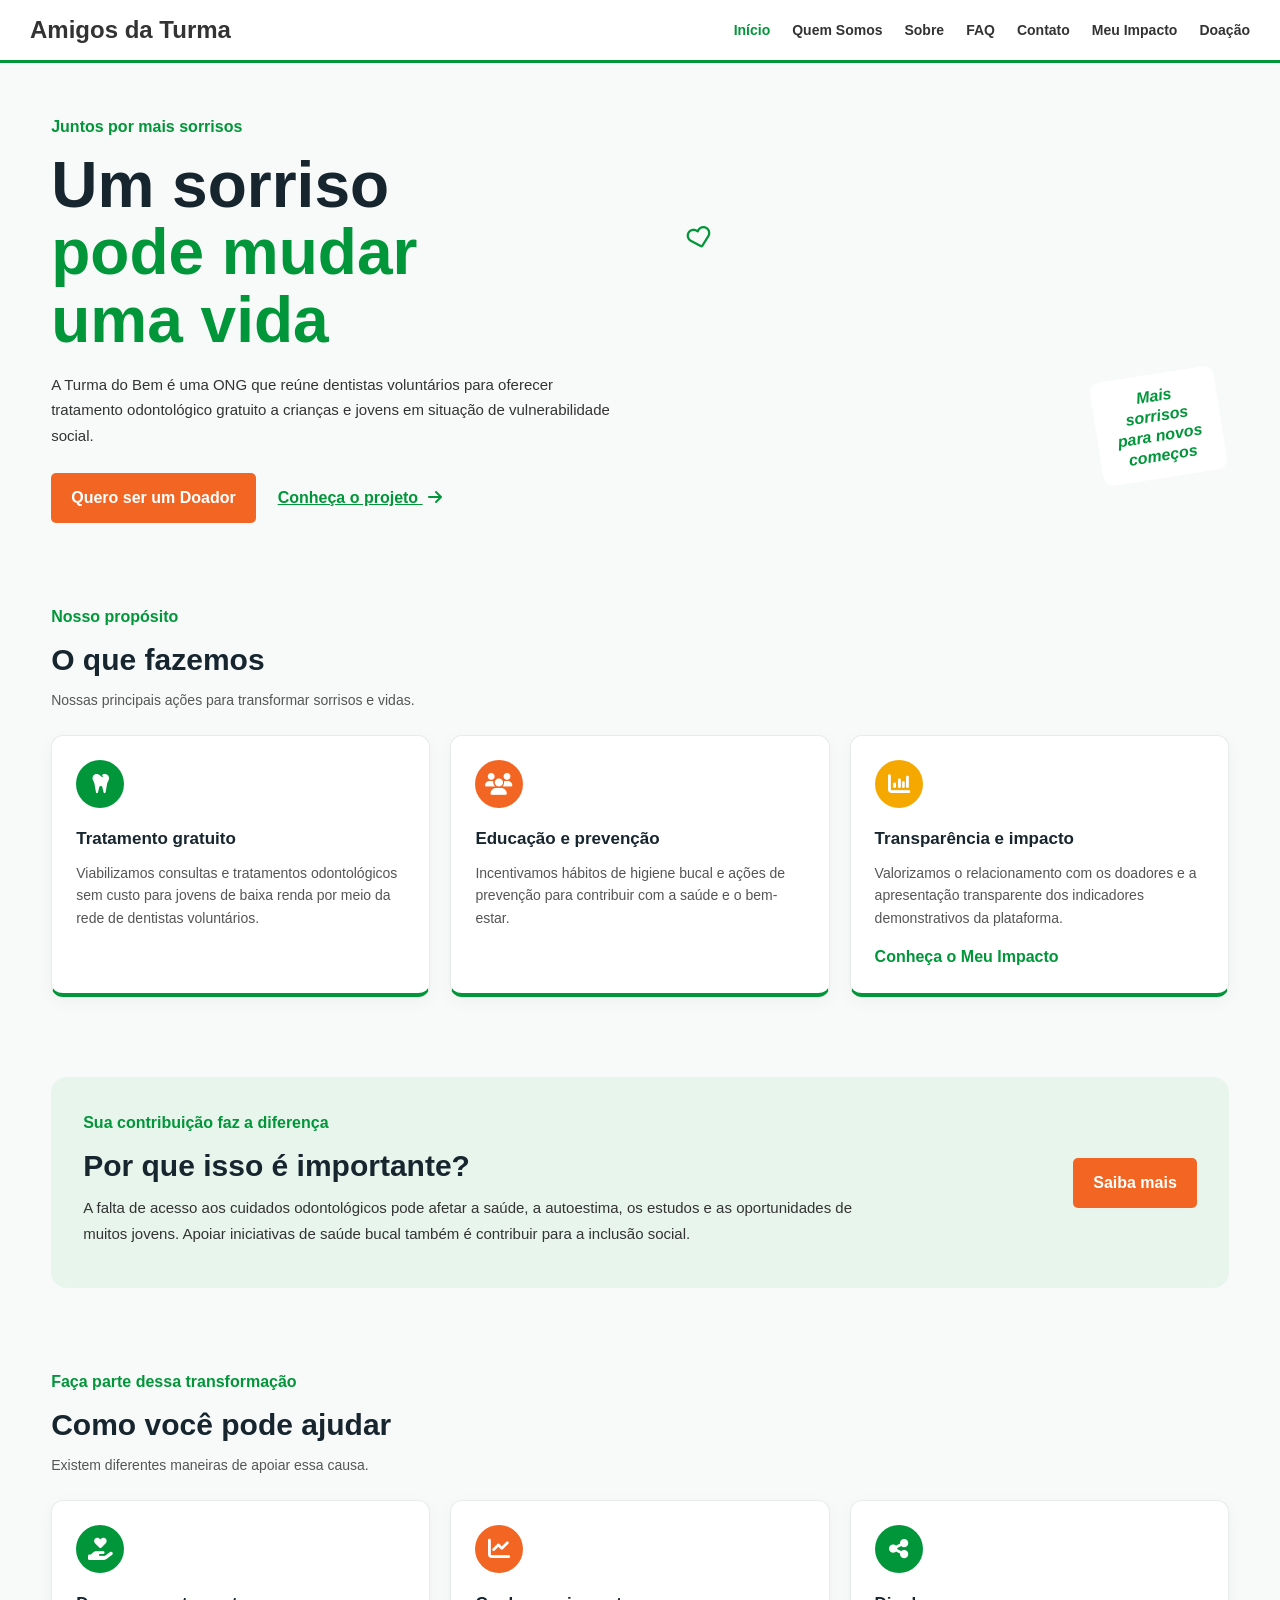
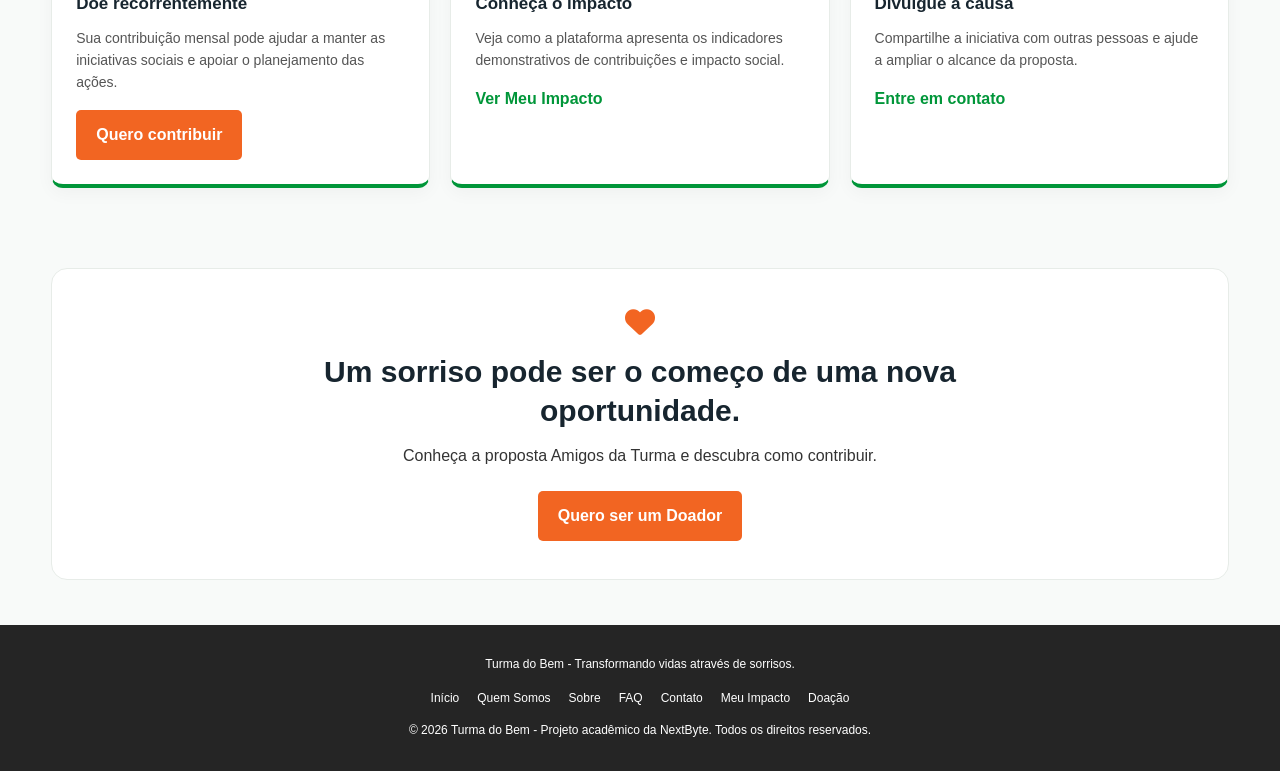
==== index.html @ bc48d269 "Ajusta caminhos relativos, semântica HTML e responsividade das páginas" ====
<!doctype html>
<html lang="pt-BR">
  <head>
    <meta charset="UTF-8" />
    <meta name="viewport" content="width=device-width, initial-scale=1.0" />
    <meta
      name="description"
      content="Amigos da Turma - Plataforma de captação e relacionamento para a Turma do Bem."
    />

    <link
      rel="stylesheet"
      href="https://cdnjs.cloudflare.com/ajax/libs/font-awesome/6.7.2/css/all.min.css"
    />
    <link rel="stylesheet" href="css/style.css" />

    <title>Turma do Bem | Amigos da Turma</title>
  </head>

  <body>
    <header>
      <a class="logo" href="./index.html">
        <span>Amigos da Turma</span>
      </a>

      <nav class="navbar">
        <ul class="nav-menu">
          <li><a class="nav-link active" href="./index.html">Início</a></li>
          <li>
            <a class="nav-link" href="./pages/integrantes.html">Quem Somos</a>
          </li>
          <li><a class="nav-link" href="./pages/sobre.html">Sobre</a></li>
          <li><a class="nav-link" href="./pages/faq.html">FAQ</a></li>
          <li><a class="nav-link" href="./pages/contato.html">Contato</a></li>
          <li>
            <a class="nav-link" href="./pages/meu-impacto.html">Meu Impacto</a>
          </li>
          <li><a class="nav-link" href="./pages/doacao.html">Doação</a></li>
        </ul>
      </nav>
    </header>

    <main class="pagina-inicial">
      <section class="banner-inicial">
        <div class="banner-texto">
          <p class="texto-destaque">Juntos por mais sorrisos</p>

          <h1>
            Um sorriso
            <span class="titulo-verde">pode mudar</span>
            <span class="titulo-verde">uma vida</span>
          </h1>

          <p>
            A Turma do Bem é uma ONG que reúne dentistas voluntários para
            oferecer tratamento odontológico gratuito a crianças e jovens em
            situação de vulnerabilidade social.
          </p>

          <div class="banner-botoes">
            <a class="btn-destaque" href="pages/doacao.html">
              Quero ser um Doador
            </a>

            <a class="link-secundario" href="pages/sobre.html">
              Conheça o projeto
              <i class="fa-solid fa-arrow-right"></i>
            </a>
          </div>
        </div>

        <div class="banner-imagem">
          <img src="imagens/banner.jpg" alt="Criança sorrindo" />

          <p class="frase-imagem">
            <span>Mais sorrisos</span>
            <span>para novos</span>
            <span>começos</span>
          </p>

          <i class="fa-regular fa-heart coracao-banner"></i>
          <i class="fa-solid fa-sparkles brilho-banner"></i>
        </div>
      </section>

      <section class="secao-acoes">
        <div class="titulo-secao">
          <p class="texto-destaque">Nosso propósito</p>
          <h2>O que fazemos</h2>
          <p>Nossas principais ações para transformar sorrisos e vidas.</p>
        </div>

        <div class="cards cards-acoes">
          <article class="card card-acao">
            <div class="icone-card icone-verde">
              <i class="fa-solid fa-tooth"></i>
            </div>
            <h3>Tratamento gratuito</h3>
            <p>
              Viabilizamos consultas e tratamentos odontológicos sem custo para
              jovens de baixa renda por meio da rede de dentistas voluntários.
            </p>
          </article>

          <article class="card card-acao">
            <div class="icone-card icone-laranja">
              <i class="fa-solid fa-users"></i>
            </div>
            <h3>Educação e prevenção</h3>
            <p>
              Incentivamos hábitos de higiene bucal e ações de prevenção para
              contribuir com a saúde e o bem-estar.
            </p>
          </article>

          <article class="card card-acao">
            <div class="icone-card icone-amarelo">
              <i class="fa-solid fa-chart-column"></i>
            </div>
            <h3>Transparência e impacto</h3>
            <p>
              Valorizamos o relacionamento com os doadores e a apresentação
              transparente dos indicadores demonstrativos da plataforma.
            </p>
            <a href="pages/meu-impacto.html">Conheça o Meu Impacto</a>
          </article>
        </div>
      </section>

      <section class="banner-impacto">
        <div class="banner-impacto-texto">
          <p class="texto-destaque">Sua contribuição faz a diferença</p>
          <h2>Por que isso é importante?</h2>
          <p>
            A falta de acesso aos cuidados odontológicos pode afetar a saúde, a
            autoestima, os estudos e as oportunidades de muitos jovens. Apoiar
            iniciativas de saúde bucal também é contribuir para a inclusão
            social.
          </p>
        </div>

        <div class="impacto-botao">
          <a class="btn-destaque" href="pages/sobre.html">Saiba mais</a>
        </div>
      </section>

      <section class="secao-ajuda">
        <div class="titulo-secao">
          <p class="texto-destaque">Faça parte dessa transformação</p>
          <h2>Como você pode ajudar</h2>
          <p>Existem diferentes maneiras de apoiar essa causa.</p>
        </div>

        <div class="cards cards-ajuda">
          <article class="card card-ajuda">
            <div class="icone-card icone-verde">
              <i class="fa-solid fa-hand-holding-heart"></i>
            </div>
            <h3>Doe recorrentemente</h3>
            <p>
              Sua contribuição mensal pode ajudar a manter as iniciativas
              sociais e apoiar o planejamento das ações.
            </p>
            <a class="btn-destaque" href="pages/doacao.html">
              Quero contribuir
            </a>
          </article>

          <article class="card card-ajuda">
            <div class="icone-card icone-laranja">
              <i class="fa-solid fa-chart-line"></i>
            </div>
            <h3>Conheça o impacto</h3>
            <p>
              Veja como a plataforma apresenta os indicadores demonstrativos de
              contribuições e impacto social.
            </p>
            <a class="link-secundario" href="pages/meu-impacto.html">
              Ver Meu Impacto
            </a>
          </article>

          <article class="card card-ajuda">
            <div class="icone-card icone-verde">
              <i class="fa-solid fa-share-nodes"></i>
            </div>
            <h3>Divulgue a causa</h3>
            <p>
              Compartilhe a iniciativa com outras pessoas e ajude a ampliar o
              alcance da proposta.
            </p>
            <a class="link-secundario" href="pages/contato.html">
              Entre em contato
            </a>
          </article>
        </div>
      </section>

      <section class="chamada-final">
        <i class="fa-solid fa-heart chamada-icone"></i>
        <h2>Um sorriso pode ser o começo de uma nova oportunidade.</h2>
        <p>Conheça a proposta Amigos da Turma e descubra como contribuir.</p>
        <a class="btn-destaque" href="pages/doacao.html">
          Quero ser um Doador
        </a>
      </section>
    </main>

    <footer>
      <p>Turma do Bem - Transformando vidas através de sorrisos.</p>

      <nav class="footer-nav">
        <ul>
          <li><a href="./index.html">Início</a></li>
          <li><a href="./pages/integrantes.html">Quem Somos</a></li>
          <li><a href="./pages/sobre.html">Sobre</a></li>
          <li><a href="./pages/faq.html">FAQ</a></li>
          <li><a href="./pages/contato.html">Contato</a></li>
          <li><a href="./pages/meu-impacto.html">Meu Impacto</a></li>
          <li><a href="./pages/doacao.html">Doação</a></li>
        </ul>
      </nav>

      <p>
        &copy; 2026 Turma do Bem - Projeto acadêmico da NextByte. Todos os
        direitos reservados.
      </p>
    </footer>
  </body>
</html>
---- css/style.css ----
* {
    margin: 0;
    padding: 0;
    box-sizing: border-box;
}

body {
    background-color: #F8F9FA;
    font-family: Poppins, Arial, sans-serif;
    color: #333;
    font-size: 16px;
    line-height: 1.5;
}

header {
    background-color: #fff;
    display: flex;
    width: 100%;
    justify-content: space-between;
    align-items: center;
    padding: 12px 30px;
    border-bottom: 3px solid #009639;
    gap: 25px;
}

header .logo, header > a {
    display: inline-block;
    font-size: 24px;
    font-weight: bold;
    color: #333;
    text-decoration: none;
    white-space: nowrap;
}

header .logo span, header > a span {
    font-size: 24px;
    font-weight: bold;
}

header nav {
    display: flex;
    align-items: center;
}

header ul {
    display: flex;
    align-items: center;
    list-style: none;
    gap: 22px;
    margin: 0;
    padding: 0;
}

header nav a {
    color: #333;
    text-decoration: none;
    font-weight: bold;
    font-size: 14px;
    white-space: nowrap;
}

header nav a:hover, header nav a.active, header nav a[aria-current="page"] {
    color: #009639;
}

main {
    width: 100%;
    padding: 35px;
    min-height: 70vh;
}

h1 {
    font-size: 32px;
    line-height: 1.25;
    margin-bottom: 12px;
    color: #333;
}

h2 {
    font-size: 23px;
    line-height: 1.3;
    margin-top: 22px;
    margin-bottom: 10px;
}

h3 {
    font-size: 18px;
    margin-top: 12px;
    margin-bottom: 4px;
}

p {
    margin-bottom: 10px;
}

main ul, main ol {
    display: block;
    padding-left: 25px;
    margin: 10px 0;
}

main li {
    margin-bottom: 8px;
}

img {
    max-width: 100%;
}

a {
    color: #5B239A;
}

a:hover {
    color: #009639;
}

.btn-destaque, button {
    display: inline-block;
    background-color: #F26522;
    color: #fff;
    border: none;
    border-radius: 5px;
    padding: 12px 24px;
    text-decoration: none;
    font-size: 16px;
    cursor: pointer;
}

.btn-destaque:hover, button:hover {
    color: #fff;
    background-color: #D95113;
}

button {
    font-weight: bold;
}

footer {
    width: 100%;
    text-align: center;
    padding: 24px 20px;
    background-color: #333;
    color: #fff;
}

footer h2 {
    margin-top: 0;
    color: #fff;
}

footer p {
    margin: 8px 0;
}

footer nav {
    margin: 12px 0;
}

footer nav ul {
    display: flex;
    justify-content: center;
    align-items: center;
    flex-wrap: wrap;
    gap: 15px;
    list-style: none;
    margin: 0;
    padding: 0;
}

footer nav a {
    color: #fff;
    text-decoration: none;
    font-size: 14px;
    font-weight: normal;
}

footer nav a:hover {
    color: #F26522;
}

form {
    background-color: #fff;
    padding: 25px;
    border-radius: 8px;
    width: 100%;
    max-width: 600px;
    margin: 20px 0;
    border-top: 4px solid #009639;
}

label {
    display: block;
    font-weight: bold;
    color: #009639;
    margin-top: 15px;
    margin-bottom: 5px;
}

input:not([type="radio"]):not([type="checkbox"]), select {
    display: block;
    width: 100%;
    max-width: 100%;
    padding: 10px;
    border: 1px solid #ccc;
    border-radius: 4px;
    font-family: inherit;
    font-size: 14px;
}

input[type="radio"], input[type="checkbox"] {
    width: auto;
}

form button {
    width: 100%;
    margin-top: 20px;
}

.grid-equipe, .grid-integrantes {
    display: flex;
    flex-wrap: wrap;
    justify-content: flex-start;
    gap: 24px;
    margin-top: 30px;
}

.card-membro, .card-integrante {
    background-color: #fff;
    padding: 20px;
    border-radius: 8px;
    text-align: center;
    width: 220px;
    border-bottom: 3px solid #F26522;
}

.card-membro img, .card-integrante img {
    width: 150px;
    height: 150px;
    object-fit: cover;
    border-radius: 8px;
}

.aviso-demo {
    background-color: #fff;
    padding: 12px;
    border-left: 4px solid #F26522;
    margin: 15px 0;
}

.doacao-colunas {
    display: flex;
    align-items: flex-start;
    gap: 35px;
    width: 100%;
}

.doacao-imagem {
    flex: 1;
    min-width: 0;
}

.doacao-imagem img {
    display: block;
    width: 100%;
    height: auto;
    border-radius: 8px;
}

.doacao-imagem p {
    margin-top: 15px;
    font-size: 20px;
    color: #009639;
}

.doacao-formulario {
    flex: 1;
    min-width: 0;
}

.doacao-formulario h1 {
    color: #009639;
}

.doacao-formulario h2 {
    color: #009639;
    font-size: 18px;
    margin-top: 20px;
    margin-bottom: 12px;
}

.doacao-formulario > p {
    margin-bottom: 12px;
}

.doacao-formulario form {
    width: 100%;
    max-width: 600px;
    margin: 20px auto;
}

.doacao-formulario form > div {
    margin-top: 15px;
}

.opcoes {
    display: flex;
    align-items: stretch;
    gap: 10px;
    flex-wrap: wrap;
}

.opcoes .opcao {
    display: flex;
    align-items: center;
    justify-content: center;
    flex: 1;
    min-width: 100px;
    gap: 6px;
    padding: 12px 8px;
    margin: 0;
    border: 1px solid #ccc;
    border-radius: 8px;
    color: #333;
    text-align: center;
    cursor: pointer;
    font-size: 14px;
}

.opcoes .opcao input[type="radio"] {
    margin: 0;
    flex-shrink: 0;
}

.opcoes .opcao:focus-within {
    outline: 2px solid #F26522;
}

.consentimento {
    display: flex;
    align-items: flex-start;
    gap: 10px;
}

.consentimento label {
    display: flex;
    align-items: flex-start;
    gap: 8px;
    color: #333;
    font-weight: normal;
    margin-top: 10px;
}

.consentimento input[type="checkbox"] {
    margin-top: 5px;
    flex-shrink: 0;
}

.pagina-contato {
    background-color: #F8F9FA;
    padding: 45px 5%;
    min-height: auto;
}

.secao-contato {
    display: grid;
    grid-template-columns: 1fr 1fr;
    align-items: center;
    gap: 45px;
    max-width: 1100px;
    margin: 0 auto;
}

.introducao-contato {
    position: relative;
    min-width: 0;
    padding: 10px 0;
}

.etiqueta-contato {
    color: #009639;
    font-size: 13px;
    font-weight: bold;
    letter-spacing: 2px;
    margin-bottom: 14px;
}

.introducao-contato h1 {
    color: #245B37;
    font-size: 38px;
    margin-bottom: 16px;
}

.introducao-contato > p:last-of-type {
    color: #62717E;
    font-size: 16px;
    line-height: 1.8;
    max-width: 430px;
}

.ilustracao-contato {
    position: relative;
    height: 220px;
    margin-top: 25px;
    overflow: hidden;
}

.forma-laranja {
    position: absolute;
    left: -55px;
    top: 30px;
    width: 105px;
    height: 105px;
    background-color: #FFE0A3;
    border-radius: 50%;
}

.forma-verde {
    position: absolute;
    left: -25px;
    bottom: -95px;
    width: 270px;
    height: 170px;
    background-color: #D5E9DE;
    border-radius: 50%;
}

.coracao-contato {
    position: absolute;
    left: 45px;
    top: 110px;
    color: #009639;
    font-size: 20px;
    transform: rotate(-15deg);
}

.icone-envelope {
    position: absolute;
    left: 105px;
    top: 35px;
    color: #009639;
    font-size: 48px;
    transform: rotate(-12deg);
}

.icone-mensagem {
    position: absolute;
    left: 165px;
    top: 95px;
    width: 58px;
    height: 42px;
    border: 2px solid #009639;
    border-radius: 12px;
    color: #009639;
    text-align: center;
    font-size: 20px;
    line-height: 28px;
    transform: rotate(8deg);
}

.icone-mensagem::after {
    content: "";
    position: absolute;
    bottom: -8px;
    left: 10px;
    width: 13px;
    height: 13px;
    background-color: #F8F9FA;
    border-left: 2px solid #009639;
    transform: skew(-25deg);
}

.formulario-contato {
    min-width: 0;
    padding: 30px;
    background-color: #FFFFFF;
    border: 1px solid #E5EDE7;
    border-radius: 16px;
    box-shadow: 0 5px 20px rgba(23, 59, 82, 0.07);
}

.formulario-contato .aviso-demo {
    padding: 13px 15px;
    margin: 0 0 18px;
    background-color: #E8F5EC;
    border-left: 4px solid #F26522;
    border-radius: 6px;
    color: #365A45;
    font-size: 13px;
    line-height: 1.7;
}

.formulario-contato form {
    width: 100%;
    max-width: none;
    margin: 0;
    padding: 20px 0 0;
    background-color: #FFFFFF;
    border-top: 3px solid #009639;
    border-radius: 0;
}

.campo-contato {
    margin-bottom: 14px;
}

.campo-contato label {
    display: block;
    color: #245B37;
    font-size: 13px;
    font-weight: bold;
    margin: 0 0 5px;
}

.campo-contato input, .campo-contato textarea {
    display: block;
    width: 100%;
    max-width: none;
    box-sizing: border-box;
    padding: 10px;
    border: 1px solid #D6E0D9;
    border-radius: 5px;
    background-color: #FFFFFF;
    color: #333333;
    font-family: inherit;
    font-size: 13px;
}

.campo-contato textarea {
    resize: vertical;
}

.formulario-contato .btn-destaque {
    display: block;
    width: 100%;
    margin-top: 18px;
    padding: 12px;
    background-color: #F26522;
    color: #FFFFFF;
    border: none;
    border-radius: 5px;
    font-size: 14px;
    font-weight: bold;
    cursor: pointer;
}

.formulario-contato .btn-destaque:hover {
    background-color: #D95113;
}

.pagina-contato + footer {
    margin-top: 0;
}

@media (max-width: 900px) {
    header {
        flex-wrap: wrap;
        padding: 15px 20px;
    }

    header nav {
        width: 100%;
    }

    header ul {
        flex-wrap: wrap;
        gap: 12px 18px;
    }

    main {
        padding: 25px 20px;
    }

    .doacao-colunas {
        flex-direction: column;
    }

    .doacao-imagem, .doacao-formulario {
        width: 100%;
        flex: none;
    }

    .doacao-formulario form {
        max-width: 600px;
        margin: 20px 0;
    }

    .secao-contato {
        grid-template-columns: 1fr;
        row-gap: 15px;
    }

    .secao-contato h1, .secao-contato > p:first-of-type, .secao-contato .aviso-demo, .secao-contato form {
        grid-column: 1;
        grid-row: auto;
    }

    .secao-contato form {
        max-width: 600px;
        margin: 0;
    }

}

@media (max-width: 600px) {
    header {
        align-items: flex-start;
    }

    header .logo, header > a {
        font-size: 22px;
    }

    header ul {
        gap: 10px 14px;
    }

    header nav a {
        font-size: 13px;
    }

    main {
        padding: 22px 16px;
    }

    h1 {
        font-size: 27px;
    }

    h2 {
        font-size: 21px;
    }

    .opcoes {
        gap: 8px;
    }

    .opcoes .opcao {
        min-width: 90px;
    }

    form {
        padding: 20px;
    }

    .grid-equipe, .grid-integrantes, .cards {
        justify-content: center;
    }

    .card-membro, .card-integrante {
        width: 100%;
        max-width: 320px;
    }

    footer {
        padding: 22px 15px;
    }

    footer nav ul {
        gap: 10px 14px;
    }

}

.pagina-inicial {
    padding: 35px;
}

.pagina-inicial h1 {
    font-size: 46px;
    line-height: 1.15;
    margin-bottom: 20px;
}

.pagina-inicial h2 {
    font-size: 30px;
    margin-top: 0;
    margin-bottom: 12px;
}

.pagina-inicial h3 {
    font-size: 20px;
    margin: 0 0 12px;
}

.pagina-inicial p {
    line-height: 1.7;
}

.texto-destaque {
    color: #009639;
    font-weight: bold;
    margin-bottom: 10px;
}

.banner-inicial {
    display: flex;
    align-items: center;
    justify-content: space-between;
    gap: 45px;
    padding: 25px 0 55px;
}

.banner-texto {
    flex: 1;
    min-width: 0;
}

.banner-texto h1 {
    color: #333333;
    font-size: 86px;
    line-height: 1.05;
    margin-bottom: 20px;
}

.banner-texto .titulo-verde {
    display: block;
    color: #009639;
}

.banner-texto > p:not(.texto-destaque) {
    max-width: 480px;
    margin-bottom: 25px;
    line-height: 1.6;
}

.banner-botoes {
    display: flex;
    align-items: center;
    flex-wrap: wrap;
    gap: 18px;
    margin-top: 25px;
}

.banner-imagem {
    position: relative;
    flex: 1;
    min-width: 0;
}

.banner-imagem img {
    display: block;
    width: 100%;
    height: 390px;
    object-fit: cover;
    object-position: center;
    border-radius: 45% 12px 45% 12px;
}

.banner-imagem .frase-imagem {
    position: absolute;
    right: 8px;
    bottom: 10px;
    width: 125px;
    margin: 0;
    color: #009639;
    font-size: 16px;
    font-weight: bold;
    font-style: italic;
    line-height: 1.25;
    text-align: center;
    transform: rotate(-9deg);
}

.banner-imagem .frase-imagem span {
    display: block;
}

.banner-imagem .coracao-banner {
    position: absolute;
    left: 10%;
    bottom: 12px;
    color: #009639;
    font-size: 24px;
    transform: rotate(-15deg);
}

.banner-imagem .brilho-banner {
    position: absolute;
    top: 15px;
    right: 8px;
    color: #F26522;
    font-size: 22px;
    transform: rotate(15deg);
}

.banner-botoes .btn-destaque, .impacto-botao .btn-destaque, .card-ajuda .btn-destaque, .chamada-final .btn-destaque {
    text-decoration: none;
}

.link-secundario {
    color: #009639;
    font-weight: bold;
    text-decoration: none;
}

.link-secundario:hover {
    color: #F26522;
}

.banner-imagem {
    flex: 1;
    min-width: 0;
}

.banner-imagem img {
    display: block;
    width: 100%;
    height: 390px;
    object-fit: cover;
    object-position: center;
    border-radius: 18px;
}

.banner-imagem p {
    color: #009639;
    font-size: 17px;
    font-weight: bold;
    text-align: right;
    margin-top: 12px;
}

.secao-acoes, .secao-ajuda {
    padding: 45px 0;
}

.titulo-secao {
    margin-bottom: 25px;
}

.titulo-secao > p:last-child {
    margin-bottom: 0;
}

.cards-acoes, .cards-ajuda {
    display: flex;
    align-items: stretch;
    gap: 22px;
}

.card-acao, .card-ajuda {
    flex: 1;
    min-width: 0;
    padding: 28px;
    background-color: #fff;
    border: 1px solid #E7ECE8;
    border-radius: 14px;
    box-shadow: 0 5px 18px rgba(0, 0, 0, 0.04);
}

.card-acao {
    border-bottom: 4px solid #009639;
}

.card-ajuda {
    border-bottom: 4px solid #F26522;
}

.icone-card {
    display: flex;
    align-items: center;
    justify-content: center;
    width: 48px;
    height: 48px;
    margin-bottom: 20px;
    border-radius: 12px;
    background-color: #E8F5EC;
    color: #009639;
    font-size: 18px;
    font-weight: bold;
}

.card-acao p, .card-ajuda p {
    font-size: 15px;
    margin-bottom: 18px;
}

.card-acao a {
    color: #009639;
    font-weight: bold;
    text-decoration: none;
}

.banner-impacto {
    display: flex;
    align-items: center;
    justify-content: space-between;
    gap: 30px;
    padding: 35px;
    margin: 25px 0;
    background-color: #EAF5ED;
    border-radius: 16px;
}

.banner-impacto > div:first-child {
    max-width: 800px;
}

.banner-impacto h2 {
    color: #245B37;
}

.impacto-botao {
    flex-shrink: 0;
}

.chamada-final {
    padding: 45px 25px;
    margin-top: 30px;
    margin-bottom: 15px;
    text-align: center;
    background-color: #fff;
    border-radius: 16px;
    border: 1px solid #E7ECE8;
}

.chamada-final h2 {
    max-width: 750px;
    margin: 0 auto 15px;
}

.chamada-final p {
    margin-bottom: 22px;
}

@media (max-width: 900px) {
    .pagina-inicial {
        padding: 25px 20px;
    }

    .banner-inicial {
        gap: 25px;
    }

    .pagina-inicial h1 {
        font-size: 36px;
    }

    .banner-imagem img {
        height: 320px;
    }

    .cards-acoes, .cards-ajuda {
        flex-wrap: wrap;
    }

    .card-acao, .card-ajuda {
        flex: 1 1 260px;
    }

}

@media (max-width: 650px) {
    .pagina-inicial {
        padding: 20px 16px;
    }

    .banner-inicial {
        flex-direction: column;
        align-items: stretch;
        padding-top: 10px;
        padding-bottom: 30px;
    }

    .pagina-inicial h1 {
        font-size: 34px;
    }

    .banner-imagem img {
        height: 280px;
    }

    .banner-botoes {
        align-items: flex-start;
        flex-direction: column;
    }

    .secao-acoes, .secao-ajuda {
        padding: 30px 0;
    }

    .cards-acoes, .cards-ajuda {
        flex-direction: column;
    }

    .card-acao, .card-ajuda {
        width: 100%;
    }

    .banner-impacto {
        flex-direction: column;
        align-items: flex-start;
        padding: 25px;
    }

    .chamada-final {
        padding: 30px 20px;
    }

}

.pagina-integrantes {
    background-color: #f7f9fc;
    padding: 50px 6%;
}

.secao-integrantes {
    max-width: 1100px;
    margin: 0 auto;
}

.integrantes-introducao {
    max-width: 760px;
    margin: 0 auto 40px;
    text-align: center;
}

.integrantes-etiqueta {
    color: #168b86;
    font-size: 13px;
    font-weight: bold;
    letter-spacing: 2px;
    margin-bottom: 12px;
}

.integrantes-introducao h1 {
    color: #173b52;
    font-size: 38px;
    margin-bottom: 16px;
}

.integrantes-introducao > p:last-child {
    color: #62717e;
    font-size: 16px;
    line-height: 1.7;
}

.pagina-integrantes {
    padding: 45px 5%;
}

.secao-integrantes {
    max-width: 1150px;
    margin: 0 auto;
}

.grid-integrantes {
    display: grid;
    grid-template-columns: repeat(2, 1fr);
    gap: 22px;
}

.card-integrante {
    display: flex;
    align-items: center;
    gap: 20px;
    width: 100%;
    box-sizing: border-box;
    padding: 20px;
    background-color: #ffffff;
    border: 1px solid #e5edf1;
    border-radius: 16px;
    box-shadow: 0 5px 18px rgba(23, 59, 82, 0.08);
}

.card-integrante img {
    width: 135px;
    height: 140px;
    flex-shrink: 0;
    border-radius: 12px;
    object-fit: cover;
}

.integrante-informacoes {
    flex: 1;
    min-width: 0;
    text-align: left;
}

.integrante-informacoes h2 {
    color: #173b52;
    font-size: 17px;
    line-height: 1.4;
    margin-bottom: 8px;
}

.integrante-rm {
    color: #71808c;
    font-size: 13px;
    margin-bottom: 14px;
}

.integrante-links {
    display: flex;
    gap: 8px;
    flex-wrap: wrap;
}

.pagina-sobre {
    background-color: #f7f9fc;
    color: #173b52;
}

.banner-sobre {
    padding: 65px 12%;
    text-align: center;
    background-color: #eaf6f5;
}

.etiqueta-sobre {
    color: #168b86;
    font-size: 13px;
    font-weight: bold;
    letter-spacing: 2px;
    margin-bottom: 14px;
}

.banner-sobre h1 {
    font-size: 42px;
    margin-bottom: 20px;
}

.banner-sobre > p:not(.etiqueta-sobre) {
    max-width: 850px;
    margin: 0 auto 25px;
    color: #62717e;
    font-size: 17px;
    line-height: 1.8;
}

.botoes-sobre {
    display: flex;
    justify-content: center;
    align-items: center;
    gap: 12px;
    margin-top: 24px;
}

.btn-sobre-secundario {
    display: inline-block;
    padding: 12px 20px;
    color: #168b86;
    border: 1px solid #168b86;
    border-radius: 8px;
    text-decoration: none;
    font-weight: bold;
}

.btn-sobre-secundario:hover {
    background-color: #168b86;
    color: #ffffff;
}

.secao-sobre {
    padding: 55px 8%;
}

.titulo-sobre {
    max-width: 760px;
    margin: 0 auto 32px;
    text-align: center;
}

.titulo-sobre h2, .texto-contexto h2, .secao-funcionamento h2, .chamada-sobre h2 {
    font-size: 30px;
    margin-bottom: 16px;
}

.titulo-sobre > p:not(.etiqueta-sobre), .texto-contexto p, .secao-funcionamento > p:not(.etiqueta-sobre), .chamada-sobre > p:not(.etiqueta-sobre) {
    color: #62717e;
    line-height: 1.8;
}

.cards-sobre {
    display: grid;
    grid-template-columns: repeat(3, 1fr);
    gap: 22px;
}

.card-sobre {
    padding: 26px;
    background-color: #ffffff;
    border: 1px solid #e5edf1;
    border-radius: 14px;
    box-shadow: 0 5px 18px rgba(23, 59, 82, 0.06);
}

.card-sobre h3 {
    color: #173b52;
    font-size: 19px;
    margin-bottom: 12px;
}

.card-sobre p {
    color: #62717e;
    font-size: 15px;
    line-height: 1.7;
}

.numero-sobre {
    color: #168b86;
    font-size: 26px;
    font-weight: bold;
    margin-bottom: 18px;
}

.secao-contexto {
    display: grid;
    grid-template-columns: 1.3fr 1fr;
    gap: 40px;
    align-items: center;
    background-color: #ffffff;
}

.texto-contexto h2 {
    color: #173b52;
}

.destaque-contexto {
    padding: 32px;
    background-color: #eaf6f5;
    border-radius: 14px;
    border-left: 5px solid #168b86;
}

.destaque-contexto h3 {
    font-size: 23px;
    line-height: 1.5;
    margin-bottom: 12px;
}

.destaque-contexto p {
    color: #62717e;
    line-height: 1.7;
}

.secao-ciclo {
    padding: 55px 10%;
}

.secao-ciclo .titulo-sobre {
    max-width: 850px;
}

.lista-ciclo {
    max-width: 850px;
    margin: 0 auto;
}

.item-ciclo {
    display: flex;
    align-items: center;
    gap: 18px;
    padding: 18px 22px;
    margin-bottom: 12px;
    background-color: #ffffff;
    border: 1px solid #e5edf1;
    border-radius: 12px;
}

.item-ciclo span {
    display: flex;
    align-items: center;
    justify-content: center;
    flex-shrink: 0;
    width: 42px;
    height: 42px;
    background-color: #eaf6f5;
    color: #168b86;
    border-radius: 50%;
    font-weight: bold;
}

.item-ciclo p {
    color: #62717e;
    line-height: 1.6;
}

.card-programa {
    border-top: 4px solid #168b86;
}

.secao-funcionamento {
    padding: 55px 10%;
    background-color: #173b52;
    color: #ffffff;
}

.secao-funcionamento h2 {
    color: #ffffff;
}

.secao-funcionamento > p:not(.etiqueta-sobre) {
    max-width: 800px;
    color: #dce8ee;
    line-height: 1.8;
}

.lista-etapas {
    max-width: 850px;
    padding-left: 25px;
    margin-top: 25px;
}

.lista-etapas li {
    padding: 10px 0 10px 8px;
    color: #ffffff;
    line-height: 1.7;
}

.secao-presenca {
    background-color: #ffffff;
}

.chamada-sobre {
    padding: 60px 12%;
    text-align: center;
    background-color: #eaf6f5;
}

.chamada-sobre h2 {
    color: #173b52;
}

.chamada-sobre > p:not(.etiqueta-sobre) {
    max-width: 800px;
    margin: 0 auto;
}

.pagina-faq {
    background-color: #f7f9fc;
    color: #173b52;
    padding-bottom: 50px;
}

.banner-faq {
    padding: 55px 12%;
    text-align: center;
    background-color: #eaf6f5;
}

.etiqueta-faq {
    color: #168b86;
    font-size: 13px;
    font-weight: bold;
    letter-spacing: 2px;
    margin-bottom: 14px;
}

.banner-faq h1 {
    color: #173b52;
    font-size: 40px;
    margin-bottom: 18px;
}

.banner-faq > p:last-child {
    max-width: 750px;
    margin: 0 auto;
    color: #62717e;
    font-size: 16px;
    line-height: 1.8;
}

.faq-lista {
    max-width: 900px;
    margin: 40px auto;
    padding: 0 25px;
}

.faq-lista h2 {
    color: #173b52;
    font-size: 25px;
    margin-bottom: 20px;
}

.faq-item {
    background-color: #ffffff;
    padding: 23px 26px;
    margin-bottom: 15px;
    border: 1px solid #e5edf1;
    border-left: 4px solid #168b86;
    border-radius: 10px;
    box-shadow: 0 4px 14px rgba(23, 59, 82, 0.05);
}

.faq-item h3 {
    color: #173b52;
    font-size: 17px;
    margin-bottom: 12px;
}

.faq-item p {
    color: #62717e;
    font-size: 15px;
    line-height: 1.8;
}

.faq-item a {
    display: inline-block;
    margin-top: 15px;
    color: #168b86;
    font-weight: bold;
    text-decoration: none;
}

.faq-item a:hover {
    text-decoration: underline;
}

.chamada-faq {
    max-width: 850px;
    margin: 50px auto 0;
    padding: 40px;
    text-align: center;
    background-color: #173b52;
    border-radius: 16px;
}

.chamada-faq h2 {
    color: #ffffff;
    font-size: 28px;
    margin-bottom: 12px;
}

.chamada-faq > p:not(.etiqueta-faq) {
    color: #dce8ee;
    line-height: 1.7;
    margin-bottom: 20px;
}

.chamada-faq .btn-destaque {
    display: inline-block;
    text-decoration: none;
}

.pagina-contato {
    background-color: #f7f9fc;
    padding: 50px 20px;
}

.secao-contato {
    max-width: 760px;
    margin: 0 auto;
}

.introducao-contato {
    text-align: center;
    margin-bottom: 30px;
}

.etiqueta-contato {
    color: #168b86;
    font-size: 13px;
    font-weight: bold;
    letter-spacing: 2px;
    margin-bottom: 14px;
}

.introducao-contato h1 {
    color: #173b52;
    font-size: 40px;
    margin-bottom: 16px;
}

.introducao-contato > p:last-child {
    color: #62717e;
    font-size: 16px;
    line-height: 1.8;
}

.formulario-contato {
    padding: 32px;
    background-color: #ffffff;
    border: 1px solid #e5edf1;
    border-radius: 16px;
    box-shadow: 0 5px 20px rgba(23, 59, 82, 0.08);
}

.aviso-demo {
    padding: 14px 16px;
    margin-bottom: 25px;
    background-color: #eaf6f5;
    border-left: 4px solid #168b86;
    border-radius: 6px;
    color: #42666b;
    font-size: 14px;
    line-height: 1.6;
}

.campo-contato {
    margin-bottom: 20px;
}

.campo-contato label {
    display: block;
    color: #173b52;
    font-size: 14px;
    font-weight: bold;
    margin-bottom: 8px;
}

.campo-contato input {
    width: 100%;
    box-sizing: border-box;
    padding: 13px 14px;
    border: 1px solid #d6e0e6;
    border-radius: 8px;
    background-color: #ffffff;
    color: #173b52;
    font-size: 14px;
}

.campo-contato input:focus {
    outline: none;
    border-color: #168b86;
}

.formulario-contato button {
    width: 100%;
    padding: 14px;
    border: none;
    border-radius: 8px;
    cursor: pointer;
    font-size: 15px;
    font-weight: bold;
}

.pagina-impacto {
    background-color: #F8F9FA;
    color: #173B52;
    padding-bottom: 25px;
}

.banner-impacto-pagina {
    position: relative;
    display: flex;
    align-items: center;
    justify-content: space-between;
    gap: 35px;
    padding: 25px 5%;
    background-color: #E8F5EC;
}

.conteudo-banner-impacto {
    flex: 1;
    min-width: 0;
}

.etiqueta-impacto {
    color: #009639;
    font-size: 12px;
    font-weight: bold;
    letter-spacing: 1.5px;
    margin-bottom: 10px;
}

.banner-impacto-pagina h1 {
    color: #245B37;
    font-size: 32px;
    margin-bottom: 10px;
}

.conteudo-banner-impacto > p:not(.etiqueta-impacto) {
    color: #526B5C;
    font-size: 14px;
    line-height: 1.6;
    margin-bottom: 12px;
}

.aviso-impacto {
    padding: 10px 14px;
    background-color: #FFFFFF;
    border: 1px solid #D5E8DB;
    border-radius: 8px;
    font-size: 12px;
}

.imagem-banner-impacto {
    position: relative;
    width: 36%;
    max-width: 320px;
    flex-shrink: 0;
}

.imagem-banner-impacto img {
    display: block;
    width: 100%;
    height: 190px;
    object-fit: cover;
    border-radius: 14px;
}

.imagem-banner-impacto p {
    position: absolute;
    right: 10px;
    bottom: 10px;
    max-width: 155px;
    padding: 8px;
    margin: 0;
    background-color: #FFFFFF;
    border-radius: 8px;
    color: #245B37;
    font-size: 12px;
    font-weight: bold;
}

.secao-indicadores {
    padding: 20px 5%;
}

.titulo-impacto {
    margin-bottom: 14px;
}

.titulo-impacto h2 {
    color: #245B37;
    font-size: 22px;
    margin: 0 0 10px;
}

.cards-impacto {
    display: flex;
    align-items: stretch;
    gap: 14px;
}

.card-impacto {
    flex: 1;
    min-width: 0;
    padding: 15px;
    background-color: #FFFFFF;
    border: 1px solid #E5EDE7;
    border-top: 3px solid #009639;
    border-radius: 12px;
    box-shadow: 0 3px 10px rgba(36, 91, 55, 0.08);
    text-align: left;
}

.card-impacto:nth-child(2) {
    border-top-color: #F26522;
}

.card-impacto:nth-child(3) {
    border-top-color: #F2A900;
}

.icone-impacto {
    display: flex;
    align-items: center;
    justify-content: center;
    width: 44px;
    height: 44px;
    margin-bottom: 10px;
    background-color: #E8F5EC;
    border-radius: 50%;
    color: #009639;
    font-size: 20px;
}

.card-impacto:nth-child(2) .icone-impacto {
    background-color: #FFF0E6;
    color: #F26522;
}

.card-impacto:nth-child(3) .icone-impacto {
    background-color: #FFF7D6;
    color: #D9A400;
}

.icone-impacto i {
    font-size: 20px;
}

.card-impacto h3 {
    color: #245B37;
    font-size: 13px;
    margin: 0 0 5px;
}

.indicador-impacto {
    color: #009639;
    font-size: 20px;
    font-weight: bold;
    margin-bottom: 5px;
}

.card-impacto:nth-child(2) .indicador-impacto {
    color: #F26522;
}

.card-impacto:nth-child(3) .indicador-impacto {
    color: #C58A00;
}

.card-impacto > p:last-child {
    color: #62717E;
    font-size: 12px;
    line-height: 1.4;
    margin-bottom: 0;
}

.secao-historia-impacto {
    display: flex;
    align-items: stretch;
    gap: 0;
    margin: 18px 5%;
    background-color: #FFFFFF;
    border: 1px solid #E5EDE7;
    border-radius: 14px;
    overflow: hidden;
}

.imagem-historia-impacto {
    width: 28%;
    flex-shrink: 0;
}

.imagem-historia-impacto img {
    display: block;
    width: 100%;
    height: 155px;
    object-fit: cover;
}

.historia-detalhe {
    flex: 1;
    min-width: 0;
    padding: 14px 18px;
    border-left: 4px solid #F26522;
}

.historia-detalhe h2 {
    color: #245B37;
    font-size: 21px;
    margin: 4px 0 6px;
}

.historia-detalhe h3 {
    color: #245B37;
    font-size: 16px;
    margin: 5px 0;
}

.historia-detalhe > p:not(.etiqueta-impacto) {
    color: #62717E;
    font-size: 13px;
    line-height: 1.5;
    margin-bottom: 8px;
}

.chamada-impacto {
    position: relative;
    display: flex;
    align-items: center;
    justify-content: space-between;
    gap: 20px;
    margin: 18px 5% 20px;
    padding: 22px;
    background-color: #E8F5EC;
    border-bottom: 4px solid #F26522;
    border-radius: 14px;
    overflow: hidden;
}

.texto-chamada-impacto {
    flex: 1;
    min-width: 0;
}

.chamada-impacto .etiqueta-impacto {
    color: #009639;
    margin-bottom: 8px;
}

.chamada-impacto h2 {
    color: #245B37;
    font-size: 20px;
    margin: 0 0 8px;
}

.chamada-impacto .texto-chamada-impacto > p:not(.etiqueta-impacto) {
    color: #526B5C;
    font-size: 13px;
    line-height: 1.5;
    margin-bottom: 12px;
}

.botoes-impacto {
    display: flex;
    align-items: center;
    gap: 10px;
    flex-wrap: wrap;
}

.chamada-impacto .btn-destaque {
    display: inline-block;
    padding: 9px 15px;
    background-color: #F26522;
    border-radius: 5px;
    color: #FFFFFF;
    font-size: 13px;
    font-weight: bold;
    text-decoration: none;
}

.chamada-impacto .btn-destaque:hover {
    background-color: #D95113;
}

.btn-impacto-secundario {
    display: inline-block;
    padding: 8px 12px;
    border: 1px solid #245B37;
    border-radius: 5px;
    color: #245B37;
    font-size: 13px;
    font-weight: bold;
    text-decoration: none;
}

.btn-impacto-secundario:hover {
    background-color: #245B37;
    color: #FFFFFF;
}

.decoracao-chamada-impacto {
    display: flex;
    align-items: center;
    justify-content: center;
    gap: 12px;
    min-width: 180px;
    padding: 15px;
}

.decoracao-chamada-impacto .fa-heart {
    color: #F26522;
    font-size: 55px;
    transform: rotate(-12deg);
}

.decoracao-chamada-impacto .fa-leaf {
    color: #009639;
    font-size: 45px;
    transform: rotate(20deg);
}

.decoracao-chamada-impacto .fa-seedling {
    color: #75B843;
    font-size: 38px;
    transform: rotate(-10deg);
}

.pagina-doacao {
    padding: 40px 5%;
    background-color: #f7f9fc;
}

.doacao-colunas {
    display: grid;
    grid-template-columns: 0.85fr 1.15fr;
    gap: 35px;
    max-width: 1200px;
    margin: 0 auto;
    align-items: start;
}

.doacao-imagem {
    position: relative;
    overflow: hidden;
    border-radius: 18px;
    background-color: #173b52;
}

.doacao-imagem img {
    display: block;
    width: 100%;
    height: 480px;
    object-fit: cover;
}

.texto-doacao-imagem {
    padding: 28px;
    background-color: #173b52;
    color: #ffffff;
}

.texto-doacao-imagem h2 {
    font-size: 27px;
    line-height: 1.4;
    margin-bottom: 12px;
}

.texto-doacao-imagem > p:last-child {
    color: #dce8ee;
    line-height: 1.8;
}

.etiqueta-doacao {
    color: #168b86;
    font-size: 12px;
    font-weight: bold;
    letter-spacing: 1.5px;
    margin-bottom: 12px;
}

.introducao-doacao {
    margin-bottom: 24px;
}

.introducao-doacao h1 {
    color: #173b52;
    font-size: 32px;
    margin-bottom: 12px;
}

.introducao-doacao > p:last-child {
    color: #62717e;
    line-height: 1.7;
}

.doacao-formulario {
    padding: 30px;
    background-color: #ffffff;
    border: 1px solid #e5edf1;
    border-radius: 16px;
    box-shadow: 0 5px 20px rgba(23, 59, 82, 0.07);
}

.doacao-formulario form h2 {
    color: #173b52;
    font-size: 17px;
    margin: 25px 0 14px;
}

.aviso-demo {
    padding: 13px 15px;
    margin-bottom: 22px;
    background-color: #eaf6f5;
    border-left: 4px solid #168b86;
    border-radius: 6px;
    color: #42666b;
    font-size: 13px;
    line-height: 1.7;
}

.opcoes {
    display: flex;
    gap: 10px;
    margin-bottom: 20px;
}

.opcao {
    display: flex;
    align-items: center;
    gap: 8px;
    flex: 1;
    padding: 13px 12px;
    background-color: #f7f9fc;
    border: 1px solid #dce6eb;
    border-radius: 8px;
    color: #173b52;
    font-size: 13px;
    cursor: pointer;
}

.opcao input {
    accent-color: #168b86;
}

.campo-doacao {
    margin-bottom: 18px;
}

.campo-doacao label {
    display: block;
    color: #173b52;
    font-size: 14px;
    font-weight: bold;
    margin-bottom: 8px;
}

.campo-doacao input {
    width: 100%;
    box-sizing: border-box;
    padding: 12px 14px;
    border: 1px solid #d6e0e6;
    border-radius: 8px;
    background-color: #ffffff;
    color: #173b52;
    font-size: 14px;
}

.campo-doacao input:focus {
    outline: none;
    border-color: #168b86;
}

.consentimento {
    margin: 15px 0 24px;
}

.consentimento label {
    display: flex;
    align-items: flex-start;
    gap: 10px;
    color: #62717e;
    font-size: 13px;
    line-height: 1.7;
}

.consentimento input {
    margin-top: 4px;
    accent-color: #168b86;
}

.doacao-formulario button {
    width: 100%;
    padding: 15px;
    border: none;
    border-radius: 8px;
    cursor: pointer;
    font-size: 15px;
    font-weight: bold;
}

body {
    background-color: #F8F9FA;
    color: #333333;
}

h1, h2, h3 {
    color: #245B37;
}

header {
    background-color: #FFFFFF;
    border-bottom: 3px solid #009639;
}

header .logo, header > a {
    color: #333333;
}

header nav a {
    color: #333333;
}

a {
    color: #009639;
}

a:hover {
    color: #F26522;
}

.btn-destaque, button {
    background-color: #F26522;
    color: #FFFFFF;
}

.btn-destaque:hover, button:hover {
    background-color: #D95113;
    color: #FFFFFF;
}

form {
    border-top: 4px solid #009639;
}

label {
    color: #245B37;
}

.aviso-demo {
    background-color: #E8F5EC;
    border-left: 4px solid #F26522;
    color: #365A45;
}

.card, .card-membro, .card-integrante, .card-acao, .card-ajuda, .card-sobre, .card-impacto, .indicador {
    background-color: #FFFFFF;
}

.card-membro, .card-integrante, .card-acao, .card-impacto {
    border-bottom-color: #009639;
}

.card-ajuda {
    border-bottom-color: #F26522;
}

.texto-destaque {
    color: #009639;
}

.link-secundario {
    color: #009639;
}

.card-acao a {
    color: #009639;
}

.icone-card {
    background-color: #E8F5EC;
    color: #009639;
}

.banner-impacto {
    background-color: #E8F5EC;
}

.pagina-integrantes {
    background-color: #F8F9FA;
}

.integrantes-etiqueta {
    color: #009639;
}

.integrantes-introducao h1, .integrante-informacoes h2 {
    color: #245B37;
}

.card-integrante {
    border: 1px solid #E5EDE7;
    border-bottom: 3px solid #F26522;
}

.pagina-sobre {
    background-color: #F8F9FA;
    color: #333333;
}

.banner-sobre, .chamada-sobre {
    background-color: #E8F5EC;
}

.etiqueta-sobre, .numero-sobre {
    color: #009639;
}

.banner-sobre h1, .titulo-sobre h2, .texto-contexto h2, .card-sobre h3, .chamada-sobre h2 {
    color: #245B37;
}

.btn-sobre-secundario {
    color: #009639;
    border-color: #009639;
}

.btn-sobre-secundario:hover {
    background-color: #009639;
    color: #FFFFFF;
}

.destaque-contexto {
    background-color: #E8F5EC;
    border-left: 5px solid #009639;
}

.item-ciclo span {
    background-color: #E8F5EC;
    color: #009639;
}

.card-programa {
    border-top: 4px solid #F26522;
}

.secao-funcionamento {
    background-color: #245B37;
}

.pagina-faq {
    background-color: #F8F9FA;
}

.banner-faq {
    background-color: #E8F5EC;
}

.etiqueta-faq {
    color: #009639;
}

.banner-faq h1, .faq-lista h2, .faq-item h3 {
    color: #245B37;
}

.faq-item {
    border-left: 4px solid #009639;
}

.faq-item a {
    color: #009639;
}

.chamada-faq {
    background-color: #245B37;
}

.pagina-contato {
    background-color: #F8F9FA;
}

.etiqueta-contato {
    color: #009639;
}

.introducao-contato h1 {
    color: #245B37;
}

.formulario-contato {
    background-color: #FFFFFF;
    border-color: #E5EDE7;
}

.formulario-contato .aviso-demo {
    background-color: #E8F5EC;
    border-left-color: #F26522;
}

.campo-contato label {
    color: #245B37;
}

.campo-contato input:focus {
    border-color: #009639;
}

.pagina-impacto {
    background-color: #F8F9FA;
}

.banner-impacto-pagina {
    background-color: #E8F5EC;
}

.etiqueta-impacto, .indicador-impacto {
    color: #009639;
}

.banner-impacto-pagina h1, .titulo-impacto h2, .historia-detalhe h2, .historia-detalhe h3 {
    color: #245B37;
}

.card-impacto {
    border-top: 4px solid #009639;
}

.icone-impacto {
    background-color: #E8F5EC;
    color: #009639;
}

.historia-detalhe {
    border-left: 5px solid #F26522;
}

.chamada-impacto {
    background-color: #245B37;
}

.btn-impacto-secundario:hover {
    color: #245B37;
}

.pagina-doacao {
    background-color: #F8F9FA;
}

.doacao-imagem, .texto-doacao-imagem {
    background-color: #245B37;
}

.etiqueta-doacao {
    color: #009639;
}

.introducao-doacao h1, .doacao-formulario form h2 {
    color: #245B37;
}

.doacao-formulario {
    background-color: #FFFFFF;
}

.opcao input, .consentimento input {
    accent-color: #009639;
}

.campo-doacao label {
    color: #245B37;
}

.campo-doacao input:focus {
    border-color: #009639;
}

.doacao-formulario button {
    background-color: #F26522;
}

.card-ajuda, .chamada-final {
    border-bottom: 4px solid #F26522;
}

.banner-sobre {
    display: flex;
    align-items: center;
    justify-content: space-between;
    gap: 35px;
    padding: 35px 5%;
    background-color: #FFFFFF;
    text-align: left;
}

.conteudo-banner-sobre {
    flex: 1;
    min-width: 0;
}

.conteudo-banner-sobre h1 {
    color: #245B37;
    font-size: 38px;
    line-height: 1.2;
    margin-bottom: 15px;
}

.conteudo-banner-sobre > p:not(.etiqueta-sobre) {
    color: #333333;
    font-size: 15px;
    line-height: 1.7;
    margin: 0 0 20px;
}

.etiqueta-sobre {
    color: #009639;
    font-size: 13px;
    font-weight: bold;
    letter-spacing: 1px;
    margin-bottom: 12px;
}

.imagem-banner-sobre {
    flex: 1;
    min-width: 0;
}

.imagem-banner-sobre img {
    display: block;
    width: 100%;
    height: 300px;
    object-fit: cover;
    border-radius: 16px;
}

.botoes-sobre {
    display: flex;
    align-items: center;
    gap: 12px;
    flex-wrap: wrap;
    margin-top: 20px;
}

.btn-sobre-secundario {
    display: inline-block;
    padding: 12px 20px;
    color: #009639;
    border: 1px solid #009639;
    border-radius: 5px;
    text-decoration: none;
    font-weight: bold;
}

.cards-sobre {
    display: grid;
    grid-template-columns: repeat(3, 1fr);
    gap: 20px;
}

.card-sobre {
    padding: 24px;
    background-color: #FFFFFF;
    border: 1px solid #E5EDE7;
    border-radius: 12px;
    border-bottom: 3px solid #009639;
}

.card-sobre h3 {
    color: #245B37;
    margin-bottom: 10px;
}

.card-sobre p {
    color: #444444;
    font-size: 14px;
    line-height: 1.6;
}

.numero-sobre {
    color: #F26522;
    font-size: 26px;
    font-weight: bold;
    margin-bottom: 12px;
}

.card-programa {
    border-bottom: 3px solid #F26522;
}

.icone-sobre {
    display: flex;
    align-items: center;
    justify-content: center;
    width: 44px;
    height: 44px;
    margin-bottom: 16px;
    border-radius: 10px;
    font-size: 23px;
}

.icone-verde {
    background-color: #E8F5EC;
    color: #009639;
}

.icone-laranja {
    background-color: #FFF0E8;
    color: #F26522;
}

.pagina-sobre .cards-sobre {
    display: grid;
    grid-template-columns: repeat(3, minmax(0, 1fr));
    gap: 20px;
    width: 100%;
    align-items: stretch;
}

.pagina-sobre .cards-sobre .card-sobre {
    display: block;
    width: 100%;
    min-width: 0;
    box-sizing: border-box;
    padding: 24px;
    margin: 0;
    background-color: #FFFFFF;
    border: 1px solid #E5EDE7;
    border-bottom: 3px solid #009639;
    border-radius: 12px;
    box-shadow: 0 4px 14px rgba(0, 0, 0, 0.04);
    text-align: left;
}

.pagina-sobre .cards-sobre .icone-sobre {
    display: flex;
    align-items: center;
    justify-content: center;
    width: 44px;
    height: 44px;
    margin-bottom: 16px;
    border-radius: 10px;
}

.pagina-sobre .cards-sobre .icone-sobre i {
    font-size: 23px;
}

.pagina-sobre .cards-sobre .icone-verde {
    background-color: #E8F5EC;
    color: #009639;
}

.pagina-sobre .cards-sobre .icone-laranja {
    background-color: #FFF0E8;
    color: #F26522;
}

.pagina-sobre .cards-sobre .card-sobre h3 {
    margin-top: 0;
    margin-bottom: 10px;
    color: #245B37;
    font-size: 17px;
}

.pagina-sobre .cards-sobre .card-sobre p {
    margin-bottom: 0;
    color: #444444;
    font-size: 14px;
    line-height: 1.6;
}

.pagina-inicial {
    padding: 30px 4%;
    background-color: #F8FAF9;
    color: #333333;
}

.banner-inicial {
    display: flex;
    align-items: center;
    justify-content: space-between;
    gap: 40px;
    padding: 20px 0 35px;
}

.banner-texto {
    flex: 1;
}

.pagina-inicial h1 {
    color: #17252F;
    font-size: 42px;
    line-height: 1.12;
    margin: 12px 0 18px;
}

.banner-texto > p:not(.texto-destaque) {
    font-size: 15px;
    line-height: 1.7;
    max-width: 560px;
}

.texto-destaque {
    color: #009639;
    font-weight: bold;
}

.banner-botoes {
    display: flex;
    align-items: center;
    gap: 22px;
    margin-top: 22px;
}

.btn-destaque {
    display: inline-block;
    padding: 13px 20px;
    background-color: #F26522;
    color: #FFFFFF;
    border-radius: 5px;
    text-decoration: none;
    font-weight: bold;
}

.btn-destaque:hover {
    background-color: #D95113;
}

.link-secundario {
    color: #009639;
    text-decoration: underline;
    font-weight: bold;
}

.link-secundario i {
    margin-left: 5px;
}

.banner-imagem {
    position: relative;
    flex: 1;
}

.banner-imagem img {
    display: block;
    width: 100%;
    height: 340px;
    object-fit: cover;
    border-radius: 48% 12px 48% 12px;
}

.banner-imagem p {
    position: absolute;
    right: 10px;
    bottom: 10px;
    max-width: 170px;
    padding: 12px;
    background-color: #FFFFFF;
    color: #009639;
    border-radius: 10px;
    font-weight: bold;
    text-align: center;
}

.coracao-banner {
    position: absolute;
    right: 8px;
    top: 10px;
    color: #009639;
    font-size: 30px;
}

.titulo-secao {
    margin-bottom: 22px;
}

.titulo-secao h2, .banner-impacto h2, .chamada-final h2 {
    color: #17252F;
    margin: 8px 0 10px;
}

.titulo-secao > p:last-child {
    color: #555555;
    font-size: 14px;
}

.cards-acoes, .cards-ajuda {
    display: flex;
    gap: 20px;
}

.card-acao, .card-ajuda {
    flex: 1;
    min-width: 0;
    padding: 24px;
    background-color: #FFFFFF;
    border: 1px solid #E7ECE8;
    border-bottom: 4px solid #009639;
    border-radius: 12px;
    box-shadow: 0 5px 18px rgba(0, 0, 0, 0.04);
}

.icone-card {
    display: flex;
    align-items: center;
    justify-content: center;
    width: 48px;
    height: 48px;
    margin-bottom: 18px;
    border-radius: 50%;
    font-size: 22px;
}

.icone-verde {
    background-color: #009639;
    color: #FFFFFF;
}

.icone-laranja {
    background-color: #F26522;
    color: #FFFFFF;
}

.icone-amarelo {
    background-color: #F5A900;
    color: #FFFFFF;
}

.card-acao h3, .card-ajuda h3 {
    color: #17252F;
    font-size: 17px;
    margin-bottom: 10px;
}

.card-acao p, .card-ajuda p {
    color: #555555;
    font-size: 14px;
    line-height: 1.6;
    margin-bottom: 16px;
}

.card-acao > a, .card-ajuda > a:not(.btn-destaque) {
    color: #009639;
    font-weight: bold;
    text-decoration: none;
}

.banner-impacto {
    display: flex;
    align-items: center;
    justify-content: space-between;
    gap: 35px;
    padding: 32px;
    margin: 35px 0;
    background-color: #E8F5EC;
    border-radius: 16px;
}

.banner-impacto-texto {
    max-width: 780px;
}

.banner-impacto p:not(.texto-destaque) {
    line-height: 1.7;
    font-size: 15px;
}

.chamada-final {
    padding: 38px 25px;
    margin-top: 35px;
    margin-bottom: 15px;
    text-align: center;
    background-color: #FFFFFF;
    border: 1px solid #E7ECE8;
    border-radius: 16px;
}

.chamada-final h2 {
    max-width: 750px;
    margin: 12px auto;
}

.chamada-icone {
    color: #F26522;
    font-size: 30px;
}

footer {
    background-color: #252525;
    color: #FFFFFF;
    padding: 22px;
    text-align: center;
}

footer p {
    font-size: 12px;
    margin-bottom: 10px;
}

.footer-nav ul {
    display: flex;
    justify-content: center;
    gap: 18px;
    list-style: none;
    padding: 0;
    margin: 12px 0;
}

.footer-nav a {
    color: #FFFFFF;
    text-decoration: none;
    font-size: 12px;
}

.footer-nav a:hover {
    color: #F26522;
}

.pagina-inicial .banner-texto h1 {
    color: #17252F;
    font-size: 42px;
    line-height: 1.05;
}

.pagina-inicial .titulo-verde {
    color: #009639;
}

.pagina-inicial .frase-imagem span {
    display: block;
}

.banner-inicial .banner-texto h1 {
    font-size: 64px !important;
    line-height: 1.05;
}

.integrante-links a img {
    display: inline-block;
    width: 16px;
    height: 16px;
    object-fit: contain;
    vertical-align: middle;
}

.decoracao-coracoes {
    position: absolute;
    top: 22px;
    right: 25px;
    color: #009639;
    font-size: 27px;
    line-height: 1.2;
    transform: rotate(12deg);
}

.decoracao-laranja {
    position: absolute;
    top: 78px;
    right: 28px;
    color: #F26522;
    font-size: 18px;
}

.decoracao-canto {
    position: absolute;
    right: -20px;
    bottom: -35px;
    width: 65px;
    height: 100px;
    background-color: #009639;
    border-radius: 50% 0 0 0;
}

.integrante-links a {
    display: inline-flex;
    align-items: center;
    gap: 5px;
    text-decoration: none;
}

.integrante-links .fa-github {
    color: #181717;
}

.integrante-links .fa-linkedin {
    color: #0A66C2;
}

.integrante-links a {
    color: #0000EE;
    text-decoration: underline;
}

.integrante-links a:visited {
    color: #551A8B;
}

.integrante-links a {
    color: #0000EE;
    text-decoration: none;
}

.integrante-links a i {
    text-decoration: none;
    margin-right: 2px;
}

.integrante-links a {
    border-bottom: none;
}

.integrante-links a:hover {
    color: #0000EE;
}

.integrante-links a i + span {
    text-decoration: underline;
}

.integrantes-introducao {
    position: relative;
}

.decoracao-coracoes {
    position: absolute;
    top: 25px;
    right: -65px;
    color: #009639;
    font-size: 22px;
    line-height: 1.5;
    margin: 0;
    transform: rotate(12deg);
}

.decoracao-laranja {
    position: absolute;
    top: 85px;
    right: -55px;
    color: #F26522;
    font-size: 18px;
    margin: 0;
}

.secao-integrantes {
    position: relative;
}

.decoracao-canto {
    position: absolute;
    right: -40px;
    bottom: -35px;
    width: 65px;
    height: 100px;
    background-color: #009639;
    border-radius: 50% 0 0 0;
    margin: 0;
    pointer-events: none;
}

.icone-envelope {
    position: absolute;
    left: 105px;
    top: 35px;
    color: #009639;
    font-size: 42px;
    transform: rotate(-12deg);
}

.icone-mensagem {
    position: absolute;
    left: 165px;
    top: 95px;
    width: auto;
    height: auto;
    border: none;
    color: #009639;
    font-size: 43px;
    line-height: 1;
    transform: rotate(8deg);
}

.icone-mensagem::after {
    display: none;
}

.pagina-impacto {
    padding: 25px 0;
    background-color: #F8F9FA;
}

.banner-impacto-pagina {
    margin: 0 1.5%;
    padding: 25px 5%;
    display: flex;
    align-items: center;
    justify-content: space-between;
    gap: 35px;
    background-color: #E8F5EC;
}

.banner-impacto-pagina h1 {
    color: #245B37;
    font-size: 32px;
}

.conteudo-banner-impacto > p:not(.etiqueta-impacto) {
    color: #526B5C;
    font-size: 14px;
    line-height: 1.6;
}

.aviso-impacto {
    padding: 10px 14px;
    background-color: #FFFFFF;
    border: 1px solid #D5E8DB;
    border-radius: 8px;
}

.imagem-banner-impacto {
    position: relative;
    width: 300px;
    flex-shrink: 0;
}

.imagem-banner-impacto img {
    display: block;
    width: 100%;
    height: 180px;
    object-fit: cover;
    border-radius: 14px;
}

.imagem-banner-impacto p {
    position: absolute;
    right: 10px;
    bottom: 10px;
    width: 150px;
    padding: 10px;
    margin: 0;
    background-color: #FFFFFF;
    border-radius: 8px;
    color: #245B37;
    font-size: 12px;
    font-weight: bold;
}

.titulo-impacto {
    margin-bottom: 15px;
}

.titulo-impacto h2 {
    color: #245B37;
    font-size: 22px;
}

.cards-impacto {
    display: flex;
    gap: 15px;
}

.card-impacto {
    flex: 1;
    padding: 16px;
    background-color: #FFFFFF;
    border: 1px solid #E5EDE7;
    border-top: 4px solid #009639;
    border-radius: 12px;
    box-shadow: 0 4px 12px rgba(23, 59, 82, 0.06);
}

.card-impacto:nth-child(2) .icone-impacto {
    background-color: #FFF0E7;
    color: #F26522;
}

.card-impacto:nth-child(3) .icone-impacto {
    background-color: #FFF3D6;
    color: #D99000;
}

.card-impacto h3 {
    color: #245B37;
}

.indicador-impacto {
    font-size: 20px;
    font-weight: bold;
}

.secao-historia-impacto {
    display: flex;
    align-items: stretch;
    margin: 5px 5% 20px;
    background-color: #FFFFFF;
    border: 1px solid #E5EDE7;
    border-radius: 14px;
    overflow: hidden;
}

.imagem-historia-impacto {
    width: 30%;
    flex-shrink: 0;
}

.imagem-historia-impacto img {
    display: block;
    width: 100%;
    height: 100%;
    min-height: 220px;
    object-fit: cover;
}

.historia-detalhe {
    flex: 1;
    padding: 20px;
    border-left: 5px solid #F26522;
}

.historia-detalhe h2, .historia-detalhe h3 {
    color: #245B37;
}

.chamada-impacto {
    display: flex;
    align-items: center;
    justify-content: space-between;
    gap: 25px;
    margin: 20px 5%;
    padding: 28px;
    background-color: #245B37;
    border-radius: 14px;
}

.chamada-impacto .etiqueta-impacto {
    color: #00B956;
}

.chamada-impacto h2 {
    color: #FFFFFF;
    font-size: 24px;
    margin-bottom: 12px;
}

.chamada-impacto .texto-chamada-impacto > p:not(.etiqueta-impacto) {
    color: #FFFFFF;
    font-size: 14px;
    line-height: 1.7;
}

.chamada-impacto .btn-destaque {
    background-color: #F26522;
    color: #FFFFFF;
}

.btn-impacto-secundario {
    border-color: #FFFFFF;
    color: #FFFFFF;
}

.btn-impacto-secundario:hover {
    background-color: #FFFFFF;
    color: #245B37;
}

.decoracao-chamada-impacto {
    display: flex;
    align-items: center;
    justify-content: center;
    gap: 8px;
    width: 130px;
    flex-shrink: 0;
    color: #00B956;
    font-size: 42px;
}

.decoracao-chamada-impacto span:nth-child(2) {
    align-self: flex-start;
    color: #F26522;
    font-size: 25px;
}

.decoracao-chamada-impacto span:nth-child(3) {
    align-self: flex-end;
    color: #FFFFFF;
    font-size: 32px;
}

.banner-impacto-pagina {
    background-color: #E5F4E9;
    border-radius: 0;
    position: relative;
}

.banner-impacto-pagina .etiqueta-impacto {
    color: #008F3D;
}

.imagem-banner-impacto {
    border-radius: 14px;
}

.imagem-banner-impacto p {
    border-left: 4px solid #F26522;
    box-shadow: 0 4px 12px rgba(0, 0, 0, 0.10);
}

.titulo-impacto .etiqueta-impacto, .historia-detalhe .etiqueta-impacto {
    color: #008F3D;
}

.titulo-impacto h2 {
    position: relative;
}

.titulo-impacto h2::after {
    content: "";
    display: block;
    width: 48px;
    height: 4px;
    margin-top: 9px;
    background-color: #F26522;
    border-radius: 4px;
}

.card-impacto {
    position: relative;
    border-bottom: 3px solid #DCECE1;
    transition: transform 0.2s;
}

.card-impacto:hover {
    transform: translateY(-4px);
}

.card-impacto:nth-child(1) {
    border-top-color: #009639;
}

.card-impacto:nth-child(1) .icone-impacto {
    background-color: #DDF3E5;
    color: #008F3D;
}

.card-impacto:nth-child(2) .icone-impacto {
    background-color: #FFE8DB;
    color: #E65312;
}

.card-impacto:nth-child(3) .icone-impacto {
    background-color: #FFF0C7;
    color: #B77B00;
}

.card-impacto:nth-child(2) .indicador-impacto {
    color: #E65312;
}

.card-impacto:nth-child(3) .indicador-impacto {
    color: #B77B00;
}

.secao-historia-impacto {
    box-shadow: 0 5px 18px rgba(36, 91, 55, 0.06);
}

.historia-detalhe {
    background-color: #FFFFFF;
}

.historia-detalhe .aviso-historia {
    color: #7A8580;
    font-style: italic;
}

.chamada-impacto {
    position: relative;
    overflow: hidden;
    background-color: #245B37;
    border-bottom: 5px solid #F26522;
}

.chamada-impacto::before {
    content: "";
    position: absolute;
    top: -65px;
    right: 100px;
    width: 160px;
    height: 160px;
    border: 2px solid rgba(255, 255, 255, 0.13);
    border-radius: 50%;
}

.chamada-impacto::after {
    content: "";
    position: absolute;
    right: 30px;
    bottom: -75px;
    width: 180px;
    height: 180px;
    background-color: rgba(0, 150, 57, 0.22);
    border-radius: 50%;
}

.chamada-impacto .texto-chamada-impacto, .chamada-impacto .decoracao-chamada-impacto {
    position: relative;
    z-index: 1;
}

.chamada-impacto .etiqueta-impacto {
    color: #70E59B;
}

.chamada-impacto h2 {
    color: #FFFFFF;
}

.chamada-impacto .texto-chamada-impacto > p:not(.etiqueta-impacto) {
    color: #F0F7F2;
}

.chamada-impacto .btn-impacto-secundario {
    border-color: #FFFFFF;
    color: #FFFFFF;
}

.chamada-impacto .btn-impacto-secundario:hover {
    background-color: #FFFFFF;
    color: #245B37;
}

.decoracao-chamada-impacto span:first-child {
    color: #00C767;
}

.decoracao-chamada-impacto span:nth-child(2) {
    color: #FF7A32;
}

.decoracao-chamada-impacto span:last-child {
    color: #FFFFFF;
}

.icone-impacto {
    width: 60px;
    height: 60px;
    border-radius: 50%;
    display: flex;
    align-items: center;
    justify-content: center;
    font-size: 26px;
    margin-bottom: 15px;
}

.card-impacto:nth-child(1) .icone-impacto {
    background-color: #E8F5EC;
    color: #009639;
}

.icone-impacto i {
    font-size: 25px;
}

.decoracao-chamada-impacto {
    display: flex;
    align-items: center;
    justify-content: center;
    gap: 22px;
    min-width: 200px;
    padding: 20px;
}

.decoracao-chamada-impacto i {
    display: inline-block;
}

.decoracao-chamada-impacto .fa-heart {
    color: #F26522;
    font-size: 65px;
    transform: rotate(-12deg);
}

.decoracao-chamada-impacto .fa-leaf {
    color: #009639;
    font-size: 52px;
    transform: rotate(20deg);
}

.decoracao-chamada-impacto .fa-seedling {
    color: #75B843;
    font-size: 42px;
    transform: rotate(-10deg);
}

.chamada-impacto {
    background-color: #E8F5EC;
    color: #245B37;
    border: none;
    border-bottom: 5px solid #F26522;
    border-radius: 18px;
    padding: 28px;
    display: flex;
    align-items: center;
    justify-content: space-between;
    gap: 25px;
    overflow: hidden;
}

.texto-chamada-impacto {
    flex: 1;
}

.texto-chamada-impacto h2 {
    color: #245B37;
}

.texto-chamada-impacto p {
    color: #365B43;
}

.texto-chamada-impacto .btn-destaque {
    background-color: #F26522;
    color: #FFFFFF;
    border: 2px solid #F26522;
}

.texto-chamada-impacto .btn-destaque:hover {
    background-color: #D95113;
    border-color: #D95113;
}

.texto-chamada-impacto .btn-impacto-secundario {
    background-color: transparent;
    color: #245B37;
    border: 1px solid #245B37;
}

.texto-chamada-impacto .btn-impacto-secundario:hover {
    background-color: #245B37;
    color: #FFFFFF;
}

.decoracao-chamada-impacto {
    flex-shrink: 0;
    display: flex;
    align-items: center;
    justify-content: center;
    gap: 15px;
    padding: 20px;
    min-width: 200px;
}

.cards-impacto {
    gap: 14px;
}

.card-impacto {
    padding: 16px;
    border-radius: 13px;
    min-height: 0;
    box-shadow: 0 3px 10px rgba(36, 91, 55, 0.08);
}

.icone-impacto {
    width: 44px;
    height: 44px;
    margin-bottom: 10px;
}

.card-impacto h3 {
    margin-top: 0;
    margin-bottom: 5px;
    font-size: 14px;
}

.card-impacto p {
    margin-top: 5px;
    margin-bottom: 0;
    line-height: 1.4;
    font-size: 12px;
}

.secao-historia-impacto {
    margin-top: 22px;
    margin-bottom: 24px;
}

.imagem-historia-impacto {
    flex: 0 0 28%;
    max-width: 28%;
}

.imagem-historia-impacto img {
    width: 100%;
    height: 190px;
    object-fit: cover;
    display: block;
}

.historia-detalhe {
    flex: 1;
    padding: 18px 20px;
}

.historia-detalhe h2 {
    margin-top: 0;
    margin-bottom: 8px;
}

.historia-detalhe h3 {
    margin-top: 0;
    margin-bottom: 8px;
}

.historia-detalhe p {
    margin-top: 6px;
    margin-bottom: 8px;
    line-height: 1.5;
}

.secao-historia-impacto {
    margin-top: 18px;
    margin-bottom: 18px;
}

.imagem-historia-impacto img {
    height: 150px;
    object-fit: cover;
}

.historia-detalhe {
    padding: 14px 18px;
}

.pagina-doacao {
    background-color: #F8F9FA;
    padding: 35px 5%;
}

.pagina-doacao .doacao-colunas {
    gap: 30px;
    align-items: start;
    max-width: 1200px;
    margin: 0 auto;
}

.pagina-doacao .doacao-imagem {
    border-radius: 18px;
    overflow: hidden;
    background-color: #245B37;
    box-shadow: 0 6px 20px rgba(36, 91, 55, 0.10);
}

.pagina-doacao .doacao-imagem img {
    display: block;
    width: 100%;
    height: 400px;
    object-fit: cover;
    object-position: center;
}

.pagina-doacao .texto-doacao-imagem {
    padding: 25px;
    background-color: #245B37;
    color: #FFFFFF;
}

.pagina-doacao .texto-doacao-imagem h2 {
    color: #FFFFFF;
    font-size: 25px;
    line-height: 1.3;
    margin: 0 0 12px;
}

.pagina-doacao .texto-doacao-imagem p {
    color: #F0F7F2;
    font-size: 15px;
    line-height: 1.7;
    margin-bottom: 0;
}

.pagina-doacao .doacao-formulario {
    padding: 28px;
    background-color: #FFFFFF;
    border: 1px solid #E2EBE4;
    border-radius: 18px;
    box-shadow: 0 6px 24px rgba(36, 91, 55, 0.07);
}

.pagina-doacao .introducao-doacao {
    margin-bottom: 22px;
}

.pagina-doacao .etiqueta-doacao {
    color: #009639;
    font-size: 12px;
    font-weight: bold;
    letter-spacing: 1.5px;
    margin-bottom: 10px;
}

.pagina-doacao .introducao-doacao h1 {
    color: #245B37;
    font-size: 30px;
    line-height: 1.3;
    margin-bottom: 12px;
}

.pagina-doacao .introducao-doacao > p:last-child {
    color: #62717E;
    font-size: 14px;
    line-height: 1.7;
}

.aviso-demo {
    border-left: 4px solid #F26522 !important;
    border-color: #F26522 !important;
}

.pagina-doacao .doacao-formulario form h2 {
    color: #245B37;
    font-size: 16px;
    margin: 24px 0 12px;
}

.pagina-doacao .opcoes {
    display: flex;
    align-items: stretch;
    gap: 10px;
    margin-bottom: 18px;
}

.pagina-doacao .opcao {
    display: flex;
    align-items: center;
    justify-content: center;
    gap: 7px;
    flex: 1;
    min-width: 0;
    padding: 12px 8px;
    background-color: #F8F9FA;
    border: 1px solid #D6E0D9;
    border-radius: 8px;
    color: #245B37;
    font-size: 13px;
    transition: background-color 0.2s, border-color 0.2s;
}

.pagina-doacao .opcao input {
    accent-color: #009639;
}

.pagina-doacao .campo-doacao {
    margin-bottom: 16px;
}

.pagina-doacao .campo-doacao label {
    display: block;
    color: #245B37;
    font-size: 13px;
    font-weight: bold;
    margin-bottom: 6px;
}

.pagina-doacao .campo-doacao input {
    display: block;
    width: 100%;
    box-sizing: border-box;
    padding: 11px 12px;
    border: 1px solid #D6E0D9;
    border-radius: 7px;
    background-color: #FFFFFF;
    color: #333333;
    font-family: inherit;
    font-size: 13px;
}

.pagina-doacao .campo-doacao input:focus {
    outline: 2px solid #B9DFC6;
    border-color: #009639;
}

.pagina-doacao .consentimento label {
    display: flex;
    align-items: flex-start;
    gap: 9px;
    color: #62717E;
    font-size: 12px;
    line-height: 1.6;
}

.pagina-doacao .consentimento input {
    margin-top: 4px;
    accent-color: #009639;
}

.pagina-doacao .doacao-formulario button {
    display: block;
    width: 100%;
    padding: 14px 18px;
    margin-top: 18px;
    background-color: #F26522;
    color: #FFFFFF;
    border: 2px solid #F26522;
    border-radius: 8px;
    font-family: inherit;
    font-size: 15px;
    font-weight: bold;
    cursor: pointer;
    transition: background-color 0.2s, transform 0.2s;
}

.pagina-doacao .doacao-formulario button:hover {
    background-color: #D95113;
    border-color: #D95113;
    transform: translateY(-1px);
}

body main.pagina-doacao {
    padding: 30px 3%;
    background-color: #F8F9FA;
}

body main.pagina-doacao .doacao-colunas {
    display: grid;
    grid-template-columns: 0.85fr 1.15fr;
    align-items: stretch;
    gap: 18px;
    max-width: 1100px;
    margin: 0 auto;
}

body main.pagina-doacao .doacao-imagem {
    display: flex;
    flex-direction: column;
    overflow: hidden;
    min-width: 0;
    background-color: #245B37;
    border-radius: 10px;
}

body main.pagina-doacao .doacao-imagem img {
    display: block;
    width: 100%;
    height: 340px;
    object-fit: cover;
    object-position: center;
    border-radius: 0;
}

body main.pagina-doacao .texto-doacao-imagem {
    flex: 1;
    padding: 22px;
    background-color: #245B37;
    color: #FFFFFF;
}

body main.pagina-doacao .texto-doacao-imagem .etiqueta-doacao {
    color: #FFC15C;
    font-size: 11px;
    font-weight: bold;
    letter-spacing: 1px;
    margin-bottom: 8px;
}

body main.pagina-doacao .texto-doacao-imagem h2 {
    color: #FFFFFF;
    font-size: 25px;
    line-height: 1.2;
    margin: 0 0 12px;
}

body main.pagina-doacao .texto-doacao-imagem > p:last-child {
    color: #E8F5EC;
    font-size: 14px;
    line-height: 1.6;
    margin: 0;
}

body main.pagina-doacao .doacao-formulario {
    min-width: 0;
    padding: 22px;
    background-color: #FFFFFF;
    border: 1px solid #E6EDE8;
    border-radius: 10px;
    box-shadow: 0 3px 12px rgba(36, 91, 55, 0.06);
}

body main.pagina-doacao .introducao-doacao {
    margin-bottom: 16px;
}

body main.pagina-doacao .introducao-doacao .etiqueta-doacao {
    color: #F26522;
    font-size: 10px;
    font-weight: bold;
    letter-spacing: 0.8px;
    margin-bottom: 6px;
}

body main.pagina-doacao .introducao-doacao h1 {
    color: #17251C;
    font-size: 25px;
    line-height: 1.25;
    margin: 0 0 7px;
}

body main.pagina-doacao .introducao-doacao > p:last-child {
    color: #526B5C;
    font-size: 13px;
    line-height: 1.5;
    margin: 0;
}

body main.pagina-doacao .aviso-demo {
    padding: 10px 12px;
    margin: 0 0 15px;
    background-color: #E8F5EC;
    border-left: 4px solid #F26522 !important;
    border-radius: 5px;
    color: #365A45;
    font-size: 11px;
    line-height: 1.5;
}

body main.pagina-doacao .doacao-formulario form {
    width: 100%;
    max-width: none;
    margin: 0;
    padding: 0;
    border: none;
    background: transparent;
}

body main.pagina-doacao .doacao-formulario form h2 {
    color: #245B37;
    font-size: 13px;
    margin: 16px 0 8px;
}

body main.pagina-doacao .opcoes {
    display: flex;
    align-items: stretch;
    flex-wrap: wrap;
    gap: 8px;
    margin-bottom: 12px;
}

body main.pagina-doacao .opcoes .opcao {
    display: flex;
    align-items: center;
    justify-content: flex-start;
    flex: 1;
    min-width: 75px;
    gap: 6px;
    margin: 0;
    padding: 10px 8px;
    background-color: #FFFFFF;
    border: 1px solid #DCE6DF;
    border-radius: 7px;
    color: #33483A;
    font-size: 11px;
    cursor: pointer;
}

body main.pagina-doacao .opcoes .opcao input[type="radio"] {
    width: auto;
    margin: 0;
    accent-color: #009639;
    flex-shrink: 0;
}

body main.pagina-doacao .campo-doacao {
    margin-bottom: 11px;
}

body main.pagina-doacao .campo-doacao label {
    display: block;
    margin: 0 0 5px;
    color: #245B37;
    font-size: 11px;
    font-weight: bold;
}

body main.pagina-doacao .campo-doacao input {
    box-sizing: border-box;
    width: 100%;
    padding: 9px 10px;
    border: 1px solid #D7E0D9;
    border-radius: 5px;
    background-color: #FFFFFF;
    color: #333333;
    font-family: inherit;
    font-size: 11px;
}

body main.pagina-doacao .campo-doacao input:focus {
    outline: 1px solid #009639;
    border-color: #009639;
}

body main.pagina-doacao .consentimento {
    margin: 12px 0 16px;
}

body main.pagina-doacao .consentimento label {
    display: flex;
    align-items: flex-start;
    gap: 7px;
    margin: 0;
    color: #526B5C;
    font-size: 10px;
    font-weight: normal;
    line-height: 1.5;
}

body main.pagina-doacao .consentimento input[type="checkbox"] {
    width: auto;
    margin: 2px 0 0;
    accent-color: #009639;
    flex-shrink: 0;
}

body main.pagina-doacao .doacao-formulario button.btn-destaque {
    display: block;
    width: 100%;
    padding: 12px;
    background-color: #F26522;
    border: none;
    border-radius: 6px;
    color: #FFFFFF;
    font-family: inherit;
    font-size: 12px;
    font-weight: bold;
    cursor: pointer;
}

body main.pagina-doacao .doacao-formulario button.btn-destaque:hover {
    background-color: #D95113;
}

body main.pagina-doacao {
    padding: 40px 4%;
}

body main.pagina-doacao .doacao-colunas {
    grid-template-columns: 0.9fr 1.1fr;
    gap: 28px;
    max-width: 1250px;
}

body main.pagina-doacao .doacao-imagem img {
    height: 470px;
}

body main.pagina-doacao .texto-doacao-imagem {
    padding: 30px;
}

body main.pagina-doacao .texto-doacao-imagem h2 {
    font-size: 30px;
    line-height: 1.35;
}

body main.pagina-doacao .texto-doacao-imagem > p:last-child {
    font-size: 16px;
    line-height: 1.7;
}

body main.pagina-doacao .texto-doacao-imagem .etiqueta-doacao {
    font-size: 13px;
}

body main.pagina-doacao .doacao-formulario {
    padding: 32px;
}

body main.pagina-doacao .introducao-doacao h1 {
    font-size: 32px;
}

body main.pagina-doacao .introducao-doacao > p:last-child {
    font-size: 15px;
}

body main.pagina-doacao .introducao-doacao .etiqueta-doacao {
    font-size: 12px;
}

body main.pagina-doacao .aviso-demo {
    padding: 14px 16px;
    font-size: 13px;
    margin-bottom: 20px;
}

body main.pagina-doacao .doacao-formulario form h2 {
    font-size: 16px;
    margin: 22px 0 12px;
}

body main.pagina-doacao .opcoes {
    gap: 10px;
    margin-bottom: 16px;
}

body main.pagina-doacao .opcoes .opcao {
    padding: 13px 12px;
    font-size: 13px;
    gap: 8px;
}

body main.pagina-doacao .campo-doacao {
    margin-bottom: 16px;
}

body main.pagina-doacao .campo-doacao label {
    font-size: 13px;
    margin-bottom: 7px;
}

body main.pagina-doacao .campo-doacao input {
    padding: 12px;
    font-size: 13px;
}

body main.pagina-doacao .consentimento {
    margin: 18px 0 22px;
}

body main.pagina-doacao .consentimento label {
    font-size: 12px;
}

body main.pagina-doacao .doacao-formulario button.btn-destaque {
    padding: 15px;
    font-size: 14px;
}

body main.pagina-doacao .doacao-imagem {
    position: relative;
    overflow: hidden;
}

body main.pagina-doacao .texto-doacao-imagem {
    position: relative;
    overflow: hidden;
    min-height: 330px;
    box-sizing: border-box;
    background-color: #245B37;
}

body main.pagina-doacao .texto-doacao-imagem .etiqueta-doacao, body main.pagina-doacao .texto-doacao-imagem h2, body main.pagina-doacao .texto-doacao-imagem > p:last-child {
    position: relative;
    z-index: 1;
}

body main.pagina-doacao .texto-doacao-imagem {
}

body main.pagina-doacao .texto-doacao-imagem {
    border-top: 1px solid rgba(255, 255, 255, 0.08);
}

body main.pagina-doacao .doacao-imagem {
}

body main.pagina-doacao .texto-doacao-imagem {
}

body main.pagina-doacao .coracao-decorativo {
    position: absolute;
    z-index: 3;
    color: #FFC857;
    font-size: 42px;
    font-weight: bold;
    line-height: 1;
    pointer-events: none;
}

body main.pagina-doacao .coracao-amarelo {
    top: 35%;
    right: 22px;
    transform: rotate(12deg);
}

body main.pagina-doacao .coracao-laranja {
    bottom: 90px;
    right: 28px;
    font-size: 55px;
    color: #FFC857;
    transform: rotate(-12deg);
}

body main.pagina-doacao .detalhe-amarelo {
    position: absolute;
    z-index: 3;
    display: block;
    width: 6px;
    height: 6px;
    background-color: #FFC857;
    border-radius: 50%;
}

body main.pagina-doacao .detalhe-um {
    bottom: 65px;
    left: 32%;
}

body main.pagina-doacao .detalhe-dois {
    bottom: 45px;
    left: 40%;
    width: 4px;
    height: 4px;
    background-color: #F26522;
}

body main.pagina-doacao .curva-amarela {
    position: absolute;
    bottom: -32px;
    left: 25px;
    z-index: 2;
    width: 100px;
    height: 65px;
    background-color: #FFC857;
    border-radius: 60% 60% 0 0;
    transform: rotate(15deg);
    pointer-events: none;
}
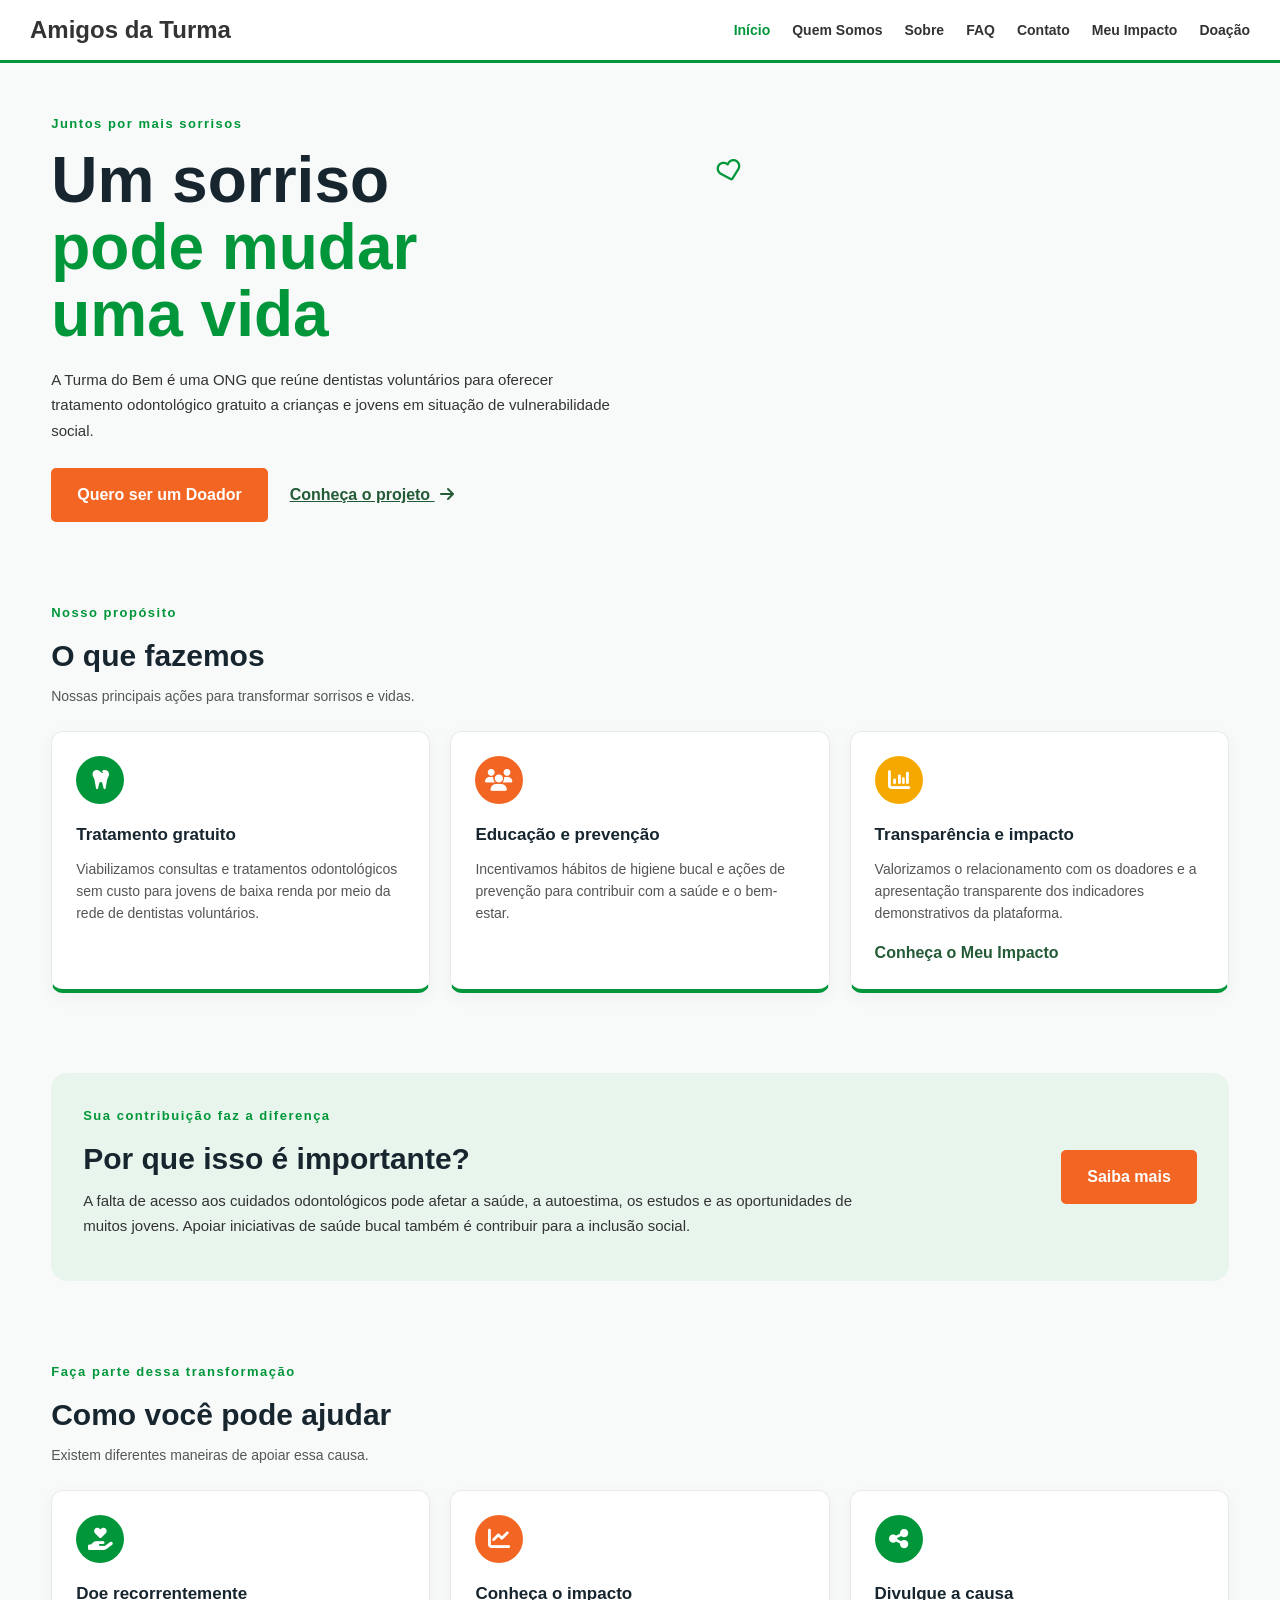
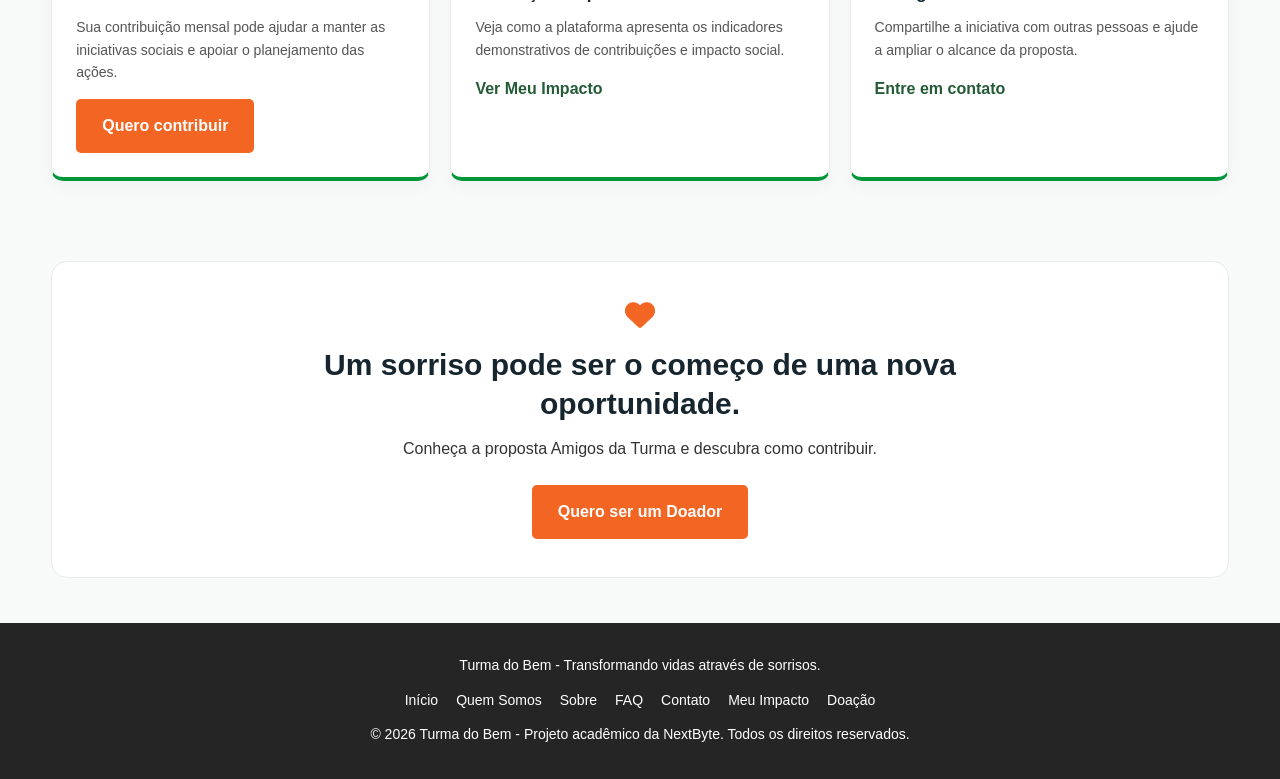
==== commit 19f42194: "Padronizacao para celular, tablet e etc" ====
--- a/index.html
+++ b/index.html
@@ -18,6 +18,7 @@
   </head>
 
   <body>
+    <!-- Cabeçalho e menu de navegação -->
     <header>
       <a class="logo" href="./index.html">
         <span>Amigos da Turma</span>
@@ -26,21 +27,19 @@
       <nav class="navbar">
         <ul class="nav-menu">
           <li><a class="nav-link active" href="./index.html">Início</a></li>
-          <li>
-            <a class="nav-link" href="./pages/integrantes.html">Quem Somos</a>
-          </li>
+          <li><a class="nav-link" href="./pages/integrantes.html">Quem Somos</a></li>
           <li><a class="nav-link" href="./pages/sobre.html">Sobre</a></li>
           <li><a class="nav-link" href="./pages/faq.html">FAQ</a></li>
           <li><a class="nav-link" href="./pages/contato.html">Contato</a></li>
-          <li>
-            <a class="nav-link" href="./pages/meu-impacto.html">Meu Impacto</a>
-          </li>
+          <li><a class="nav-link" href="./pages/meu-impacto.html">Meu Impacto</a></li>
           <li><a class="nav-link" href="./pages/doacao.html">Doação</a></li>
         </ul>
       </nav>
     </header>
 
+    <!-- Conteúdo principal da página inicial -->
     <main class="pagina-inicial">
+      <!-- Banner de apresentação do projeto -->
       <section class="banner-inicial">
         <div class="banner-texto">
           <p class="texto-destaque">Juntos por mais sorrisos</p>
@@ -72,17 +71,12 @@
         <div class="banner-imagem">
           <img src="imagens/banner.jpg" alt="Criança sorrindo" />
 
-          <p class="frase-imagem">
-            <span>Mais sorrisos</span>
-            <span>para novos</span>
-            <span>começos</span>
-          </p>
-
           <i class="fa-regular fa-heart coracao-banner"></i>
           <i class="fa-solid fa-sparkles brilho-banner"></i>
         </div>
       </section>
 
+      <!-- Apresentação das principais ações -->
       <section class="secao-acoes">
         <div class="titulo-secao">
           <p class="texto-destaque">Nosso propósito</p>
@@ -127,6 +121,7 @@
         </div>
       </section>
 
+      <!-- Destaque sobre a importância da contribuição -->
       <section class="banner-impacto">
         <div class="banner-impacto-texto">
           <p class="texto-destaque">Sua contribuição faz a diferença</p>
@@ -144,6 +139,7 @@
         </div>
       </section>
 
+      <!-- Formas de ajudar a causa -->
       <section class="secao-ajuda">
         <div class="titulo-secao">
           <p class="texto-destaque">Faça parte dessa transformação</p>
@@ -196,6 +192,7 @@
         </div>
       </section>
 
+      <!-- Chamada final para contribuição -->
       <section class="chamada-final">
         <i class="fa-solid fa-heart chamada-icone"></i>
         <h2>Um sorriso pode ser o começo de uma nova oportunidade.</h2>
@@ -206,6 +203,7 @@
       </section>
     </main>
 
+    <!-- Rodapé com links e informações do projeto -->
     <footer>
       <p>Turma do Bem - Transformando vidas através de sorrisos.</p>
 
@@ -227,4 +225,4 @@
       </p>
     </footer>
   </body>
-</html>
+</html>
--- a/css/style.css
+++ b/css/style.css
@@ -1,4051 +1,2349 @@
+:root {
+  /* Fonte e tamanhos de texto */
+  --fonte: Poppins, Arial, sans-serif;
+  --fs-cell: 4rem;
+  --fs-titulo: 2.5rem;
+  --fs-titulo-compacto: 2rem;
+  --fs-secao: 1.875rem;
+  --fs-texto: 1rem;
+  --fs-pequeno: 0.875rem;
+
+  /* Bordas e sombras */
+  --raio-botao: 0.3125rem;
+  --raio: 0.5rem;
+  --raio-card: 0.75rem;
+  --raio-grande: 1rem;
+  --sombra: 0 0.25rem 0.875rem rgba(36, 91, 55, 0.08);
+
+  /* Espaçamentos */
+  --espaco-secao: 3.4375rem;
+}
+
+
+/* ---------- 2. RESET E ESTILOS GERAIS ---------- */
 * {
+  margin: 0;
+  padding: 0;
+  box-sizing: border-box;
+}
+
+body {
+  background-color: #F8F9FA;
+  font-family: var(--fonte);
+  color: #333333;
+  font-size: var(--fs-texto);
+  line-height: 1.5;
+  overflow-wrap: break-word;
+}
+
+main {
+  width: 100%;
+  padding: 2.1875rem;
+  min-height: 70vh;
+}
+
+h1 {
+  font-size: var(--fs-titulo-compacto);
+  line-height: 1.25;
+  margin-bottom: 0.75rem;
+  color: #245B37;
+}
+
+h2 {
+  font-size: 1.4375rem;
+  line-height: 1.3;
+  margin-top: 1.375rem;
+  margin-bottom: 0.625rem;
+  color: #245B37;
+}
+
+h3 {
+  font-size: 1.125rem;
+  margin-top: 0.75rem;
+  margin-bottom: 0.25rem;
+  color: #245B37;
+}
+
+p {
+  margin-bottom: 0.625rem;
+}
+
+main ul,
+main ol {
+  display: block;
+  padding-left: 1.5625rem;
+  margin: 0.625rem 0;
+}
+
+main li {
+  margin-bottom: 0.5rem;
+}
+
+img {
+  max-width: 100%;
+}
+
+a {
+  color: #009639;
+}
+
+a:hover {
+  color: #F26522;
+}
+
+/* Contorno visível para quem navega pelo teclado */
+a:focus-visible,
+button:focus-visible,
+input:focus-visible,
+select:focus-visible,
+textarea:focus-visible {
+  outline: 0.1875rem solid #F26522;
+  outline-offset: 0.125rem;
+}
+
+
+/* ---------- 3. CABEÇALHO E MENU ---------- */
+header {
+  display: flex;
+  justify-content: space-between;
+  align-items: center;
+  width: 100%;
+  gap: 1.5625rem;
+  padding: 0.75rem 1.875rem;
+  background-color: #FFFFFF;
+  border-bottom: 0.1875rem solid #009639;
+}
+
+/* Logo */
+header .logo,
+header > a {
+  display: inline-block;
+  font-size: 1.5rem;
+  font-weight: bold;
+  color: #333333;
+  text-decoration: none;
+  white-space: nowrap;
+}
+
+header .logo span,
+header > a span {
+  font-size: 1.5rem;
+  font-weight: bold;
+}
+
+header nav {
+  display: flex;
+  align-items: center;
+}
+
+header ul {
+  display: flex;
+  align-items: center;
+  list-style: none;
+  gap: 1.375rem;
+  margin: 0;
+  padding: 0;
+}
+
+header nav a {
+  color: #333333;
+  text-decoration: none;
+  font-weight: bold;
+  font-size: 0.875rem;
+  white-space: nowrap;
+}
+
+header nav a:hover,
+header nav a.active,
+header nav a.ativo,
+header nav a[aria-current="page"] {
+  color: #009639;
+}
+
+/* Botão do menu hambúrguer (só aparece em telas menores,
+   e só se existir um <button> dentro do <header>) */
+header > button {
+  display: none;
+  padding: 0.5rem 0.875rem;
+  background-color: transparent;
+  color: #245B37;
+  border: 0.125rem solid #009639;
+  font-size: 1rem;
+}
+
+header > button:hover {
+  background-color: #E8F5EC;
+  color: #245B37;
+}
+
+
+/* ---------- 4. BOTÕES ---------- */
+/* Botão principal (laranja) */
+.btn-destaque,
+button {
+  display: inline-block;
+  padding: 0.8125rem 1.5rem;
+  background-color: #F26522;
+  color: #FFFFFF;
+  border: 0.125rem solid #F26522;
+  border-radius: var(--raio-botao);
+  font-family: inherit;
+  font-size: 1rem;
+  font-weight: bold;
+  text-decoration: none;
+  cursor: pointer;
+  transition: background-color 0.2s, color 0.2s;
+}
+
+.btn-destaque:hover,
+button:hover {
+  background-color: #D95113;
+  border-color: #D95113;
+  color: #FFFFFF;
+}
+
+/* Botão secundário (contorno verde) */
+.btn-secundario,
+.btn-sobre-secundario,
+.btn-impacto-secundario {
+  display: inline-block;
+  padding: 0.8125rem 1.5rem;
+  background-color: transparent;
+  color: #245B37;
+  border: 0.125rem solid #245B37;
+  border-radius: var(--raio-botao);
+  font-weight: bold;
+  text-decoration: none;
+  transition: background-color 0.2s, color 0.2s;
+}
+
+.btn-secundario:hover,
+.btn-sobre-secundario:hover,
+.btn-impacto-secundario:hover {
+  background-color: #245B37;
+  color: #FFFFFF;
+}
+
+/* Link de apoio ao lado dos botões */
+.link-secundario {
+  color: #245B37;
+  font-weight: bold;
+  text-decoration: underline;
+}
+
+.link-secundario:hover {
+  color: #F26522;
+}
+
+.link-secundario i {
+  margin-left: 0.3125rem;
+}
+
+
+/* ---------- 5. FORMULÁRIOS (GERAL) ---------- */
+form {
+  width: 100%;
+  max-width: 37.5rem;
+  margin: 1.25rem 0;
+  padding: 1.5625rem;
+  background-color: #FFFFFF;
+  border-radius: var(--raio);
+  border-top: 0.25rem solid #009639;
+}
+
+label {
+  display: block;
+  margin-top: 0.9375rem;
+  margin-bottom: 0.3125rem;
+  font-weight: bold;
+  color: #245B37;
+}
+
+input:not([type="radio"]):not([type="checkbox"]),
+select,
+textarea {
+  display: block;
+  width: 100%;
+  max-width: 100%;
+  padding: 0.75rem 0.875rem;
+  background-color: #FFFFFF;
+  border: 0.0625rem solid #D6E0D9;
+  border-radius: var(--raio);
+  color: #333333;
+  font-family: inherit;
+  font-size: var(--fs-pequeno);
+}
+
+textarea {
+  resize: vertical;
+}
+
+input:focus,
+select:focus,
+textarea:focus {
+  border-color: #009639;
+}
+
+input[type="radio"],
+input[type="checkbox"] {
+  width: auto;
+  accent-color: #009639;
+}
+
+form button {
+  width: 100%;
+  margin-top: 1.25rem;
+}
+
+/* Classes criadas pelo JavaScript (validação do formulário) */
+.erro {
+  border-color: #C62828 !important;
+  background-color: #FFF5F5 !important;
+}
+
+.mensagem-erro {
+  display: block;
+  margin-top: 0.3125rem;
+  color: #C62828;
+  font-size: 0.8125rem;
+  font-weight: normal;
+}
+
+.mensagem-sucesso {
+  margin-top: 1.25rem;
+  padding: 0.9375rem;
+  background-color: #E8F5EC;
+  border: 0.0625rem solid #009639;
+  border-radius: var(--raio);
+  color: #245B37;
+  font-weight: bold;
+}
+
+
+/* ---------- 6. RODAPÉ ---------- */
+footer {
+  width: 100%;
+  padding: 1.5rem 1.25rem;
+  background-color: #252525;
+  color: #FFFFFF;
+  text-align: center;
+}
+
+footer h2 {
+  margin-top: 0;
+  color: #FFFFFF;
+}
+
+footer p {
+  margin: 0.5rem 0 0.625rem;
+  font-size: var(--fs-pequeno);
+}
+
+footer nav,
+.footer-nav {
+  margin: 0.75rem 0;
+}
+
+footer nav ul,
+.footer-nav ul {
+  display: flex;
+  justify-content: center;
+  align-items: center;
+  flex-wrap: wrap;
+  gap: 0.625rem 1.125rem;
+  list-style: none;
+  margin: 0;
+  padding: 0;
+}
+
+footer nav a,
+.footer-nav a {
+  color: #FFFFFF;
+  font-size: var(--fs-pequeno);
+  font-weight: normal;
+  text-decoration: none;
+}
+
+footer nav a:hover,
+.footer-nav a:hover {
+  color: #F26522;
+}
+
+
+/* ---------- 7. COMPONENTES COMPARTILHADOS ---------- */
+/* Aviso de funcionalidade demonstrativa */
+.aviso-demo {
+  margin: 0 0 1.25rem;
+  padding: 0.875rem 1rem;
+  background-color: #E8F5EC;
+  border-left: 0.25rem solid #F26522;
+  border-radius: 0.375rem;
+  color: #365A45;
+  font-size: var(--fs-pequeno);
+  line-height: 1.6;
+}
+
+/* Fundo branco padrão dos cards */
+.card,
+.card-membro,
+.card-integrante,
+.card-acao,
+.card-ajuda,
+.card-sobre,
+.card-impacto,
+.indicador {
+  background-color: #FFFFFF;
+}
+
+/* Ícones coloridos (círculo com símbolo) */
+.icone-verde {
+  background-color: #009639;
+  color: #FFFFFF;
+}
+
+.icone-laranja {
+  background-color: #F26522;
+  color: #FFFFFF;
+}
+
+.icone-amarelo {
+  background-color: #F5A900;
+  color: #FFFFFF;
+}
+
+/* Etiqueta pequena acima dos títulos */
+.texto-destaque,
+.etiqueta-sobre,
+.etiqueta-faq,
+.etiqueta-contato,
+.etiqueta-impacto,
+.integrantes-etiqueta {
+  margin-bottom: 0.75rem;
+  color: #009639;
+  font-size: 0.8125rem;
+  font-weight: bold;
+  letter-spacing: 0.0938rem;
+}
+
+
+/* ---------- 8. PÁGINA INICIAL ---------- */
+.pagina-inicial {
+  padding: 1.875rem 4%;
+  background-color: #F8FAF9;
+  color: #333333;
+}
+
+.pagina-inicial p {
+  line-height: 1.7;
+}
+
+.pagina-inicial h2 {
+  font-size: var(--fs-secao);
+}
+
+/* Banner principal */
+.banner-inicial {
+  display: flex;
+  align-items: center;
+  justify-content: space-between;
+  gap: 2.5rem;
+  padding: 1.25rem 0 2.1875rem;
+}
+
+.banner-texto {
+  flex: 1;
+  min-width: 0;
+}
+
+.banner-inicial .banner-texto h1 {
+  margin: 0.75rem 0 1.125rem;
+  color: #17252F;
+  font-size: var(--fs-cell);
+  line-height: 1.05;
+}
+
+.banner-texto .titulo-verde,
+.pagina-inicial .titulo-verde {
+  display: block;
+  color: #009639;
+}
+
+.banner-texto > p:not(.texto-destaque) {
+  max-width: 35rem;
+  margin-bottom: 1.5625rem;
+  font-size: 0.9375rem;
+  line-height: 1.7;
+}
+
+.banner-botoes {
+  display: flex;
+  align-items: center;
+  flex-wrap: wrap;
+  gap: 1.375rem;
+  margin-top: 1.375rem;
+}
+
+.banner-imagem {
+  position: relative;
+  flex: 1;
+  min-width: 0;
+}
+
+.banner-imagem img {
+  display: block;
+  width: 100%;
+  height: 21.25rem;
+  object-fit: cover;
+  object-position: center;
+  border-radius: 48% 0.75rem 48% 0.75rem;
+}
+
+.banner-imagem p {
+  position: absolute;
+  right: 0.625rem;
+  bottom: 0.625rem;
+  max-width: 10.625rem;
+  margin: 0;
+  padding: 0.75rem;
+  background-color: #FFFFFF;
+  color: #009639;
+  border-radius: 0.625rem;
+  font-weight: bold;
+  text-align: center;
+}
+
+.banner-imagem .frase-imagem {
+  width: 7.8125rem;
+  padding: 0;
+  background-color: transparent;
+  font-size: 1rem;
+  font-style: italic;
+  line-height: 1.25;
+  transform: rotate(-9deg);
+}
+
+.banner-imagem .frase-imagem span {
+  display: block;
+}
+
+.banner-imagem .coracao-banner {
+  position: absolute;
+  top: 0.625rem;
+  left: 10%;
+  color: #009639;
+  font-size: 1.5rem;
+  transform: rotate(-15deg);
+}
+
+.banner-imagem .brilho-banner {
+  position: absolute;
+  top: 0.9375rem;
+  right: 0.5rem;
+  color: #F26522;
+  font-size: 1.375rem;
+  transform: rotate(15deg);
+}
+
+/* Seções de ações e formas de ajudar */
+.secao-acoes,
+.secao-ajuda {
+  padding: 2.8125rem 0;
+}
+
+.titulo-secao {
+  margin-bottom: 1.375rem;
+}
+
+.titulo-secao h2,
+.banner-impacto h2,
+.chamada-final h2 {
+  margin: 0.5rem 0 0.625rem;
+  color: #17252F;
+}
+
+.titulo-secao > p:last-child {
+  margin-bottom: 0;
+  color: #555555;
+  font-size: var(--fs-pequeno);
+}
+
+.cards-acoes,
+.cards-ajuda {
+  display: flex;
+  align-items: stretch;
+  gap: 1.25rem;
+}
+
+.card-acao,
+.card-ajuda {
+  flex: 1;
+  min-width: 0;
+  padding: 1.5rem;
+  border: 0.0625rem solid #E7ECE8;
+  border-bottom: 0.25rem solid #009639;
+  border-radius: var(--raio-card);
+  box-shadow: 0 0.3125rem 1.125rem rgba(0, 0, 0, 0.04);
+}
+
+.icone-card {
+  display: flex;
+  align-items: center;
+  justify-content: center;
+  width: 3rem;
+  height: 3rem;
+  margin-bottom: 1.125rem;
+  border-radius: 50%;
+  font-size: 1.375rem;
+}
+
+.card-acao h3,
+.card-ajuda h3 {
+  margin-top: 0;
+  margin-bottom: 0.625rem;
+  color: #17252F;
+  font-size: 1.0625rem;
+}
+
+.card-acao p,
+.card-ajuda p {
+  margin-bottom: 1rem;
+  color: #555555;
+  font-size: var(--fs-pequeno);
+  line-height: 1.6;
+}
+
+.card-acao > a,
+.card-ajuda > a:not(.btn-destaque) {
+  color: #245B37;
+  font-weight: bold;
+  text-decoration: none;
+}
+
+/* Destaque sobre a importância do impacto */
+.banner-impacto {
+  display: flex;
+  align-items: center;
+  justify-content: space-between;
+  gap: 2.1875rem;
+  margin: 2.1875rem 0;
+  padding: 2rem;
+  background-color: #E8F5EC;
+  border-radius: var(--raio-grande);
+}
+
+.banner-impacto-texto,
+.banner-impacto > div:first-child {
+  max-width: 48.75rem;
+}
+
+.banner-impacto p:not(.texto-destaque) {
+  font-size: 0.9375rem;
+  line-height: 1.7;
+}
+
+.impacto-botao {
+  flex-shrink: 0;
+}
+
+/* Chamada final */
+.chamada-final {
+  margin-top: 2.1875rem;
+  margin-bottom: 0.9375rem;
+  padding: 2.375rem 1.5625rem;
+  background-color: #FFFFFF;
+  border: 0.0625rem solid #E7ECE8;
+  border-radius: var(--raio-grande);
+  text-align: center;
+}
+
+.chamada-final h2 {
+  max-width: 46.875rem;
+  margin: 0.75rem auto;
+}
+
+.chamada-final p {
+  margin-bottom: 1.375rem;
+}
+
+.chamada-icone {
+  color: #F26522;
+  font-size: 1.875rem;
+}
+
+
+/* ---------- 9. PÁGINA SOBRE ---------- */
+.pagina-sobre {
+  padding: 0;
+  background-color: #F8F9FA;
+  color: #333333;
+}
+
+/* Banner de apresentação */
+.banner-sobre {
+  display: flex;
+  align-items: center;
+  justify-content: space-between;
+  gap: 2.1875rem;
+  padding: 2.1875rem 5%;
+  background-color: #FFFFFF;
+  text-align: left;
+}
+
+.conteudo-banner-sobre {
+  flex: 1;
+  min-width: 0;
+}
+
+.conteudo-banner-sobre h1 {
+  margin-bottom: 0.9375rem;
+  font-size: var(--fs-titulo);
+  line-height: 1.2;
+}
+
+.conteudo-banner-sobre > p:not(.etiqueta-sobre) {
+  margin: 0 0 1.25rem;
+  font-size: 0.9375rem;
+  line-height: 1.7;
+}
+
+.imagem-banner-sobre {
+  flex: 1;
+  min-width: 0;
+}
+
+.imagem-banner-sobre img {
+  display: block;
+  width: 100%;
+  height: 18.75rem;
+  object-fit: cover;
+  border-radius: var(--raio-grande);
+}
+
+.botoes-sobre {
+  display: flex;
+  align-items: center;
+  flex-wrap: wrap;
+  gap: 0.75rem;
+  margin-top: 1.25rem;
+}
+
+.secao-sobre {
+  padding: 3.4375rem 8%;
+}
+
+.secao-ciclo,
+.secao-funcionamento {
+  padding: 3.4375rem 10%;
+}
+
+.titulo-sobre {
+  max-width: 47.5rem;
+  margin: 0 auto 2rem;
+  text-align: center;
+}
+
+.titulo-sobre h2,
+.texto-contexto h2,
+.secao-funcionamento h2,
+.chamada-sobre h2 {
+  margin-bottom: 1rem;
+  font-size: var(--fs-secao);
+}
+
+.titulo-sobre > p:not(.etiqueta-sobre),
+.texto-contexto p,
+.secao-funcionamento > p:not(.etiqueta-sobre),
+.chamada-sobre > p:not(.etiqueta-sobre) {
+  color: #62717E;
+  line-height: 1.8;
+}
+
+/* Cards da página Sobre (3 por linha) */
+.pagina-sobre .cards-sobre {
+  display: grid;
+  grid-template-columns: repeat(3, minmax(0, 1fr));
+  align-items: stretch;
+  gap: 1.25rem;
+  width: 100%;
+}
+
+.pagina-sobre .cards-sobre .card-sobre {
+  display: block;
+  width: 100%;
+  min-width: 0;
+  margin: 0;
+  padding: 1.5rem;
+  border: 0.0625rem solid #E5EDE7;
+  border-bottom: 0.1875rem solid #009639;
+  border-radius: var(--raio-card);
+  box-shadow: 0 0.25rem 0.875rem rgba(0, 0, 0, 0.04);
+  text-align: left;
+}
+
+.pagina-sobre .cards-sobre .card-programa {
+  border-bottom-color: #F26522;
+}
+
+.pagina-sobre .cards-sobre .card-sobre h3 {
+  margin-top: 0;
+  margin-bottom: 0.625rem;
+  font-size: 1.0625rem;
+}
+
+.pagina-sobre .cards-sobre .card-sobre p {
+  margin-bottom: 0;
+  color: #444444;
+  font-size: var(--fs-pequeno);
+  line-height: 1.6;
+}
+
+.numero-sobre {
+  margin-bottom: 0.75rem;
+  color: #F26522;
+  font-size: 1.625rem;
+  font-weight: bold;
+}
+
+.pagina-sobre .cards-sobre .icone-sobre {
+  display: flex;
+  align-items: center;
+  justify-content: center;
+  width: 2.75rem;
+  height: 2.75rem;
+  margin-bottom: 1rem;
+  border-radius: 0.625rem;
+}
+
+.pagina-sobre .cards-sobre .icone-sobre i {
+  font-size: 1.4375rem;
+}
+
+.pagina-sobre .cards-sobre .icone-verde {
+  background-color: #E8F5EC;
+  color: #009639;
+}
+
+.pagina-sobre .cards-sobre .icone-laranja {
+  background-color: #FFF0E8;
+  color: #F26522;
+}
+
+/* Contexto sobre saúde bucal */
+.secao-contexto {
+  display: grid;
+  grid-template-columns: 1.3fr 1fr;
+  align-items: center;
+  gap: 2.5rem;
+  background-color: #FFFFFF;
+}
+
+.destaque-contexto {
+  padding: 2rem;
+  background-color: #E8F5EC;
+  border-left: 0.3125rem solid #009639;
+  border-radius: 0.875rem;
+}
+
+.destaque-contexto h3 {
+  margin-bottom: 0.75rem;
+  font-size: 1.4375rem;
+  line-height: 1.5;
+}
+
+.destaque-contexto p {
+  color: #62717E;
+  line-height: 1.7;
+}
+
+/* Etapas do ciclo da pobreza */
+.secao-ciclo .titulo-sobre {
+  max-width: 53.125rem;
+}
+
+.lista-ciclo {
+  max-width: 53.125rem;
+  margin: 0 auto;
+}
+
+.item-ciclo {
+  display: flex;
+  align-items: center;
+  gap: 1.125rem;
+  margin-bottom: 0.75rem;
+  padding: 1.125rem 1.375rem;
+  background-color: #FFFFFF;
+  border: 0.0625rem solid #E5EDE7;
+  border-radius: var(--raio-card);
+}
+
+.item-ciclo span {
+  display: flex;
+  align-items: center;
+  justify-content: center;
+  flex-shrink: 0;
+  width: 2.625rem;
+  height: 2.625rem;
+  background-color: #E8F5EC;
+  color: #009639;
+  border-radius: 50%;
+  font-weight: bold;
+}
+
+.item-ciclo p {
+  margin-bottom: 0;
+  color: #62717E;
+  line-height: 1.6;
+}
+
+/* Funcionamento do programa (fundo verde escuro) */
+.secao-funcionamento {
+  background-color: #245B37;
+  color: #FFFFFF;
+}
+
+.secao-funcionamento h2 {
+  color: #FFFFFF;
+}
+
+.secao-funcionamento .etiqueta-sobre {
+  color: #9FE3B6;
+}
+
+.secao-funcionamento > p:not(.etiqueta-sobre) {
+  max-width: 50rem;
+  color: #DCE8EE;
+}
+
+.lista-etapas {
+  max-width: 53.125rem;
+  margin-top: 1.5625rem;
+  padding-left: 1.5625rem;
+}
+
+.lista-etapas li {
+  padding: 0.625rem 0 0.625rem 0.5rem;
+  color: #FFFFFF;
+  line-height: 1.7;
+}
+
+.secao-presenca {
+  background-color: #FFFFFF;
+}
+
+.chamada-sobre {
+  padding: 3.75rem 12%;
+  background-color: #E8F5EC;
+  text-align: center;
+}
+
+.chamada-sobre > p:not(.etiqueta-sobre) {
+  max-width: 50rem;
+  margin: 0 auto;
+}
+
+
+/* ---------- 10. PÁGINA FAQ ---------- */
+.pagina-faq {
+  padding: 0 0 3.125rem 0;
+  background-color: #F8F9FA;
+}
+
+.banner-faq {
+  padding: 3.4375rem 12%;
+  background-color: #E8F5EC;
+  text-align: center;
+}
+
+.banner-faq h1 {
+  margin-bottom: 1.125rem;
+  font-size: var(--fs-titulo);
+}
+
+.banner-faq > p:last-child {
+  max-width: 46.875rem;
+  margin: 0 auto;
+  color: #62717E;
+  line-height: 1.8;
+}
+
+/* Perguntas e respostas */
+.faq-lista {
+  max-width: 56.25rem;
+  margin: 2.5rem auto;
+  padding: 0 1.5625rem;
+}
+
+.faq-lista h2 {
+  margin-bottom: 1.25rem;
+  font-size: 1.5625rem;
+}
+
+.faq-item {
+  margin-bottom: 0.9375rem;
+  padding: 1.4375rem 1.625rem;
+  background-color: #FFFFFF;
+  border: 0.0625rem solid #E5EDE7;
+  border-left: 0.25rem solid #009639;
+  border-radius: 0.625rem;
+  box-shadow: 0 0.25rem 0.875rem rgba(36, 91, 55, 0.05);
+}
+
+.faq-item h3 {
+  margin-top: 0;
+  margin-bottom: 0.75rem;
+  font-size: 1.0625rem;
+}
+
+.faq-item p {
+  color: #62717E;
+  font-size: 0.9375rem;
+  line-height: 1.8;
+}
+
+.faq-item a {
+  display: inline-block;
+  margin-top: 0.9375rem;
+  color: #245B37;
+  font-weight: bold;
+  text-decoration: none;
+}
+
+.faq-item a:hover {
+  text-decoration: underline;
+}
+
+/* Chamada para entrar em contato */
+.chamada-faq {
+  max-width: 53.125rem;
+  margin: 3.125rem auto 0;
+  padding: 2.5rem;
+  background-color: #245B37;
+  border-radius: var(--raio-grande);
+  text-align: center;
+}
+
+.chamada-faq h2 {
+  margin-bottom: 0.75rem;
+  color: #FFFFFF;
+  font-size: 1.75rem;
+}
+
+.chamada-faq .etiqueta-faq {
+  color: #9FE3B6;
+}
+
+.chamada-faq > p:not(.etiqueta-faq) {
+  margin-bottom: 1.25rem;
+  color: #DCE8EE;
+  line-height: 1.7;
+}
+
+
+/* ---------- 11. PÁGINA CONTATO ---------- */
+.pagina-contato {
+  min-height: auto;
+  padding: 3.125rem 1.25rem;
+  background-color: #F8F9FA;
+}
+
+.pagina-contato + footer {
+  margin-top: 0;
+}
+
+.secao-contato {
+  display: grid;
+  grid-template-columns: 1fr 1fr;
+  align-items: center;
+  gap: 2.8125rem;
+  max-width: 47.5rem;
+  margin: 0 auto;
+}
+
+.introducao-contato {
+  position: relative;
+  min-width: 0;
+  margin-bottom: 1.875rem;
+  padding: 0.625rem 0;
+  text-align: center;
+}
+
+.introducao-contato h1 {
+  margin-bottom: 1rem;
+  font-size: var(--fs-titulo);
+}
+
+.introducao-contato > p:last-child {
+  color: #62717E;
+  line-height: 1.8;
+}
+
+/* Ilustração decorativa */
+.ilustracao-contato {
+  position: relative;
+  height: 13.75rem;
+  margin-top: 1.5625rem;
+  overflow: hidden;
+}
+
+.forma-laranja {
+  position: absolute;
+  left: -3.4375rem;
+  top: 1.875rem;
+  width: 6.5625rem;
+  height: 6.5625rem;
+  background-color: #FFE0A3;
+  border-radius: 50%;
+}
+
+.forma-verde {
+  position: absolute;
+  left: -1.5625rem;
+  bottom: -5.9375rem;
+  width: 16.875rem;
+  height: 10.625rem;
+  background-color: #D5E9DE;
+  border-radius: 50%;
+}
+
+.coracao-contato {
+  position: absolute;
+  left: 2.8125rem;
+  top: 6.875rem;
+  color: #009639;
+  font-size: 1.25rem;
+  transform: rotate(-15deg);
+}
+
+.icone-envelope {
+  position: absolute;
+  left: 6.5625rem;
+  top: 2.1875rem;
+  color: #009639;
+  font-size: 2.625rem;
+  transform: rotate(-12deg);
+}
+
+.icone-mensagem {
+  position: absolute;
+  left: 10.3125rem;
+  top: 5.9375rem;
+  color: #009639;
+  font-size: 2.6875rem;
+  line-height: 1;
+  transform: rotate(8deg);
+}
+
+/* Caixa e campos do formulário de contato */
+.formulario-contato {
+  min-width: 0;
+  padding: 2rem;
+  background-color: #FFFFFF;
+  border: 0.0625rem solid #E5EDE7;
+  border-radius: var(--raio-grande);
+  box-shadow: 0 0.3125rem 1.25rem rgba(36, 91, 55, 0.08);
+}
+
+.formulario-contato form {
+  width: 100%;
+  max-width: none;
+  margin: 0;
+  padding: 1.25rem 0 0;
+  background-color: #FFFFFF;
+  border-top: 0.1875rem solid #009639;
+  border-radius: 0;
+}
+
+.campo-contato {
+  margin-bottom: 1.25rem;
+}
+
+.campo-contato label {
+  margin: 0 0 0.5rem;
+  font-size: var(--fs-pequeno);
+}
+
+
+/* ---------- 12. PÁGINA QUEM SOMOS (INTEGRANTES) ---------- */
+.pagina-integrantes {
+  padding: 2.8125rem 5%;
+  background-color: #F8F9FA;
+  overflow: hidden;
+}
+
+.secao-integrantes {
+  position: relative;
+  max-width: 71.875rem;
+  margin: 0 auto;
+}
+
+.integrantes-introducao {
+  position: relative;
+  max-width: 47.5rem;
+  margin: 0 auto 2.5rem;
+  text-align: center;
+}
+
+.integrantes-introducao h1 {
+  margin-bottom: 1rem;
+  font-size: var(--fs-titulo);
+}
+
+.integrantes-introducao > p:last-child {
+  color: #62717E;
+  line-height: 1.7;
+}
+
+/* Grade de cards */
+.grid-equipe,
+.grid-integrantes {
+  margin-top: 1.875rem;
+  gap: 1.5rem;
+}
+
+.grid-equipe {
+  display: flex;
+  flex-wrap: wrap;
+  justify-content: flex-start;
+}
+
+.grid-integrantes {
+  display: grid;
+  grid-template-columns: repeat(2, 1fr);
+  gap: 1.375rem;
+}
+
+.card-membro {
+  width: 13.75rem;
+  padding: 1.25rem;
+  border-bottom: 0.1875rem solid #009639;
+  border-radius: var(--raio);
+  text-align: center;
+}
+
+.card-membro img {
+  width: 9.375rem;
+  height: 9.375rem;
+  object-fit: cover;
+  border-radius: var(--raio);
+}
+
+.card-integrante {
+  display: flex;
+  align-items: center;
+  gap: 1.25rem;
+  width: 100%;
+  padding: 1.25rem;
+  border: 0.0625rem solid #E5EDE7;
+  border-bottom: 0.1875rem solid #F26522;
+  border-radius: var(--raio-grande);
+  box-shadow: 0 0.3125rem 1.125rem rgba(36, 91, 55, 0.08);
+  text-align: center;
+}
+
+.card-integrante img {
+  flex-shrink: 0;
+  width: 8.4375rem;
+  height: 8.75rem;
+  object-fit: cover;
+  border-radius: var(--raio-card);
+}
+
+.integrante-informacoes {
+  flex: 1;
+  min-width: 0;
+  text-align: left;
+}
+
+.integrante-informacoes h2 {
+  margin-top: 0;
+  margin-bottom: 0.5rem;
+  font-size: 1.0625rem;
+  line-height: 1.4;
+}
+
+.integrante-rm {
+  margin-bottom: 0.875rem;
+  color: #71808C;
+  font-size: 0.8125rem;
+}
+
+.integrante-links {
+  display: flex;
+  flex-wrap: wrap;
+  gap: 0.5rem;
+}
+
+.integrante-links a {
+  display: inline-flex;
+  align-items: center;
+  gap: 0.3125rem;
+  color: #245B37;
+  text-decoration: none;
+}
+
+.integrante-links a:hover {
+  color: #F26522;
+}
+
+.integrante-links a i {
+  margin-right: 0.125rem;
+}
+
+.integrante-links a i + span {
+  text-decoration: underline;
+}
+
+.integrante-links a img {
+  display: inline-block;
+  width: 1rem;
+  height: 1rem;
+  object-fit: contain;
+  vertical-align: middle;
+}
+
+.integrante-links .fa-github {
+  color: #181717;
+}
+
+.integrante-links .fa-linkedin {
+  color: #0A66C2;
+}
+
+/* Decoração da página de integrantes */
+.decoracao-coracoes {
+  position: absolute;
+  top: 1.5625rem;
+  right: -4.0625rem;
+  margin: 0;
+  color: #009639;
+  font-size: 1.375rem;
+  line-height: 1.5;
+  transform: rotate(12deg);
+}
+
+.decoracao-laranja {
+  position: absolute;
+  top: 5.3125rem;
+  right: -3.4375rem;
+  margin: 0;
+  color: #F26522;
+  font-size: 1.125rem;
+}
+
+.decoracao-canto {
+  position: absolute;
+  right: -2.5rem;
+  bottom: -2.1875rem;
+  width: 4.0625rem;
+  height: 6.25rem;
+  margin: 0;
+  background-color: #009639;
+  border-radius: 50% 0 0 0;
+  pointer-events: none;
+}
+
+
+/* ---------- 13. PÁGINA MEU IMPACTO ---------- */
+.pagina-impacto {
+  padding: 1.5625rem 0;
+  background-color: #F8F9FA;
+  color: #333333;
+}
+
+/* Banner de apresentação */
+.banner-impacto-pagina {
+  position: relative;
+  display: flex;
+  align-items: center;
+  justify-content: space-between;
+  gap: 2.1875rem;
+  margin: 0 1.5%;
+  padding: 1.5625rem 5%;
+  background-color: #E5F4E9;
+}
+
+.conteudo-banner-impacto {
+  flex: 1;
+  min-width: 0;
+}
+
+.banner-impacto-pagina .etiqueta-impacto,
+.titulo-impacto .etiqueta-impacto,
+.historia-detalhe .etiqueta-impacto,
+.chamada-impacto .etiqueta-impacto {
+  color: #008F3D;
+  font-size: 0.75rem;
+  letter-spacing: 0.0938rem;
+  margin-bottom: 0.625rem;
+}
+
+.banner-impacto-pagina h1 {
+  margin-bottom: 0.625rem;
+  font-size: var(--fs-titulo-compacto);
+}
+
+.conteudo-banner-impacto > p:not(.etiqueta-impacto) {
+  margin-bottom: 0.75rem;
+  color: #526B5C;
+  font-size: var(--fs-pequeno);
+  line-height: 1.6;
+}
+
+.aviso-impacto {
+  padding: 0.625rem 0.875rem;
+  background-color: #FFFFFF;
+  border: 0.0625rem solid #D5E8DB;
+  border-radius: var(--raio);
+  font-size: 0.75rem;
+}
+
+.imagem-banner-impacto {
+  position: relative;
+  flex-shrink: 0;
+  width: 18.75rem;
+  border-radius: 0.875rem;
+}
+
+.imagem-banner-impacto img {
+  display: block;
+  width: 100%;
+  height: 11.25rem;
+  object-fit: cover;
+  border-radius: 0.875rem;
+}
+
+.imagem-banner-impacto p {
+  position: absolute;
+  right: 0.625rem;
+  bottom: 0.625rem;
+  width: 9.375rem;
+  margin: 0;
+  padding: 0.625rem;
+  background-color: #FFFFFF;
+  border-left: 0.25rem solid #F26522;
+  border-radius: var(--raio);
+  box-shadow: 0 0.25rem 0.75rem rgba(0, 0, 0, 0.1);
+  color: #245B37;
+  font-size: 0.75rem;
+  font-weight: bold;
+}
+
+/* Indicadores demonstrativos */
+.secao-indicadores {
+  padding: 1.25rem 5%;
+}
+
+.titulo-impacto {
+  margin-bottom: 0.9375rem;
+}
+
+.titulo-impacto h2 {
+  position: relative;
+  margin: 0 0 0.625rem;
+  font-size: 1.375rem;
+}
+
+.titulo-impacto h2::after {
+  content: "";
+  display: block;
+  width: 3rem;
+  height: 0.25rem;
+  margin-top: 0.5625rem;
+  background-color: #F26522;
+  border-radius: 0.25rem;
+}
+
+.cards-impacto {
+  display: flex;
+  align-items: stretch;
+  gap: 0.875rem;
+}
+
+.card-impacto {
+  position: relative;
+  flex: 1;
+  min-width: 0;
+  padding: 1rem;
+  border: 0.0625rem solid #E5EDE7;
+  border-top: 0.25rem solid #009639;
+  border-bottom: 0.1875rem solid #DCECE1;
+  border-radius: 0.8125rem;
+  box-shadow: 0 0.1875rem 0.625rem rgba(36, 91, 55, 0.08);
+  text-align: left;
+  transition: transform 0.2s;
+}
+
+.card-impacto:hover {
+  transform: translateY(-0.25rem);
+}
+
+.card-impacto:nth-child(2) {
+  border-top-color: #F26522;
+}
+
+.card-impacto:nth-child(3) {
+  border-top-color: #F2A900;
+}
+
+.icone-impacto {
+  display: flex;
+  align-items: center;
+  justify-content: center;
+  width: 2.75rem;
+  height: 2.75rem;
+  margin-bottom: 0.625rem;
+  border-radius: 50%;
+  font-size: 1.625rem;
+}
+
+.icone-impacto i {
+  font-size: 1.5625rem;
+}
+
+.card-impacto:nth-child(1) .icone-impacto {
+  background-color: #E8F5EC;
+  color: #009639;
+}
+
+.card-impacto:nth-child(2) .icone-impacto {
+  background-color: #FFE8DB;
+  color: #E65312;
+}
+
+.card-impacto:nth-child(3) .icone-impacto {
+  background-color: #FFF0C7;
+  color: #B77B00;
+}
+
+.card-impacto h3 {
+  margin-top: 0;
+  margin-bottom: 0.3125rem;
+  font-size: var(--fs-pequeno);
+}
+
+.card-impacto p {
+  margin-top: 0.3125rem;
+  margin-bottom: 0;
+  font-size: 0.75rem;
+  line-height: 1.4;
+}
+
+.card-impacto > p:last-child {
+  color: #62717E;
+}
+
+.card-impacto .indicador-impacto {
+  margin-bottom: 0.3125rem;
+  color: #009639;
+  font-size: 1.25rem;
+  font-weight: bold;
+}
+
+.card-impacto:nth-child(2) .indicador-impacto {
+  color: #E65312;
+}
+
+.card-impacto:nth-child(3) .indicador-impacto {
+  color: #B77B00;
+}
+
+/* História ilustrativa */
+.secao-historia-impacto {
+  display: flex;
+  align-items: stretch;
+  margin: 1.125rem 5%;
+  background-color: #FFFFFF;
+  border: 0.0625rem solid #E5EDE7;
+  border-radius: 0.875rem;
+  box-shadow: 0 0.3125rem 1.125rem rgba(36, 91, 55, 0.06);
+  overflow: hidden;
+}
+
+.imagem-historia-impacto {
+  flex: 0 0 28%;
+  max-width: 28%;
+}
+
+.imagem-historia-impacto img {
+  display: block;
+  width: 100%;
+  height: 9.375rem;
+  object-fit: cover;
+}
+
+.historia-detalhe {
+  flex: 1;
+  min-width: 0;
+  padding: 0.875rem 1.125rem;
+  background-color: #FFFFFF;
+  border-left: 0.3125rem solid #F26522;
+}
+
+.historia-detalhe h2 {
+  margin: 0 0 0.5rem;
+  font-size: 1.3125rem;
+}
+
+.historia-detalhe h3 {
+  margin: 0 0 0.5rem;
+  font-size: 1rem;
+}
+
+.historia-detalhe p {
+  margin-top: 0.375rem;
+  margin-bottom: 0.5rem;
+  color: #62717E;
+  font-size: 0.8125rem;
+  line-height: 1.5;
+}
+
+.historia-detalhe .aviso-historia {
+  color: #7A8580;
+  font-style: italic;
+}
+
+/* Chamada para contribuir */
+.chamada-impacto {
+  position: relative;
+  display: flex;
+  align-items: center;
+  justify-content: space-between;
+  gap: 1.5625rem;
+  margin: 1.25rem 5%;
+  padding: 1.75rem;
+  background-color: #E8F5EC;
+  border-bottom: 0.3125rem solid #F26522;
+  border-radius: 1.125rem;
+  overflow: hidden;
+}
+
+.chamada-impacto::before {
+  content: "";
+  position: absolute;
+  top: -4.0625rem;
+  right: 6.25rem;
+  width: 10rem;
+  height: 10rem;
+  border: 0.125rem solid rgba(0, 150, 57, 0.15);
+  border-radius: 50%;
+}
+
+.chamada-impacto::after {
+  content: "";
+  position: absolute;
+  right: 1.875rem;
+  bottom: -4.6875rem;
+  width: 11.25rem;
+  height: 11.25rem;
+  background-color: rgba(0, 150, 57, 0.12);
+  border-radius: 50%;
+}
+
+.texto-chamada-impacto {
+  position: relative;
+  z-index: 1;
+  flex: 1;
+  min-width: 0;
+}
+
+.texto-chamada-impacto h2 {
+  margin: 0 0 0.75rem;
+  font-size: 1.5rem;
+}
+
+.texto-chamada-impacto > p:not(.etiqueta-impacto) {
+  margin-bottom: 0.75rem;
+  color: #365B43;
+  font-size: var(--fs-pequeno);
+  line-height: 1.7;
+}
+
+.botoes-impacto {
+  display: flex;
+  align-items: center;
+  flex-wrap: wrap;
+  gap: 0.625rem;
+}
+
+.decoracao-chamada-impacto {
+  position: relative;
+  z-index: 1;
+  display: flex;
+  align-items: center;
+  justify-content: center;
+  flex-shrink: 0;
+  gap: 0.9375rem;
+  min-width: 12.5rem;
+  padding: 1.25rem;
+}
+
+.decoracao-chamada-impacto span:nth-child(2) {
+  align-self: flex-start;
+}
+
+.decoracao-chamada-impacto span:nth-child(3) {
+  align-self: flex-end;
+}
+
+.decoracao-chamada-impacto i {
+  display: inline-block;
+}
+
+.decoracao-chamada-impacto .fa-heart {
+  color: #F26522;
+  font-size: 4.0625rem;
+  transform: rotate(-12deg);
+}
+
+.decoracao-chamada-impacto .fa-leaf {
+  color: #009639;
+  font-size: 3.25rem;
+  transform: rotate(20deg);
+}
+
+.decoracao-chamada-impacto .fa-seedling {
+  color: #75B843;
+  font-size: 2.625rem;
+  transform: rotate(-10deg);
+}
+
+
+/* ---------- 14. PÁGINA DOAÇÃO ---------- */
+.pagina-doacao {
+  padding: 2.5rem 4%;
+  background-color: #F8F9FA;
+  overflow: hidden;
+}
+
+.doacao-colunas {
+  display: grid;
+  grid-template-columns: 0.9fr 1.1fr;
+  align-items: stretch;
+  gap: 1.75rem;
+  max-width: 78.125rem;
+  margin: 0 auto;
+}
+
+/* Coluna da imagem */
+.doacao-imagem {
+  position: relative;
+  display: flex;
+  flex-direction: column;
+  min-width: 0;
+  background-color: #245B37;
+  border-radius: 0.625rem;
+  overflow: hidden;
+}
+
+.doacao-imagem img {
+  display: block;
+  width: 100%;
+  height: 29.375rem;
+  object-fit: cover;
+  object-position: center;
+  border-radius: 0;
+}
+
+.texto-doacao-imagem {
+  position: relative;
+  flex: 1;
+  min-height: 20.625rem;
+  padding: 1.875rem;
+  background-color: #245B37;
+  border-top: 0.0625rem solid rgba(255, 255, 255, 0.08);
+  color: #FFFFFF;
+  overflow: hidden;
+}
+
+.texto-doacao-imagem .etiqueta-doacao {
+  position: relative;
+  z-index: 1;
+  margin-bottom: 0.5rem;
+  color: #FFC15C;
+  font-size: 0.8125rem;
+  font-weight: bold;
+  letter-spacing: 0.0625rem;
+}
+
+.texto-doacao-imagem h2 {
+  position: relative;
+  z-index: 1;
+  margin: 0 0 0.75rem;
+  color: #FFFFFF;
+  font-size: var(--fs-secao);
+  line-height: 1.35;
+}
+
+.texto-doacao-imagem > p:last-child {
+  position: relative;
+  z-index: 1;
+  margin: 0;
+  color: #E8F5EC;
+  font-size: var(--fs-texto);
+  line-height: 1.7;
+}
+
+/* Coluna do formulário */
+.doacao-formulario {
+  min-width: 0;
+  padding: 2rem;
+  background-color: #FFFFFF;
+  border: 0.0625rem solid #E6EDE8;
+  border-radius: 0.625rem;
+  box-shadow: 0 0.1875rem 0.75rem rgba(36, 91, 55, 0.06);
+}
+
+.introducao-doacao {
+  margin-bottom: 1rem;
+}
+
+.introducao-doacao .etiqueta-doacao {
+  margin-bottom: 0.375rem;
+  color: #F26522;
+  font-size: 0.75rem;
+  font-weight: bold;
+  letter-spacing: 0.05rem;
+}
+
+.introducao-doacao h1 {
+  margin: 0 0 0.4375rem;
+  color: #17251C;
+  font-size: var(--fs-titulo-compacto);
+  line-height: 1.25;
+}
+
+.introducao-doacao > p:last-child {
+  margin: 0;
+  color: #526B5C;
+  font-size: 0.9375rem;
+  line-height: 1.5;
+}
+
+.doacao-formulario .aviso-demo {
+  font-size: 0.8125rem;
+  line-height: 1.5;
+}
+
+.doacao-formulario form {
+  width: 100%;
+  max-width: none;
+  margin: 0;
+  padding: 0;
+  background: transparent;
+  border: none;
+}
+
+.doacao-formulario form h2 {
+  margin: 1.375rem 0 0.75rem;
+  font-size: 1rem;
+}
+
+/* Opções de frequência, valor e pagamento */
+.opcoes {
+  display: flex;
+  align-items: stretch;
+  flex-wrap: wrap;
+  gap: 0.625rem;
+  margin-bottom: 1rem;
+}
+
+.opcoes .opcao {
+  display: flex;
+  align-items: center;
+  justify-content: flex-start;
+  flex: 1;
+  min-width: 4.6875rem;
+  gap: 0.5rem;
+  margin: 0;
+  padding: 0.8125rem 0.75rem;
+  background-color: #FFFFFF;
+  border: 0.0625rem solid #DCE6DF;
+  border-radius: 0.4375rem;
+  color: #33483A;
+  font-size: 0.8125rem;
+  font-weight: normal;
+  cursor: pointer;
+}
+
+.opcoes .opcao input[type="radio"] {
+  flex-shrink: 0;
+  margin: 0;
+}
+
+.opcoes .opcao:focus-within {
+  outline: 0.125rem solid #F26522;
+}
+
+.campo-doacao {
+  margin-bottom: 1rem;
+}
+
+.campo-doacao label {
+  margin: 0 0 0.4375rem;
+  font-size: 0.8125rem;
+}
+
+.campo-doacao input {
+  padding: 0.75rem;
+  font-size: 0.8125rem;
+}
+
+.consentimento {
+  display: flex;
+  align-items: flex-start;
+  gap: 0.625rem;
+  margin: 1.125rem 0 1.375rem;
+}
+
+.consentimento label {
+  display: flex;
+  align-items: flex-start;
+  gap: 0.4375rem;
+  margin: 0;
+  color: #526B5C;
+  font-size: 0.75rem;
+  font-weight: normal;
+  line-height: 1.5;
+}
+
+.consentimento input[type="checkbox"] {
+  flex-shrink: 0;
+  margin: 0.125rem 0 0;
+}
+
+.doacao-formulario button.btn-destaque {
+  display: block;
+  width: 100%;
+  margin-top: 1.125rem;
+  padding: 0.9375rem;
+}
+
+/* Decoração (corações e detalhes) */
+.coracao-decorativo {
+  position: absolute;
+  z-index: 3;
+  color: #FFC857;
+  font-size: 2.625rem;
+  font-weight: bold;
+  line-height: 1;
+  pointer-events: none;
+}
+
+.coracao-amarelo {
+  top: 35%;
+  right: 1.375rem;
+  transform: rotate(12deg);
+}
+
+.coracao-laranja {
+  bottom: 5.625rem;
+  right: 1.75rem;
+  font-size: 3.4375rem;
+  transform: rotate(-12deg);
+}
+
+.detalhe-amarelo {
+  position: absolute;
+  z-index: 3;
+  display: block;
+  width: 0.375rem;
+  height: 0.375rem;
+  background-color: #FFC857;
+  border-radius: 50%;
+}
+
+.detalhe-um {
+  bottom: 4.0625rem;
+  left: 32%;
+}
+
+.detalhe-dois {
+  bottom: 2.8125rem;
+  left: 40%;
+  width: 0.25rem;
+  height: 0.25rem;
+  background-color: #F26522;
+}
+
+.curva-amarela {
+  position: absolute;
+  bottom: -2rem;
+  left: 1.5625rem;
+  z-index: 2;
+  width: 6.25rem;
+  height: 4.0625rem;
+  background-color: #FFC857;
+  border-radius: 60% 60% 0 0;
+  transform: rotate(15deg);
+  pointer-events: none;
+}
+
+
+/* ---------- 15. MEDIA QUERIES ---------- */
+
+/* Tablets e celulares (até 992px): menu hambúrguer e layouts em coluna */
+@media (max-width: 62rem) {
+  :root {
+    --fs-cell: 2.75rem;
+    --fs-titulo: 2.125rem;
+    --fs-secao: 1.6875rem;
+    --espaco-secao: 2.8125rem;
+  }
+
+  /* Menu: se houver botão no header, o menu abre e fecha com ele.
+     Sem botão, os links quebram de linha normalmente. */
+  header {
+    flex-wrap: wrap;
+    padding: 0.9375rem 1.25rem;
+  }
+
+  main {
+    padding: 1.5625rem 1.25rem;
+  }
+
+  .pagina-inicial {
+    padding: 1.5625rem 1.25rem;
+  }
+
+  .secao-sobre {
+    padding: 2.8125rem 5%;
+  }
+
+  .secao-ciclo,
+  .secao-funcionamento {
+    padding: 2.8125rem 5%;
+  }
+
+  header nav {
+    width: 100%;
+  }
+
+  header ul {
+    flex-wrap: wrap;
+    gap: 0.75rem 1.125rem;
+  }
+
+  header > button {
+    display: block;
+  }
+
+  header:has(> button) nav {
+    display: none;
+    margin-top: 0.625rem;
+  }
+
+  header:has(> button) nav.aberto {
+    display: block;
+  }
+
+  header:has(> button) ul {
+    flex-direction: column;
+    align-items: flex-start;
+    gap: 0;
+  }
+
+  header:has(> button) nav a {
+    display: block;
+    padding: 0.75rem 0.25rem;
+  }
+
+  /* Página inicial */
+  .banner-inicial {
+    gap: 1.5625rem;
+  }
+
+  .banner-imagem img {
+    height: 18.75rem;
+  }
+
+  .cards-acoes,
+  .cards-ajuda {
+    flex-wrap: wrap;
+  }
+
+  .card-acao,
+  .card-ajuda {
+    flex: 1 1 16.25rem;
+  }
+
+  /* Sobre */
+  .pagina-sobre .cards-sobre {
+    grid-template-columns: repeat(2, minmax(0, 1fr));
+  }
+
+  .secao-contexto {
+    grid-template-columns: 1fr;
+  }
+
+  .banner-sobre {
+    flex-direction: column;
+    align-items: stretch;
+  }
+
+  /* Contato */
+  .secao-contato {
+    grid-template-columns: 1fr;
+    row-gap: 0.9375rem;
+  }
+
+  /* Integrantes */
+  .grid-integrantes {
+    grid-template-columns: 1fr;
+  }
+
+  .decoracao-coracoes,
+  .decoracao-laranja,
+  .decoracao-canto {
+    display: none;
+  }
+
+  /* Meu Impacto */
+  .banner-impacto-pagina {
+    flex-direction: column;
+    align-items: stretch;
     margin: 0;
+  }
+
+  .imagem-banner-impacto {
+    width: 100%;
+    max-width: 26.25rem;
+  }
+
+  .cards-impacto {
+    flex-wrap: wrap;
+  }
+
+  .card-impacto {
+    flex: 1 1 12.5rem;
+  }
+
+  .chamada-impacto {
+    flex-direction: column;
+    align-items: flex-start;
+  }
+
+  /* Doação */
+  .doacao-colunas {
+    grid-template-columns: 1fr;
+  }
+
+  .doacao-imagem img {
+    height: 20rem;
+  }
+
+  .texto-doacao-imagem {
+    min-height: 0;
+  }
+}
+
+/* Celulares grandes (até 768px) */
+@media (max-width: 48rem) {
+  :root {
+    --fs-cell: 2.25rem;
+    --fs-titulo: 1.875rem;
+    --fs-titulo-compacto: 1.6875rem;
+    --fs-secao: 1.5rem;
+    --espaco-secao: 2.1875rem;
+  }
+
+  main {
+    padding: 1.375rem 1rem;
+  }
+
+  .pagina-inicial {
+    padding: 1.25rem 1rem;
+  }
+
+  .secao-sobre,
+  .secao-ciclo,
+  .secao-funcionamento {
+    padding: 2.1875rem 5%;
+  }
+
+  .pagina-contato {
+    padding: 2.1875rem 1rem;
+  }
+
+  h2 {
+    font-size: 1.3125rem;
+  }
+
+  /* Página inicial */
+  .banner-inicial {
+    flex-direction: column;
+    align-items: stretch;
+    padding-top: 0.625rem;
+    padding-bottom: 1.875rem;
+  }
+
+  .banner-imagem img {
+    height: 16.25rem;
+  }
+
+  .banner-botoes {
+    flex-direction: column;
+    align-items: flex-start;
+  }
+
+  .secao-acoes,
+  .secao-ajuda {
+    padding: 1.875rem 0;
+  }
+
+  .cards-acoes,
+  .cards-ajuda {
+    flex-direction: column;
+  }
+
+  .banner-impacto {
+    flex-direction: column;
+    align-items: flex-start;
+    padding: 1.5625rem;
+  }
+
+  .chamada-final {
+    padding: 1.875rem 1.25rem;
+  }
+
+  /* Sobre */
+  .pagina-sobre .cards-sobre {
+    grid-template-columns: 1fr;
+  }
+
+  .imagem-banner-sobre img {
+    height: 13.75rem;
+  }
+
+  .chamada-sobre {
+    padding: 2.5rem 5%;
+  }
+
+  /* FAQ */
+  .banner-faq {
+    padding: 2.5rem 5%;
+  }
+
+  .faq-lista {
+    padding: 0 1rem;
+  }
+
+  .chamada-faq {
+    margin-left: 1rem;
+    margin-right: 1rem;
+    padding: 1.875rem 1.25rem;
+  }
+
+  /* Contato */
+  .formulario-contato {
+    padding: 1.375rem;
+  }
+
+  /* Integrantes */
+  .card-integrante {
+    flex-direction: column;
+    text-align: center;
+  }
+
+  .integrante-informacoes {
+    text-align: center;
+  }
+
+  .integrante-links {
+    justify-content: center;
+  }
+
+  /* Meu Impacto */
+  .secao-historia-impacto {
+    flex-direction: column;
+  }
+
+  .imagem-historia-impacto {
+    flex: none;
+    max-width: 100%;
+  }
+
+  .imagem-historia-impacto img {
+    height: 11.25rem;
+  }
+
+  .historia-detalhe {
+    border-left: none;
+    border-top: 0.3125rem solid #F26522;
+  }
+
+  .decoracao-chamada-impacto {
+    min-width: 0;
     padding: 0;
-    box-sizing: border-box;
-}
-
-body {
-    background-color: #F8F9FA;
-    font-family: Poppins, Arial, sans-serif;
-    color: #333;
-    font-size: 16px;
-    line-height: 1.5;
-}
-
-header {
-    background-color: #fff;
-    display: flex;
-    width: 100%;
-    justify-content: space-between;
-    align-items: center;
-    padding: 12px 30px;
-    border-bottom: 3px solid #009639;
-    gap: 25px;
-}
-
-header .logo, header > a {
-    display: inline-block;
-    font-size: 24px;
-    font-weight: bold;
-    color: #333;
-    text-decoration: none;
-    white-space: nowrap;
-}
-
-header .logo span, header > a span {
-    font-size: 24px;
-    font-weight: bold;
-}
-
-header nav {
-    display: flex;
-    align-items: center;
-}
-
-header ul {
-    display: flex;
-    align-items: center;
-    list-style: none;
-    gap: 22px;
-    margin: 0;
-    padding: 0;
-}
-
-header nav a {
-    color: #333;
-    text-decoration: none;
-    font-weight: bold;
-    font-size: 14px;
-    white-space: nowrap;
-}
-
-header nav a:hover, header nav a.active, header nav a[aria-current="page"] {
-    color: #009639;
-}
-
-main {
-    width: 100%;
-    padding: 35px;
-    min-height: 70vh;
-}
-
-h1 {
-    font-size: 32px;
-    line-height: 1.25;
-    margin-bottom: 12px;
-    color: #333;
-}
-
-h2 {
-    font-size: 23px;
-    line-height: 1.3;
-    margin-top: 22px;
-    margin-bottom: 10px;
-}
-
-h3 {
-    font-size: 18px;
-    margin-top: 12px;
-    margin-bottom: 4px;
-}
-
-p {
-    margin-bottom: 10px;
-}
-
-main ul, main ol {
+  }
+
+  /* Doação */
+  .doacao-formulario {
+    padding: 1.375rem;
+  }
+}
+
+/* Celulares pequenos (até 480px) */
+@media (max-width: 30rem) {
+  :root {
+    --fs-cell: 1.875rem;
+    --fs-titulo: 1.625rem;
+    --fs-titulo-compacto: 1.5rem;
+    --fs-secao: 1.375rem;
+  }
+
+  header > a {
+    font-size: 1.3125rem;
+  }
+
+  /* Botões ocupam a largura toda */
+  .btn-destaque,
+  .btn-secundario,
+  .btn-sobre-secundario,
+  .btn-impacto-secundario {
     display: block;
-    padding-left: 25px;
-    margin: 10px 0;
-}
-
-main li {
-    margin-bottom: 8px;
-}
-
-img {
-    max-width: 100%;
-}
-
-a {
-    color: #5B239A;
-}
-
-a:hover {
-    color: #009639;
-}
-
-.btn-destaque, button {
-    display: inline-block;
-    background-color: #F26522;
-    color: #fff;
-    border: none;
-    border-radius: 5px;
-    padding: 12px 24px;
-    text-decoration: none;
-    font-size: 16px;
-    cursor: pointer;
-}
-
-.btn-destaque:hover, button:hover {
-    color: #fff;
-    background-color: #D95113;
-}
-
-button {
-    font-weight: bold;
-}
-
-footer {
     width: 100%;
     text-align: center;
-    padding: 24px 20px;
-    background-color: #333;
-    color: #fff;
-}
-
-footer h2 {
-    margin-top: 0;
-    color: #fff;
-}
-
-footer p {
-    margin: 8px 0;
-}
-
-footer nav {
-    margin: 12px 0;
-}
-
-footer nav ul {
-    display: flex;
-    justify-content: center;
-    align-items: center;
-    flex-wrap: wrap;
-    gap: 15px;
-    list-style: none;
-    margin: 0;
-    padding: 0;
-}
-
-footer nav a {
-    color: #fff;
-    text-decoration: none;
-    font-size: 14px;
-    font-weight: normal;
-}
-
-footer nav a:hover {
-    color: #F26522;
-}
-
-form {
-    background-color: #fff;
-    padding: 25px;
-    border-radius: 8px;
-    width: 100%;
-    max-width: 600px;
-    margin: 20px 0;
-    border-top: 4px solid #009639;
-}
-
-label {
-    display: block;
-    font-weight: bold;
-    color: #009639;
-    margin-top: 15px;
-    margin-bottom: 5px;
-}
-
-input:not([type="radio"]):not([type="checkbox"]), select {
-    display: block;
-    width: 100%;
-    max-width: 100%;
-    padding: 10px;
-    border: 1px solid #ccc;
-    border-radius: 4px;
-    font-family: inherit;
-    font-size: 14px;
-}
-
-input[type="radio"], input[type="checkbox"] {
-    width: auto;
-}
-
-form button {
-    width: 100%;
-    margin-top: 20px;
-}
-
-.grid-equipe, .grid-integrantes {
-    display: flex;
-    flex-wrap: wrap;
-    justify-content: flex-start;
-    gap: 24px;
-    margin-top: 30px;
-}
-
-.card-membro, .card-integrante {
-    background-color: #fff;
-    padding: 20px;
-    border-radius: 8px;
-    text-align: center;
-    width: 220px;
-    border-bottom: 3px solid #F26522;
-}
-
-.card-membro img, .card-integrante img {
-    width: 150px;
-    height: 150px;
-    object-fit: cover;
-    border-radius: 8px;
-}
-
-.aviso-demo {
-    background-color: #fff;
-    padding: 12px;
-    border-left: 4px solid #F26522;
-    margin: 15px 0;
-}
-
-.doacao-colunas {
-    display: flex;
-    align-items: flex-start;
-    gap: 35px;
-    width: 100%;
-}
-
-.doacao-imagem {
-    flex: 1;
-    min-width: 0;
-}
-
-.doacao-imagem img {
-    display: block;
-    width: 100%;
-    height: auto;
-    border-radius: 8px;
-}
-
-.doacao-imagem p {
-    margin-top: 15px;
-    font-size: 20px;
-    color: #009639;
-}
-
-.doacao-formulario {
-    flex: 1;
-    min-width: 0;
-}
-
-.doacao-formulario h1 {
-    color: #009639;
-}
-
-.doacao-formulario h2 {
-    color: #009639;
-    font-size: 18px;
-    margin-top: 20px;
-    margin-bottom: 12px;
-}
-
-.doacao-formulario > p {
-    margin-bottom: 12px;
-}
-
-.doacao-formulario form {
-    width: 100%;
-    max-width: 600px;
-    margin: 20px auto;
-}
-
-.doacao-formulario form > div {
-    margin-top: 15px;
-}
-
-.opcoes {
-    display: flex;
+  }
+
+  .botoes-sobre,
+  .botoes-impacto {
+    flex-direction: column;
     align-items: stretch;
-    gap: 10px;
-    flex-wrap: wrap;
-}
-
-.opcoes .opcao {
-    display: flex;
-    align-items: center;
-    justify-content: center;
-    flex: 1;
-    min-width: 100px;
-    gap: 6px;
-    padding: 12px 8px;
-    margin: 0;
-    border: 1px solid #ccc;
-    border-radius: 8px;
-    color: #333;
-    text-align: center;
-    cursor: pointer;
-    font-size: 14px;
-}
-
-.opcoes .opcao input[type="radio"] {
-    margin: 0;
-    flex-shrink: 0;
-}
-
-.opcoes .opcao:focus-within {
-    outline: 2px solid #F26522;
-}
-
-.consentimento {
-    display: flex;
-    align-items: flex-start;
-    gap: 10px;
-}
-
-.consentimento label {
-    display: flex;
-    align-items: flex-start;
-    gap: 8px;
-    color: #333;
-    font-weight: normal;
-    margin-top: 10px;
-}
-
-.consentimento input[type="checkbox"] {
-    margin-top: 5px;
-    flex-shrink: 0;
-}
-
-.pagina-contato {
-    background-color: #F8F9FA;
-    padding: 45px 5%;
-    min-height: auto;
-}
-
-.secao-contato {
-    display: grid;
-    grid-template-columns: 1fr 1fr;
-    align-items: center;
-    gap: 45px;
-    max-width: 1100px;
-    margin: 0 auto;
-}
-
-.introducao-contato {
-    position: relative;
-    min-width: 0;
-    padding: 10px 0;
-}
-
-.etiqueta-contato {
-    color: #009639;
-    font-size: 13px;
-    font-weight: bold;
-    letter-spacing: 2px;
-    margin-bottom: 14px;
-}
-
-.introducao-contato h1 {
-    color: #245B37;
-    font-size: 38px;
-    margin-bottom: 16px;
-}
-
-.introducao-contato > p:last-of-type {
-    color: #62717E;
-    font-size: 16px;
-    line-height: 1.8;
-    max-width: 430px;
-}
-
-.ilustracao-contato {
-    position: relative;
-    height: 220px;
-    margin-top: 25px;
-    overflow: hidden;
-}
-
-.forma-laranja {
-    position: absolute;
-    left: -55px;
-    top: 30px;
-    width: 105px;
-    height: 105px;
-    background-color: #FFE0A3;
-    border-radius: 50%;
-}
-
-.forma-verde {
-    position: absolute;
-    left: -25px;
-    bottom: -95px;
-    width: 270px;
-    height: 170px;
-    background-color: #D5E9DE;
-    border-radius: 50%;
-}
-
-.coracao-contato {
-    position: absolute;
-    left: 45px;
-    top: 110px;
-    color: #009639;
-    font-size: 20px;
-    transform: rotate(-15deg);
-}
-
-.icone-envelope {
-    position: absolute;
-    left: 105px;
-    top: 35px;
-    color: #009639;
-    font-size: 48px;
-    transform: rotate(-12deg);
-}
-
-.icone-mensagem {
-    position: absolute;
-    left: 165px;
-    top: 95px;
-    width: 58px;
-    height: 42px;
-    border: 2px solid #009639;
-    border-radius: 12px;
-    color: #009639;
-    text-align: center;
-    font-size: 20px;
-    line-height: 28px;
-    transform: rotate(8deg);
-}
-
-.icone-mensagem::after {
-    content: "";
-    position: absolute;
-    bottom: -8px;
-    left: 10px;
-    width: 13px;
-    height: 13px;
-    background-color: #F8F9FA;
-    border-left: 2px solid #009639;
-    transform: skew(-25deg);
-}
-
-.formulario-contato {
-    min-width: 0;
-    padding: 30px;
-    background-color: #FFFFFF;
-    border: 1px solid #E5EDE7;
-    border-radius: 16px;
-    box-shadow: 0 5px 20px rgba(23, 59, 82, 0.07);
-}
-
-.formulario-contato .aviso-demo {
-    padding: 13px 15px;
-    margin: 0 0 18px;
-    background-color: #E8F5EC;
-    border-left: 4px solid #F26522;
-    border-radius: 6px;
-    color: #365A45;
-    font-size: 13px;
-    line-height: 1.7;
-}
-
-.formulario-contato form {
-    width: 100%;
-    max-width: none;
-    margin: 0;
-    padding: 20px 0 0;
-    background-color: #FFFFFF;
-    border-top: 3px solid #009639;
-    border-radius: 0;
-}
-
-.campo-contato {
-    margin-bottom: 14px;
-}
-
-.campo-contato label {
-    display: block;
-    color: #245B37;
-    font-size: 13px;
-    font-weight: bold;
-    margin: 0 0 5px;
-}
-
-.campo-contato input, .campo-contato textarea {
-    display: block;
-    width: 100%;
-    max-width: none;
-    box-sizing: border-box;
-    padding: 10px;
-    border: 1px solid #D6E0D9;
-    border-radius: 5px;
-    background-color: #FFFFFF;
-    color: #333333;
-    font-family: inherit;
-    font-size: 13px;
-}
-
-.campo-contato textarea {
-    resize: vertical;
-}
-
-.formulario-contato .btn-destaque {
-    display: block;
-    width: 100%;
-    margin-top: 18px;
-    padding: 12px;
-    background-color: #F26522;
-    color: #FFFFFF;
-    border: none;
-    border-radius: 5px;
-    font-size: 14px;
-    font-weight: bold;
-    cursor: pointer;
-}
-
-.formulario-contato .btn-destaque:hover {
-    background-color: #D95113;
-}
-
-.pagina-contato + footer {
-    margin-top: 0;
-}
-
-@media (max-width: 900px) {
-    header {
-        flex-wrap: wrap;
-        padding: 15px 20px;
-    }
-
-    header nav {
-        width: 100%;
-    }
-
-    header ul {
-        flex-wrap: wrap;
-        gap: 12px 18px;
-    }
-
-    main {
-        padding: 25px 20px;
-    }
-
-    .doacao-colunas {
-        flex-direction: column;
-    }
-
-    .doacao-imagem, .doacao-formulario {
-        width: 100%;
-        flex: none;
-    }
-
-    .doacao-formulario form {
-        max-width: 600px;
-        margin: 20px 0;
-    }
-
-    .secao-contato {
-        grid-template-columns: 1fr;
-        row-gap: 15px;
-    }
-
-    .secao-contato h1, .secao-contato > p:first-of-type, .secao-contato .aviso-demo, .secao-contato form {
-        grid-column: 1;
-        grid-row: auto;
-    }
-
-    .secao-contato form {
-        max-width: 600px;
-        margin: 0;
-    }
-
-}
-
-@media (max-width: 600px) {
-    header {
-        align-items: flex-start;
-    }
-
-    header .logo, header > a {
-        font-size: 22px;
-    }
-
-    header ul {
-        gap: 10px 14px;
-    }
-
-    header nav a {
-        font-size: 13px;
-    }
-
-    main {
-        padding: 22px 16px;
-    }
-
-    h1 {
-        font-size: 27px;
-    }
-
-    h2 {
-        font-size: 21px;
-    }
-
-    .opcoes {
-        gap: 8px;
-    }
-
-    .opcoes .opcao {
-        min-width: 90px;
-    }
-
-    form {
-        padding: 20px;
-    }
-
-    .grid-equipe, .grid-integrantes, .cards {
-        justify-content: center;
-    }
-
-    .card-membro, .card-integrante {
-        width: 100%;
-        max-width: 320px;
-    }
-
-    footer {
-        padding: 22px 15px;
-    }
-
-    footer nav ul {
-        gap: 10px 14px;
-    }
-
-}
-
-.pagina-inicial {
-    padding: 35px;
-}
-
-.pagina-inicial h1 {
-    font-size: 46px;
-    line-height: 1.15;
-    margin-bottom: 20px;
-}
-
-.pagina-inicial h2 {
-    font-size: 30px;
-    margin-top: 0;
-    margin-bottom: 12px;
-}
-
-.pagina-inicial h3 {
-    font-size: 20px;
-    margin: 0 0 12px;
-}
-
-.pagina-inicial p {
-    line-height: 1.7;
-}
-
-.texto-destaque {
-    color: #009639;
-    font-weight: bold;
-    margin-bottom: 10px;
-}
-
-.banner-inicial {
-    display: flex;
-    align-items: center;
-    justify-content: space-between;
-    gap: 45px;
-    padding: 25px 0 55px;
-}
-
-.banner-texto {
-    flex: 1;
-    min-width: 0;
-}
-
-.banner-texto h1 {
-    color: #333333;
-    font-size: 86px;
-    line-height: 1.05;
-    margin-bottom: 20px;
-}
-
-.banner-texto .titulo-verde {
-    display: block;
-    color: #009639;
-}
-
-.banner-texto > p:not(.texto-destaque) {
-    max-width: 480px;
-    margin-bottom: 25px;
-    line-height: 1.6;
-}
-
-.banner-botoes {
-    display: flex;
-    align-items: center;
-    flex-wrap: wrap;
-    gap: 18px;
-    margin-top: 25px;
-}
-
-.banner-imagem {
-    position: relative;
-    flex: 1;
-    min-width: 0;
-}
-
-.banner-imagem img {
-    display: block;
-    width: 100%;
-    height: 390px;
-    object-fit: cover;
-    object-position: center;
-    border-radius: 45% 12px 45% 12px;
-}
-
-.banner-imagem .frase-imagem {
-    position: absolute;
-    right: 8px;
-    bottom: 10px;
-    width: 125px;
-    margin: 0;
-    color: #009639;
-    font-size: 16px;
-    font-weight: bold;
-    font-style: italic;
-    line-height: 1.25;
-    text-align: center;
-    transform: rotate(-9deg);
-}
-
-.banner-imagem .frase-imagem span {
-    display: block;
-}
-
-.banner-imagem .coracao-banner {
-    position: absolute;
-    left: 10%;
-    bottom: 12px;
-    color: #009639;
-    font-size: 24px;
-    transform: rotate(-15deg);
-}
-
-.banner-imagem .brilho-banner {
-    position: absolute;
-    top: 15px;
-    right: 8px;
-    color: #F26522;
-    font-size: 22px;
-    transform: rotate(15deg);
-}
-
-.banner-botoes .btn-destaque, .impacto-botao .btn-destaque, .card-ajuda .btn-destaque, .chamada-final .btn-destaque {
-    text-decoration: none;
-}
-
-.link-secundario {
-    color: #009639;
-    font-weight: bold;
-    text-decoration: none;
-}
-
-.link-secundario:hover {
-    color: #F26522;
-}
-
-.banner-imagem {
-    flex: 1;
-    min-width: 0;
-}
-
-.banner-imagem img {
-    display: block;
-    width: 100%;
-    height: 390px;
-    object-fit: cover;
-    object-position: center;
-    border-radius: 18px;
-}
-
-.banner-imagem p {
-    color: #009639;
-    font-size: 17px;
-    font-weight: bold;
-    text-align: right;
-    margin-top: 12px;
-}
-
-.secao-acoes, .secao-ajuda {
-    padding: 45px 0;
-}
-
-.titulo-secao {
-    margin-bottom: 25px;
-}
-
-.titulo-secao > p:last-child {
-    margin-bottom: 0;
-}
-
-.cards-acoes, .cards-ajuda {
-    display: flex;
+  }
+
+  .banner-botoes {
     align-items: stretch;
-    gap: 22px;
-}
-
-.card-acao, .card-ajuda {
-    flex: 1;
-    min-width: 0;
-    padding: 28px;
-    background-color: #fff;
-    border: 1px solid #E7ECE8;
-    border-radius: 14px;
-    box-shadow: 0 5px 18px rgba(0, 0, 0, 0.04);
-}
-
-.card-acao {
-    border-bottom: 4px solid #009639;
-}
-
-.card-ajuda {
-    border-bottom: 4px solid #F26522;
-}
-
-.icone-card {
-    display: flex;
-    align-items: center;
-    justify-content: center;
-    width: 48px;
-    height: 48px;
-    margin-bottom: 20px;
-    border-radius: 12px;
-    background-color: #E8F5EC;
-    color: #009639;
-    font-size: 18px;
-    font-weight: bold;
-}
-
-.card-acao p, .card-ajuda p {
-    font-size: 15px;
-    margin-bottom: 18px;
-}
-
-.card-acao a {
-    color: #009639;
-    font-weight: bold;
-    text-decoration: none;
-}
-
-.banner-impacto {
-    display: flex;
-    align-items: center;
-    justify-content: space-between;
-    gap: 30px;
-    padding: 35px;
-    margin: 25px 0;
-    background-color: #EAF5ED;
-    border-radius: 16px;
-}
-
-.banner-impacto > div:first-child {
-    max-width: 800px;
-}
-
-.banner-impacto h2 {
-    color: #245B37;
-}
-
-.impacto-botao {
-    flex-shrink: 0;
-}
-
-.chamada-final {
-    padding: 45px 25px;
-    margin-top: 30px;
-    margin-bottom: 15px;
-    text-align: center;
-    background-color: #fff;
-    border-radius: 16px;
-    border: 1px solid #E7ECE8;
-}
-
-.chamada-final h2 {
-    max-width: 750px;
-    margin: 0 auto 15px;
-}
-
-.chamada-final p {
-    margin-bottom: 22px;
-}
-
-@media (max-width: 900px) {
-    .pagina-inicial {
-        padding: 25px 20px;
-    }
-
-    .banner-inicial {
-        gap: 25px;
-    }
-
-    .pagina-inicial h1 {
-        font-size: 36px;
-    }
-
-    .banner-imagem img {
-        height: 320px;
-    }
-
-    .cards-acoes, .cards-ajuda {
-        flex-wrap: wrap;
-    }
-
-    .card-acao, .card-ajuda {
-        flex: 1 1 260px;
-    }
-
-}
-
-@media (max-width: 650px) {
-    .pagina-inicial {
-        padding: 20px 16px;
-    }
-
-    .banner-inicial {
-        flex-direction: column;
-        align-items: stretch;
-        padding-top: 10px;
-        padding-bottom: 30px;
-    }
-
-    .pagina-inicial h1 {
-        font-size: 34px;
-    }
-
-    .banner-imagem img {
-        height: 280px;
-    }
-
-    .banner-botoes {
-        align-items: flex-start;
-        flex-direction: column;
-    }
-
-    .secao-acoes, .secao-ajuda {
-        padding: 30px 0;
-    }
-
-    .cards-acoes, .cards-ajuda {
-        flex-direction: column;
-    }
-
-    .card-acao, .card-ajuda {
-        width: 100%;
-    }
-
-    .banner-impacto {
-        flex-direction: column;
-        align-items: flex-start;
-        padding: 25px;
-    }
-
-    .chamada-final {
-        padding: 30px 20px;
-    }
-
-}
-
-.pagina-integrantes {
-    background-color: #f7f9fc;
-    padding: 50px 6%;
-}
-
-.secao-integrantes {
-    max-width: 1100px;
-    margin: 0 auto;
-}
-
-.integrantes-introducao {
-    max-width: 760px;
-    margin: 0 auto 40px;
-    text-align: center;
-}
-
-.integrantes-etiqueta {
-    color: #168b86;
-    font-size: 13px;
-    font-weight: bold;
-    letter-spacing: 2px;
-    margin-bottom: 12px;
-}
-
-.integrantes-introducao h1 {
-    color: #173b52;
-    font-size: 38px;
-    margin-bottom: 16px;
-}
-
-.integrantes-introducao > p:last-child {
-    color: #62717e;
-    font-size: 16px;
-    line-height: 1.7;
-}
-
-.pagina-integrantes {
-    padding: 45px 5%;
-}
-
-.secao-integrantes {
-    max-width: 1150px;
-    margin: 0 auto;
-}
-
-.grid-integrantes {
-    display: grid;
-    grid-template-columns: repeat(2, 1fr);
-    gap: 22px;
-}
-
-.card-integrante {
-    display: flex;
-    align-items: center;
-    gap: 20px;
-    width: 100%;
-    box-sizing: border-box;
-    padding: 20px;
-    background-color: #ffffff;
-    border: 1px solid #e5edf1;
-    border-radius: 16px;
-    box-shadow: 0 5px 18px rgba(23, 59, 82, 0.08);
-}
-
-.card-integrante img {
-    width: 135px;
-    height: 140px;
-    flex-shrink: 0;
-    border-radius: 12px;
-    object-fit: cover;
-}
-
-.integrante-informacoes {
-    flex: 1;
-    min-width: 0;
-    text-align: left;
-}
-
-.integrante-informacoes h2 {
-    color: #173b52;
-    font-size: 17px;
-    line-height: 1.4;
-    margin-bottom: 8px;
-}
-
-.integrante-rm {
-    color: #71808c;
-    font-size: 13px;
-    margin-bottom: 14px;
-}
-
-.integrante-links {
-    display: flex;
-    gap: 8px;
-    flex-wrap: wrap;
-}
-
-.pagina-sobre {
-    background-color: #f7f9fc;
-    color: #173b52;
-}
-
-.banner-sobre {
-    padding: 65px 12%;
-    text-align: center;
-    background-color: #eaf6f5;
-}
-
-.etiqueta-sobre {
-    color: #168b86;
-    font-size: 13px;
-    font-weight: bold;
-    letter-spacing: 2px;
-    margin-bottom: 14px;
-}
-
-.banner-sobre h1 {
-    font-size: 42px;
-    margin-bottom: 20px;
-}
-
-.banner-sobre > p:not(.etiqueta-sobre) {
-    max-width: 850px;
-    margin: 0 auto 25px;
-    color: #62717e;
-    font-size: 17px;
-    line-height: 1.8;
-}
-
-.botoes-sobre {
-    display: flex;
-    justify-content: center;
-    align-items: center;
-    gap: 12px;
-    margin-top: 24px;
-}
-
-.btn-sobre-secundario {
-    display: inline-block;
-    padding: 12px 20px;
-    color: #168b86;
-    border: 1px solid #168b86;
-    border-radius: 8px;
-    text-decoration: none;
-    font-weight: bold;
-}
-
-.btn-sobre-secundario:hover {
-    background-color: #168b86;
-    color: #ffffff;
-}
-
-.secao-sobre {
-    padding: 55px 8%;
-}
-
-.titulo-sobre {
-    max-width: 760px;
-    margin: 0 auto 32px;
-    text-align: center;
-}
-
-.titulo-sobre h2, .texto-contexto h2, .secao-funcionamento h2, .chamada-sobre h2 {
-    font-size: 30px;
-    margin-bottom: 16px;
-}
-
-.titulo-sobre > p:not(.etiqueta-sobre), .texto-contexto p, .secao-funcionamento > p:not(.etiqueta-sobre), .chamada-sobre > p:not(.etiqueta-sobre) {
-    color: #62717e;
-    line-height: 1.8;
-}
-
-.cards-sobre {
-    display: grid;
-    grid-template-columns: repeat(3, 1fr);
-    gap: 22px;
-}
-
-.card-sobre {
-    padding: 26px;
-    background-color: #ffffff;
-    border: 1px solid #e5edf1;
-    border-radius: 14px;
-    box-shadow: 0 5px 18px rgba(23, 59, 82, 0.06);
-}
-
-.card-sobre h3 {
-    color: #173b52;
-    font-size: 19px;
-    margin-bottom: 12px;
-}
-
-.card-sobre p {
-    color: #62717e;
-    font-size: 15px;
-    line-height: 1.7;
-}
-
-.numero-sobre {
-    color: #168b86;
-    font-size: 26px;
-    font-weight: bold;
-    margin-bottom: 18px;
-}
-
-.secao-contexto {
-    display: grid;
-    grid-template-columns: 1.3fr 1fr;
-    gap: 40px;
-    align-items: center;
-    background-color: #ffffff;
-}
-
-.texto-contexto h2 {
-    color: #173b52;
-}
-
-.destaque-contexto {
-    padding: 32px;
-    background-color: #eaf6f5;
-    border-radius: 14px;
-    border-left: 5px solid #168b86;
-}
-
-.destaque-contexto h3 {
-    font-size: 23px;
-    line-height: 1.5;
-    margin-bottom: 12px;
-}
-
-.destaque-contexto p {
-    color: #62717e;
-    line-height: 1.7;
-}
-
-.secao-ciclo {
-    padding: 55px 10%;
-}
-
-.secao-ciclo .titulo-sobre {
-    max-width: 850px;
-}
-
-.lista-ciclo {
-    max-width: 850px;
-    margin: 0 auto;
-}
-
-.item-ciclo {
-    display: flex;
-    align-items: center;
-    gap: 18px;
-    padding: 18px 22px;
-    margin-bottom: 12px;
-    background-color: #ffffff;
-    border: 1px solid #e5edf1;
-    border-radius: 12px;
-}
-
-.item-ciclo span {
-    display: flex;
-    align-items: center;
-    justify-content: center;
-    flex-shrink: 0;
-    width: 42px;
-    height: 42px;
-    background-color: #eaf6f5;
-    color: #168b86;
-    border-radius: 50%;
-    font-weight: bold;
-}
-
-.item-ciclo p {
-    color: #62717e;
-    line-height: 1.6;
-}
-
-.card-programa {
-    border-top: 4px solid #168b86;
-}
-
-.secao-funcionamento {
-    padding: 55px 10%;
-    background-color: #173b52;
-    color: #ffffff;
-}
-
-.secao-funcionamento h2 {
-    color: #ffffff;
-}
-
-.secao-funcionamento > p:not(.etiqueta-sobre) {
-    max-width: 800px;
-    color: #dce8ee;
-    line-height: 1.8;
-}
-
-.lista-etapas {
-    max-width: 850px;
-    padding-left: 25px;
-    margin-top: 25px;
-}
-
-.lista-etapas li {
-    padding: 10px 0 10px 8px;
-    color: #ffffff;
-    line-height: 1.7;
-}
-
-.secao-presenca {
-    background-color: #ffffff;
-}
-
-.chamada-sobre {
-    padding: 60px 12%;
-    text-align: center;
-    background-color: #eaf6f5;
-}
-
-.chamada-sobre h2 {
-    color: #173b52;
-}
-
-.chamada-sobre > p:not(.etiqueta-sobre) {
-    max-width: 800px;
-    margin: 0 auto;
-}
-
-.pagina-faq {
-    background-color: #f7f9fc;
-    color: #173b52;
-    padding-bottom: 50px;
-}
-
-.banner-faq {
-    padding: 55px 12%;
-    text-align: center;
-    background-color: #eaf6f5;
-}
-
-.etiqueta-faq {
-    color: #168b86;
-    font-size: 13px;
-    font-weight: bold;
-    letter-spacing: 2px;
-    margin-bottom: 14px;
-}
-
-.banner-faq h1 {
-    color: #173b52;
-    font-size: 40px;
-    margin-bottom: 18px;
-}
-
-.banner-faq > p:last-child {
-    max-width: 750px;
-    margin: 0 auto;
-    color: #62717e;
-    font-size: 16px;
-    line-height: 1.8;
-}
-
-.faq-lista {
-    max-width: 900px;
-    margin: 40px auto;
-    padding: 0 25px;
-}
-
-.faq-lista h2 {
-    color: #173b52;
-    font-size: 25px;
-    margin-bottom: 20px;
-}
-
-.faq-item {
-    background-color: #ffffff;
-    padding: 23px 26px;
-    margin-bottom: 15px;
-    border: 1px solid #e5edf1;
-    border-left: 4px solid #168b86;
-    border-radius: 10px;
-    box-shadow: 0 4px 14px rgba(23, 59, 82, 0.05);
-}
-
-.faq-item h3 {
-    color: #173b52;
-    font-size: 17px;
-    margin-bottom: 12px;
-}
-
-.faq-item p {
-    color: #62717e;
-    font-size: 15px;
-    line-height: 1.8;
-}
-
-.faq-item a {
-    display: inline-block;
-    margin-top: 15px;
-    color: #168b86;
-    font-weight: bold;
-    text-decoration: none;
-}
-
-.faq-item a:hover {
-    text-decoration: underline;
-}
-
-.chamada-faq {
-    max-width: 850px;
-    margin: 50px auto 0;
-    padding: 40px;
-    text-align: center;
-    background-color: #173b52;
-    border-radius: 16px;
-}
-
-.chamada-faq h2 {
-    color: #ffffff;
-    font-size: 28px;
-    margin-bottom: 12px;
-}
-
-.chamada-faq > p:not(.etiqueta-faq) {
-    color: #dce8ee;
-    line-height: 1.7;
-    margin-bottom: 20px;
-}
-
-.chamada-faq .btn-destaque {
-    display: inline-block;
-    text-decoration: none;
-}
-
-.pagina-contato {
-    background-color: #f7f9fc;
-    padding: 50px 20px;
-}
-
-.secao-contato {
-    max-width: 760px;
-    margin: 0 auto;
-}
-
-.introducao-contato {
-    text-align: center;
-    margin-bottom: 30px;
-}
-
-.etiqueta-contato {
-    color: #168b86;
-    font-size: 13px;
-    font-weight: bold;
-    letter-spacing: 2px;
-    margin-bottom: 14px;
-}
-
-.introducao-contato h1 {
-    color: #173b52;
-    font-size: 40px;
-    margin-bottom: 16px;
-}
-
-.introducao-contato > p:last-child {
-    color: #62717e;
-    font-size: 16px;
-    line-height: 1.8;
-}
-
-.formulario-contato {
-    padding: 32px;
-    background-color: #ffffff;
-    border: 1px solid #e5edf1;
-    border-radius: 16px;
-    box-shadow: 0 5px 20px rgba(23, 59, 82, 0.08);
-}
-
-.aviso-demo {
-    padding: 14px 16px;
-    margin-bottom: 25px;
-    background-color: #eaf6f5;
-    border-left: 4px solid #168b86;
-    border-radius: 6px;
-    color: #42666b;
-    font-size: 14px;
-    line-height: 1.6;
-}
-
-.campo-contato {
-    margin-bottom: 20px;
-}
-
-.campo-contato label {
-    display: block;
-    color: #173b52;
-    font-size: 14px;
-    font-weight: bold;
-    margin-bottom: 8px;
-}
-
-.campo-contato input {
-    width: 100%;
-    box-sizing: border-box;
-    padding: 13px 14px;
-    border: 1px solid #d6e0e6;
-    border-radius: 8px;
-    background-color: #ffffff;
-    color: #173b52;
-    font-size: 14px;
-}
-
-.campo-contato input:focus {
-    outline: none;
-    border-color: #168b86;
-}
-
-.formulario-contato button {
-    width: 100%;
-    padding: 14px;
-    border: none;
-    border-radius: 8px;
-    cursor: pointer;
-    font-size: 15px;
-    font-weight: bold;
-}
-
-.pagina-impacto {
-    background-color: #F8F9FA;
-    color: #173B52;
-    padding-bottom: 25px;
-}
-
-.banner-impacto-pagina {
-    position: relative;
-    display: flex;
-    align-items: center;
-    justify-content: space-between;
-    gap: 35px;
-    padding: 25px 5%;
-    background-color: #E8F5EC;
-}
-
-.conteudo-banner-impacto {
-    flex: 1;
-    min-width: 0;
-}
-
-.etiqueta-impacto {
-    color: #009639;
-    font-size: 12px;
-    font-weight: bold;
-    letter-spacing: 1.5px;
-    margin-bottom: 10px;
-}
-
-.banner-impacto-pagina h1 {
-    color: #245B37;
-    font-size: 32px;
-    margin-bottom: 10px;
-}
-
-.conteudo-banner-impacto > p:not(.etiqueta-impacto) {
-    color: #526B5C;
-    font-size: 14px;
-    line-height: 1.6;
-    margin-bottom: 12px;
-}
-
-.aviso-impacto {
-    padding: 10px 14px;
-    background-color: #FFFFFF;
-    border: 1px solid #D5E8DB;
-    border-radius: 8px;
-    font-size: 12px;
-}
-
-.imagem-banner-impacto {
-    position: relative;
-    width: 36%;
-    max-width: 320px;
-    flex-shrink: 0;
-}
-
-.imagem-banner-impacto img {
-    display: block;
-    width: 100%;
-    height: 190px;
-    object-fit: cover;
-    border-radius: 14px;
-}
-
-.imagem-banner-impacto p {
-    position: absolute;
-    right: 10px;
-    bottom: 10px;
-    max-width: 155px;
-    padding: 8px;
-    margin: 0;
-    background-color: #FFFFFF;
-    border-radius: 8px;
-    color: #245B37;
-    font-size: 12px;
-    font-weight: bold;
-}
-
-.secao-indicadores {
-    padding: 20px 5%;
-}
-
-.titulo-impacto {
-    margin-bottom: 14px;
-}
-
-.titulo-impacto h2 {
-    color: #245B37;
-    font-size: 22px;
-    margin: 0 0 10px;
-}
-
-.cards-impacto {
-    display: flex;
-    align-items: stretch;
-    gap: 14px;
-}
-
-.card-impacto {
-    flex: 1;
-    min-width: 0;
-    padding: 15px;
-    background-color: #FFFFFF;
-    border: 1px solid #E5EDE7;
-    border-top: 3px solid #009639;
-    border-radius: 12px;
-    box-shadow: 0 3px 10px rgba(36, 91, 55, 0.08);
-    text-align: left;
-}
-
-.card-impacto:nth-child(2) {
-    border-top-color: #F26522;
-}
-
-.card-impacto:nth-child(3) {
-    border-top-color: #F2A900;
-}
-
-.icone-impacto {
-    display: flex;
-    align-items: center;
-    justify-content: center;
-    width: 44px;
-    height: 44px;
-    margin-bottom: 10px;
-    background-color: #E8F5EC;
-    border-radius: 50%;
-    color: #009639;
-    font-size: 20px;
-}
-
-.card-impacto:nth-child(2) .icone-impacto {
-    background-color: #FFF0E6;
-    color: #F26522;
-}
-
-.card-impacto:nth-child(3) .icone-impacto {
-    background-color: #FFF7D6;
-    color: #D9A400;
-}
-
-.icone-impacto i {
-    font-size: 20px;
-}
-
-.card-impacto h3 {
-    color: #245B37;
-    font-size: 13px;
-    margin: 0 0 5px;
-}
-
-.indicador-impacto {
-    color: #009639;
-    font-size: 20px;
-    font-weight: bold;
-    margin-bottom: 5px;
-}
-
-.card-impacto:nth-child(2) .indicador-impacto {
-    color: #F26522;
-}
-
-.card-impacto:nth-child(3) .indicador-impacto {
-    color: #C58A00;
-}
-
-.card-impacto > p:last-child {
-    color: #62717E;
-    font-size: 12px;
-    line-height: 1.4;
-    margin-bottom: 0;
-}
-
-.secao-historia-impacto {
-    display: flex;
-    align-items: stretch;
-    gap: 0;
-    margin: 18px 5%;
-    background-color: #FFFFFF;
-    border: 1px solid #E5EDE7;
-    border-radius: 14px;
-    overflow: hidden;
-}
-
-.imagem-historia-impacto {
-    width: 28%;
-    flex-shrink: 0;
-}
-
-.imagem-historia-impacto img {
-    display: block;
-    width: 100%;
-    height: 155px;
-    object-fit: cover;
-}
-
-.historia-detalhe {
-    flex: 1;
-    min-width: 0;
-    padding: 14px 18px;
-    border-left: 4px solid #F26522;
-}
-
-.historia-detalhe h2 {
-    color: #245B37;
-    font-size: 21px;
-    margin: 4px 0 6px;
-}
-
-.historia-detalhe h3 {
-    color: #245B37;
-    font-size: 16px;
-    margin: 5px 0;
-}
-
-.historia-detalhe > p:not(.etiqueta-impacto) {
-    color: #62717E;
-    font-size: 13px;
-    line-height: 1.5;
-    margin-bottom: 8px;
-}
-
-.chamada-impacto {
-    position: relative;
-    display: flex;
-    align-items: center;
-    justify-content: space-between;
-    gap: 20px;
-    margin: 18px 5% 20px;
-    padding: 22px;
-    background-color: #E8F5EC;
-    border-bottom: 4px solid #F26522;
-    border-radius: 14px;
-    overflow: hidden;
-}
-
-.texto-chamada-impacto {
-    flex: 1;
-    min-width: 0;
-}
-
-.chamada-impacto .etiqueta-impacto {
-    color: #009639;
-    margin-bottom: 8px;
-}
-
-.chamada-impacto h2 {
-    color: #245B37;
-    font-size: 20px;
-    margin: 0 0 8px;
-}
-
-.chamada-impacto .texto-chamada-impacto > p:not(.etiqueta-impacto) {
-    color: #526B5C;
-    font-size: 13px;
-    line-height: 1.5;
-    margin-bottom: 12px;
-}
-
-.botoes-impacto {
-    display: flex;
-    align-items: center;
-    gap: 10px;
-    flex-wrap: wrap;
-}
-
-.chamada-impacto .btn-destaque {
-    display: inline-block;
-    padding: 9px 15px;
-    background-color: #F26522;
-    border-radius: 5px;
-    color: #FFFFFF;
-    font-size: 13px;
-    font-weight: bold;
-    text-decoration: none;
-}
-
-.chamada-impacto .btn-destaque:hover {
-    background-color: #D95113;
-}
-
-.btn-impacto-secundario {
-    display: inline-block;
-    padding: 8px 12px;
-    border: 1px solid #245B37;
-    border-radius: 5px;
-    color: #245B37;
-    font-size: 13px;
-    font-weight: bold;
-    text-decoration: none;
-}
-
-.btn-impacto-secundario:hover {
-    background-color: #245B37;
-    color: #FFFFFF;
-}
-
-.decoracao-chamada-impacto {
-    display: flex;
-    align-items: center;
-    justify-content: center;
-    gap: 12px;
-    min-width: 180px;
-    padding: 15px;
-}
-
-.decoracao-chamada-impacto .fa-heart {
-    color: #F26522;
-    font-size: 55px;
-    transform: rotate(-12deg);
-}
-
-.decoracao-chamada-impacto .fa-leaf {
-    color: #009639;
-    font-size: 45px;
-    transform: rotate(20deg);
-}
-
-.decoracao-chamada-impacto .fa-seedling {
-    color: #75B843;
-    font-size: 38px;
-    transform: rotate(-10deg);
-}
-
-.pagina-doacao {
-    padding: 40px 5%;
-    background-color: #f7f9fc;
-}
-
-.doacao-colunas {
-    display: grid;
-    grid-template-columns: 0.85fr 1.15fr;
-    gap: 35px;
-    max-width: 1200px;
-    margin: 0 auto;
-    align-items: start;
-}
-
-.doacao-imagem {
-    position: relative;
-    overflow: hidden;
-    border-radius: 18px;
-    background-color: #173b52;
-}
-
-.doacao-imagem img {
-    display: block;
-    width: 100%;
-    height: 480px;
-    object-fit: cover;
-}
-
-.texto-doacao-imagem {
-    padding: 28px;
-    background-color: #173b52;
-    color: #ffffff;
-}
-
-.texto-doacao-imagem h2 {
-    font-size: 27px;
-    line-height: 1.4;
-    margin-bottom: 12px;
-}
-
-.texto-doacao-imagem > p:last-child {
-    color: #dce8ee;
-    line-height: 1.8;
-}
-
-.etiqueta-doacao {
-    color: #168b86;
-    font-size: 12px;
-    font-weight: bold;
-    letter-spacing: 1.5px;
-    margin-bottom: 12px;
-}
-
-.introducao-doacao {
-    margin-bottom: 24px;
-}
-
-.introducao-doacao h1 {
-    color: #173b52;
-    font-size: 32px;
-    margin-bottom: 12px;
-}
-
-.introducao-doacao > p:last-child {
-    color: #62717e;
-    line-height: 1.7;
-}
-
-.doacao-formulario {
-    padding: 30px;
-    background-color: #ffffff;
-    border: 1px solid #e5edf1;
-    border-radius: 16px;
-    box-shadow: 0 5px 20px rgba(23, 59, 82, 0.07);
-}
-
-.doacao-formulario form h2 {
-    color: #173b52;
-    font-size: 17px;
-    margin: 25px 0 14px;
-}
-
-.aviso-demo {
-    padding: 13px 15px;
-    margin-bottom: 22px;
-    background-color: #eaf6f5;
-    border-left: 4px solid #168b86;
-    border-radius: 6px;
-    color: #42666b;
-    font-size: 13px;
-    line-height: 1.7;
-}
-
-.opcoes {
-    display: flex;
-    gap: 10px;
-    margin-bottom: 20px;
-}
-
-.opcao {
-    display: flex;
-    align-items: center;
-    gap: 8px;
-    flex: 1;
-    padding: 13px 12px;
-    background-color: #f7f9fc;
-    border: 1px solid #dce6eb;
-    border-radius: 8px;
-    color: #173b52;
-    font-size: 13px;
-    cursor: pointer;
-}
-
-.opcao input {
-    accent-color: #168b86;
-}
-
-.campo-doacao {
-    margin-bottom: 18px;
-}
-
-.campo-doacao label {
-    display: block;
-    color: #173b52;
-    font-size: 14px;
-    font-weight: bold;
-    margin-bottom: 8px;
-}
-
-.campo-doacao input {
-    width: 100%;
-    box-sizing: border-box;
-    padding: 12px 14px;
-    border: 1px solid #d6e0e6;
-    border-radius: 8px;
-    background-color: #ffffff;
-    color: #173b52;
-    font-size: 14px;
-}
-
-.campo-doacao input:focus {
-    outline: none;
-    border-color: #168b86;
-}
-
-.consentimento {
-    margin: 15px 0 24px;
-}
-
-.consentimento label {
-    display: flex;
-    align-items: flex-start;
-    gap: 10px;
-    color: #62717e;
-    font-size: 13px;
-    line-height: 1.7;
-}
-
-.consentimento input {
-    margin-top: 4px;
-    accent-color: #168b86;
-}
-
-.doacao-formulario button {
-    width: 100%;
-    padding: 15px;
-    border: none;
-    border-radius: 8px;
-    cursor: pointer;
-    font-size: 15px;
-    font-weight: bold;
-}
-
-body {
-    background-color: #F8F9FA;
-    color: #333333;
-}
-
-h1, h2, h3 {
-    color: #245B37;
-}
-
-header {
-    background-color: #FFFFFF;
-    border-bottom: 3px solid #009639;
-}
-
-header .logo, header > a {
-    color: #333333;
-}
-
-header nav a {
-    color: #333333;
-}
-
-a {
-    color: #009639;
-}
-
-a:hover {
-    color: #F26522;
-}
-
-.btn-destaque, button {
-    background-color: #F26522;
-    color: #FFFFFF;
-}
-
-.btn-destaque:hover, button:hover {
-    background-color: #D95113;
-    color: #FFFFFF;
-}
-
-form {
-    border-top: 4px solid #009639;
-}
-
-label {
-    color: #245B37;
-}
-
-.aviso-demo {
-    background-color: #E8F5EC;
-    border-left: 4px solid #F26522;
-    color: #365A45;
-}
-
-.card, .card-membro, .card-integrante, .card-acao, .card-ajuda, .card-sobre, .card-impacto, .indicador {
-    background-color: #FFFFFF;
-}
-
-.card-membro, .card-integrante, .card-acao, .card-impacto {
-    border-bottom-color: #009639;
-}
-
-.card-ajuda {
-    border-bottom-color: #F26522;
-}
-
-.texto-destaque {
-    color: #009639;
-}
-
-.link-secundario {
-    color: #009639;
-}
-
-.card-acao a {
-    color: #009639;
-}
-
-.icone-card {
-    background-color: #E8F5EC;
-    color: #009639;
-}
-
-.banner-impacto {
-    background-color: #E8F5EC;
-}
-
-.pagina-integrantes {
-    background-color: #F8F9FA;
-}
-
-.integrantes-etiqueta {
-    color: #009639;
-}
-
-.integrantes-introducao h1, .integrante-informacoes h2 {
-    color: #245B37;
-}
-
-.card-integrante {
-    border: 1px solid #E5EDE7;
-    border-bottom: 3px solid #F26522;
-}
-
-.pagina-sobre {
-    background-color: #F8F9FA;
-    color: #333333;
-}
-
-.banner-sobre, .chamada-sobre {
-    background-color: #E8F5EC;
-}
-
-.etiqueta-sobre, .numero-sobre {
-    color: #009639;
-}
-
-.banner-sobre h1, .titulo-sobre h2, .texto-contexto h2, .card-sobre h3, .chamada-sobre h2 {
-    color: #245B37;
-}
-
-.btn-sobre-secundario {
-    color: #009639;
-    border-color: #009639;
-}
-
-.btn-sobre-secundario:hover {
-    background-color: #009639;
-    color: #FFFFFF;
-}
-
-.destaque-contexto {
-    background-color: #E8F5EC;
-    border-left: 5px solid #009639;
-}
-
-.item-ciclo span {
-    background-color: #E8F5EC;
-    color: #009639;
-}
-
-.card-programa {
-    border-top: 4px solid #F26522;
-}
-
-.secao-funcionamento {
-    background-color: #245B37;
-}
-
-.pagina-faq {
-    background-color: #F8F9FA;
-}
-
-.banner-faq {
-    background-color: #E8F5EC;
-}
-
-.etiqueta-faq {
-    color: #009639;
-}
-
-.banner-faq h1, .faq-lista h2, .faq-item h3 {
-    color: #245B37;
-}
-
-.faq-item {
-    border-left: 4px solid #009639;
-}
-
-.faq-item a {
-    color: #009639;
-}
-
-.chamada-faq {
-    background-color: #245B37;
-}
-
-.pagina-contato {
-    background-color: #F8F9FA;
-}
-
-.etiqueta-contato {
-    color: #009639;
-}
-
-.introducao-contato h1 {
-    color: #245B37;
-}
-
-.formulario-contato {
-    background-color: #FFFFFF;
-    border-color: #E5EDE7;
-}
-
-.formulario-contato .aviso-demo {
-    background-color: #E8F5EC;
-    border-left-color: #F26522;
-}
-
-.campo-contato label {
-    color: #245B37;
-}
-
-.campo-contato input:focus {
-    border-color: #009639;
-}
-
-.pagina-impacto {
-    background-color: #F8F9FA;
-}
-
-.banner-impacto-pagina {
-    background-color: #E8F5EC;
-}
-
-.etiqueta-impacto, .indicador-impacto {
-    color: #009639;
-}
-
-.banner-impacto-pagina h1, .titulo-impacto h2, .historia-detalhe h2, .historia-detalhe h3 {
-    color: #245B37;
-}
-
-.card-impacto {
-    border-top: 4px solid #009639;
-}
-
-.icone-impacto {
-    background-color: #E8F5EC;
-    color: #009639;
-}
-
-.historia-detalhe {
-    border-left: 5px solid #F26522;
-}
-
-.chamada-impacto {
-    background-color: #245B37;
-}
-
-.btn-impacto-secundario:hover {
-    color: #245B37;
-}
-
-.pagina-doacao {
-    background-color: #F8F9FA;
-}
-
-.doacao-imagem, .texto-doacao-imagem {
-    background-color: #245B37;
-}
-
-.etiqueta-doacao {
-    color: #009639;
-}
-
-.introducao-doacao h1, .doacao-formulario form h2 {
-    color: #245B37;
-}
-
-.doacao-formulario {
-    background-color: #FFFFFF;
-}
-
-.opcao input, .consentimento input {
-    accent-color: #009639;
-}
-
-.campo-doacao label {
-    color: #245B37;
-}
-
-.campo-doacao input:focus {
-    border-color: #009639;
-}
-
-.doacao-formulario button {
-    background-color: #F26522;
-}
-
-.card-ajuda, .chamada-final {
-    border-bottom: 4px solid #F26522;
-}
-
-.banner-sobre {
-    display: flex;
-    align-items: center;
-    justify-content: space-between;
-    gap: 35px;
-    padding: 35px 5%;
-    background-color: #FFFFFF;
-    text-align: left;
-}
-
-.conteudo-banner-sobre {
-    flex: 1;
-    min-width: 0;
-}
-
-.conteudo-banner-sobre h1 {
-    color: #245B37;
-    font-size: 38px;
-    line-height: 1.2;
-    margin-bottom: 15px;
-}
-
-.conteudo-banner-sobre > p:not(.etiqueta-sobre) {
-    color: #333333;
-    font-size: 15px;
-    line-height: 1.7;
-    margin: 0 0 20px;
-}
-
-.etiqueta-sobre {
-    color: #009639;
-    font-size: 13px;
-    font-weight: bold;
-    letter-spacing: 1px;
-    margin-bottom: 12px;
-}
-
-.imagem-banner-sobre {
-    flex: 1;
-    min-width: 0;
-}
-
-.imagem-banner-sobre img {
-    display: block;
-    width: 100%;
-    height: 300px;
-    object-fit: cover;
-    border-radius: 16px;
-}
-
-.botoes-sobre {
-    display: flex;
-    align-items: center;
-    gap: 12px;
-    flex-wrap: wrap;
-    margin-top: 20px;
-}
-
-.btn-sobre-secundario {
-    display: inline-block;
-    padding: 12px 20px;
-    color: #009639;
-    border: 1px solid #009639;
-    border-radius: 5px;
-    text-decoration: none;
-    font-weight: bold;
-}
-
-.cards-sobre {
-    display: grid;
-    grid-template-columns: repeat(3, 1fr);
-    gap: 20px;
-}
-
-.card-sobre {
-    padding: 24px;
-    background-color: #FFFFFF;
-    border: 1px solid #E5EDE7;
-    border-radius: 12px;
-    border-bottom: 3px solid #009639;
-}
-
-.card-sobre h3 {
-    color: #245B37;
-    margin-bottom: 10px;
-}
-
-.card-sobre p {
-    color: #444444;
-    font-size: 14px;
-    line-height: 1.6;
-}
-
-.numero-sobre {
-    color: #F26522;
-    font-size: 26px;
-    font-weight: bold;
-    margin-bottom: 12px;
-}
-
-.card-programa {
-    border-bottom: 3px solid #F26522;
-}
-
-.icone-sobre {
-    display: flex;
-    align-items: center;
-    justify-content: center;
-    width: 44px;
-    height: 44px;
-    margin-bottom: 16px;
-    border-radius: 10px;
-    font-size: 23px;
-}
-
-.icone-verde {
-    background-color: #E8F5EC;
-    color: #009639;
-}
-
-.icone-laranja {
-    background-color: #FFF0E8;
-    color: #F26522;
-}
-
-.pagina-sobre .cards-sobre {
-    display: grid;
-    grid-template-columns: repeat(3, minmax(0, 1fr));
-    gap: 20px;
-    width: 100%;
-    align-items: stretch;
-}
-
-.pagina-sobre .cards-sobre .card-sobre {
-    display: block;
-    width: 100%;
-    min-width: 0;
-    box-sizing: border-box;
-    padding: 24px;
-    margin: 0;
-    background-color: #FFFFFF;
-    border: 1px solid #E5EDE7;
-    border-bottom: 3px solid #009639;
-    border-radius: 12px;
-    box-shadow: 0 4px 14px rgba(0, 0, 0, 0.04);
-    text-align: left;
-}
-
-.pagina-sobre .cards-sobre .icone-sobre {
-    display: flex;
-    align-items: center;
-    justify-content: center;
-    width: 44px;
-    height: 44px;
-    margin-bottom: 16px;
-    border-radius: 10px;
-}
-
-.pagina-sobre .cards-sobre .icone-sobre i {
-    font-size: 23px;
-}
-
-.pagina-sobre .cards-sobre .icone-verde {
-    background-color: #E8F5EC;
-    color: #009639;
-}
-
-.pagina-sobre .cards-sobre .icone-laranja {
-    background-color: #FFF0E8;
-    color: #F26522;
-}
-
-.pagina-sobre .cards-sobre .card-sobre h3 {
-    margin-top: 0;
-    margin-bottom: 10px;
-    color: #245B37;
-    font-size: 17px;
-}
-
-.pagina-sobre .cards-sobre .card-sobre p {
-    margin-bottom: 0;
-    color: #444444;
-    font-size: 14px;
-    line-height: 1.6;
-}
-
-.pagina-inicial {
-    padding: 30px 4%;
-    background-color: #F8FAF9;
-    color: #333333;
-}
-
-.banner-inicial {
-    display: flex;
-    align-items: center;
-    justify-content: space-between;
-    gap: 40px;
-    padding: 20px 0 35px;
-}
-
-.banner-texto {
-    flex: 1;
-}
-
-.pagina-inicial h1 {
-    color: #17252F;
-    font-size: 42px;
-    line-height: 1.12;
-    margin: 12px 0 18px;
-}
-
-.banner-texto > p:not(.texto-destaque) {
-    font-size: 15px;
-    line-height: 1.7;
-    max-width: 560px;
-}
-
-.texto-destaque {
-    color: #009639;
-    font-weight: bold;
-}
-
-.banner-botoes {
-    display: flex;
-    align-items: center;
-    gap: 22px;
-    margin-top: 22px;
-}
-
-.btn-destaque {
-    display: inline-block;
-    padding: 13px 20px;
-    background-color: #F26522;
-    color: #FFFFFF;
-    border-radius: 5px;
-    text-decoration: none;
-    font-weight: bold;
-}
-
-.btn-destaque:hover {
-    background-color: #D95113;
-}
-
-.link-secundario {
-    color: #009639;
-    text-decoration: underline;
-    font-weight: bold;
-}
-
-.link-secundario i {
-    margin-left: 5px;
-}
-
-.banner-imagem {
-    position: relative;
-    flex: 1;
-}
-
-.banner-imagem img {
-    display: block;
-    width: 100%;
-    height: 340px;
-    object-fit: cover;
-    border-radius: 48% 12px 48% 12px;
-}
-
-.banner-imagem p {
-    position: absolute;
-    right: 10px;
-    bottom: 10px;
-    max-width: 170px;
-    padding: 12px;
-    background-color: #FFFFFF;
-    color: #009639;
-    border-radius: 10px;
-    font-weight: bold;
-    text-align: center;
-}
-
-.coracao-banner {
-    position: absolute;
-    right: 8px;
-    top: 10px;
-    color: #009639;
-    font-size: 30px;
-}
-
-.titulo-secao {
-    margin-bottom: 22px;
-}
-
-.titulo-secao h2, .banner-impacto h2, .chamada-final h2 {
-    color: #17252F;
-    margin: 8px 0 10px;
-}
-
-.titulo-secao > p:last-child {
-    color: #555555;
-    font-size: 14px;
-}
-
-.cards-acoes, .cards-ajuda {
-    display: flex;
-    gap: 20px;
-}
-
-.card-acao, .card-ajuda {
-    flex: 1;
-    min-width: 0;
-    padding: 24px;
-    background-color: #FFFFFF;
-    border: 1px solid #E7ECE8;
-    border-bottom: 4px solid #009639;
-    border-radius: 12px;
-    box-shadow: 0 5px 18px rgba(0, 0, 0, 0.04);
-}
-
-.icone-card {
-    display: flex;
-    align-items: center;
-    justify-content: center;
-    width: 48px;
-    height: 48px;
-    margin-bottom: 18px;
-    border-radius: 50%;
-    font-size: 22px;
-}
-
-.icone-verde {
-    background-color: #009639;
-    color: #FFFFFF;
-}
-
-.icone-laranja {
-    background-color: #F26522;
-    color: #FFFFFF;
-}
-
-.icone-amarelo {
-    background-color: #F5A900;
-    color: #FFFFFF;
-}
-
-.card-acao h3, .card-ajuda h3 {
-    color: #17252F;
-    font-size: 17px;
-    margin-bottom: 10px;
-}
-
-.card-acao p, .card-ajuda p {
-    color: #555555;
-    font-size: 14px;
-    line-height: 1.6;
-    margin-bottom: 16px;
-}
-
-.card-acao > a, .card-ajuda > a:not(.btn-destaque) {
-    color: #009639;
-    font-weight: bold;
-    text-decoration: none;
-}
-
-.banner-impacto {
-    display: flex;
-    align-items: center;
-    justify-content: space-between;
-    gap: 35px;
-    padding: 32px;
-    margin: 35px 0;
-    background-color: #E8F5EC;
-    border-radius: 16px;
-}
-
-.banner-impacto-texto {
-    max-width: 780px;
-}
-
-.banner-impacto p:not(.texto-destaque) {
-    line-height: 1.7;
-    font-size: 15px;
-}
-
-.chamada-final {
-    padding: 38px 25px;
-    margin-top: 35px;
-    margin-bottom: 15px;
-    text-align: center;
-    background-color: #FFFFFF;
-    border: 1px solid #E7ECE8;
-    border-radius: 16px;
-}
-
-.chamada-final h2 {
-    max-width: 750px;
-    margin: 12px auto;
-}
-
-.chamada-icone {
-    color: #F26522;
-    font-size: 30px;
-}
-
-footer {
-    background-color: #252525;
-    color: #FFFFFF;
-    padding: 22px;
-    text-align: center;
-}
-
-footer p {
-    font-size: 12px;
-    margin-bottom: 10px;
-}
-
-.footer-nav ul {
-    display: flex;
-    justify-content: center;
-    gap: 18px;
-    list-style: none;
-    padding: 0;
-    margin: 12px 0;
-}
-
-.footer-nav a {
-    color: #FFFFFF;
-    text-decoration: none;
-    font-size: 12px;
-}
-
-.footer-nav a:hover {
-    color: #F26522;
-}
-
-.pagina-inicial .banner-texto h1 {
-    color: #17252F;
-    font-size: 42px;
-    line-height: 1.05;
-}
-
-.pagina-inicial .titulo-verde {
-    color: #009639;
-}
-
-.pagina-inicial .frase-imagem span {
-    display: block;
-}
-
-.banner-inicial .banner-texto h1 {
-    font-size: 64px !important;
-    line-height: 1.05;
-}
-
-.integrante-links a img {
-    display: inline-block;
-    width: 16px;
-    height: 16px;
-    object-fit: contain;
-    vertical-align: middle;
-}
-
-.decoracao-coracoes {
-    position: absolute;
-    top: 22px;
-    right: 25px;
-    color: #009639;
-    font-size: 27px;
-    line-height: 1.2;
-    transform: rotate(12deg);
-}
-
-.decoracao-laranja {
-    position: absolute;
-    top: 78px;
-    right: 28px;
-    color: #F26522;
-    font-size: 18px;
-}
-
-.decoracao-canto {
-    position: absolute;
-    right: -20px;
-    bottom: -35px;
-    width: 65px;
-    height: 100px;
-    background-color: #009639;
-    border-radius: 50% 0 0 0;
-}
-
-.integrante-links a {
-    display: inline-flex;
-    align-items: center;
-    gap: 5px;
-    text-decoration: none;
-}
-
-.integrante-links .fa-github {
-    color: #181717;
-}
-
-.integrante-links .fa-linkedin {
-    color: #0A66C2;
-}
-
-.integrante-links a {
-    color: #0000EE;
-    text-decoration: underline;
-}
-
-.integrante-links a:visited {
-    color: #551A8B;
-}
-
-.integrante-links a {
-    color: #0000EE;
-    text-decoration: none;
-}
-
-.integrante-links a i {
-    text-decoration: none;
-    margin-right: 2px;
-}
-
-.integrante-links a {
-    border-bottom: none;
-}
-
-.integrante-links a:hover {
-    color: #0000EE;
-}
-
-.integrante-links a i + span {
-    text-decoration: underline;
-}
-
-.integrantes-introducao {
-    position: relative;
-}
-
-.decoracao-coracoes {
-    position: absolute;
-    top: 25px;
-    right: -65px;
-    color: #009639;
-    font-size: 22px;
-    line-height: 1.5;
-    margin: 0;
-    transform: rotate(12deg);
-}
-
-.decoracao-laranja {
-    position: absolute;
-    top: 85px;
-    right: -55px;
-    color: #F26522;
-    font-size: 18px;
-    margin: 0;
-}
-
-.secao-integrantes {
-    position: relative;
-}
-
-.decoracao-canto {
-    position: absolute;
-    right: -40px;
-    bottom: -35px;
-    width: 65px;
-    height: 100px;
-    background-color: #009639;
-    border-radius: 50% 0 0 0;
-    margin: 0;
-    pointer-events: none;
-}
-
-.icone-envelope {
-    position: absolute;
-    left: 105px;
-    top: 35px;
-    color: #009639;
-    font-size: 42px;
-    transform: rotate(-12deg);
-}
-
-.icone-mensagem {
-    position: absolute;
-    left: 165px;
-    top: 95px;
-    width: auto;
-    height: auto;
-    border: none;
-    color: #009639;
-    font-size: 43px;
-    line-height: 1;
-    transform: rotate(8deg);
-}
-
-.icone-mensagem::after {
-    display: none;
-}
-
-.pagina-impacto {
-    padding: 25px 0;
-    background-color: #F8F9FA;
-}
-
-.banner-impacto-pagina {
-    margin: 0 1.5%;
-    padding: 25px 5%;
-    display: flex;
-    align-items: center;
-    justify-content: space-between;
-    gap: 35px;
-    background-color: #E8F5EC;
-}
-
-.banner-impacto-pagina h1 {
-    color: #245B37;
-    font-size: 32px;
-}
-
-.conteudo-banner-impacto > p:not(.etiqueta-impacto) {
-    color: #526B5C;
-    font-size: 14px;
-    line-height: 1.6;
-}
-
-.aviso-impacto {
-    padding: 10px 14px;
-    background-color: #FFFFFF;
-    border: 1px solid #D5E8DB;
-    border-radius: 8px;
-}
-
-.imagem-banner-impacto {
-    position: relative;
-    width: 300px;
-    flex-shrink: 0;
-}
-
-.imagem-banner-impacto img {
-    display: block;
-    width: 100%;
-    height: 180px;
-    object-fit: cover;
-    border-radius: 14px;
-}
-
-.imagem-banner-impacto p {
-    position: absolute;
-    right: 10px;
-    bottom: 10px;
-    width: 150px;
-    padding: 10px;
-    margin: 0;
-    background-color: #FFFFFF;
-    border-radius: 8px;
-    color: #245B37;
-    font-size: 12px;
-    font-weight: bold;
-}
-
-.titulo-impacto {
-    margin-bottom: 15px;
-}
-
-.titulo-impacto h2 {
-    color: #245B37;
-    font-size: 22px;
-}
-
-.cards-impacto {
-    display: flex;
-    gap: 15px;
-}
-
-.card-impacto {
-    flex: 1;
-    padding: 16px;
-    background-color: #FFFFFF;
-    border: 1px solid #E5EDE7;
-    border-top: 4px solid #009639;
-    border-radius: 12px;
-    box-shadow: 0 4px 12px rgba(23, 59, 82, 0.06);
-}
-
-.card-impacto:nth-child(2) .icone-impacto {
-    background-color: #FFF0E7;
-    color: #F26522;
-}
-
-.card-impacto:nth-child(3) .icone-impacto {
-    background-color: #FFF3D6;
-    color: #D99000;
-}
-
-.card-impacto h3 {
-    color: #245B37;
-}
-
-.indicador-impacto {
-    font-size: 20px;
-    font-weight: bold;
-}
-
-.secao-historia-impacto {
-    display: flex;
-    align-items: stretch;
-    margin: 5px 5% 20px;
-    background-color: #FFFFFF;
-    border: 1px solid #E5EDE7;
-    border-radius: 14px;
-    overflow: hidden;
-}
-
-.imagem-historia-impacto {
-    width: 30%;
-    flex-shrink: 0;
-}
-
-.imagem-historia-impacto img {
-    display: block;
-    width: 100%;
-    height: 100%;
-    min-height: 220px;
-    object-fit: cover;
-}
-
-.historia-detalhe {
-    flex: 1;
-    padding: 20px;
-    border-left: 5px solid #F26522;
-}
-
-.historia-detalhe h2, .historia-detalhe h3 {
-    color: #245B37;
-}
-
-.chamada-impacto {
-    display: flex;
-    align-items: center;
-    justify-content: space-between;
-    gap: 25px;
-    margin: 20px 5%;
-    padding: 28px;
-    background-color: #245B37;
-    border-radius: 14px;
-}
-
-.chamada-impacto .etiqueta-impacto {
-    color: #00B956;
-}
-
-.chamada-impacto h2 {
-    color: #FFFFFF;
-    font-size: 24px;
-    margin-bottom: 12px;
-}
-
-.chamada-impacto .texto-chamada-impacto > p:not(.etiqueta-impacto) {
-    color: #FFFFFF;
-    font-size: 14px;
-    line-height: 1.7;
-}
-
-.chamada-impacto .btn-destaque {
-    background-color: #F26522;
-    color: #FFFFFF;
-}
-
-.btn-impacto-secundario {
-    border-color: #FFFFFF;
-    color: #FFFFFF;
-}
-
-.btn-impacto-secundario:hover {
-    background-color: #FFFFFF;
-    color: #245B37;
-}
-
-.decoracao-chamada-impacto {
-    display: flex;
-    align-items: center;
-    justify-content: center;
-    gap: 8px;
-    width: 130px;
-    flex-shrink: 0;
-    color: #00B956;
-    font-size: 42px;
-}
-
-.decoracao-chamada-impacto span:nth-child(2) {
-    align-self: flex-start;
-    color: #F26522;
-    font-size: 25px;
-}
-
-.decoracao-chamada-impacto span:nth-child(3) {
-    align-self: flex-end;
-    color: #FFFFFF;
-    font-size: 32px;
-}
-
-.banner-impacto-pagina {
-    background-color: #E5F4E9;
-    border-radius: 0;
-    position: relative;
-}
-
-.banner-impacto-pagina .etiqueta-impacto {
-    color: #008F3D;
-}
-
-.imagem-banner-impacto {
-    border-radius: 14px;
-}
-
-.imagem-banner-impacto p {
-    border-left: 4px solid #F26522;
-    box-shadow: 0 4px 12px rgba(0, 0, 0, 0.10);
-}
-
-.titulo-impacto .etiqueta-impacto, .historia-detalhe .etiqueta-impacto {
-    color: #008F3D;
-}
-
-.titulo-impacto h2 {
-    position: relative;
-}
-
-.titulo-impacto h2::after {
-    content: "";
-    display: block;
-    width: 48px;
-    height: 4px;
-    margin-top: 9px;
-    background-color: #F26522;
-    border-radius: 4px;
-}
-
-.card-impacto {
-    position: relative;
-    border-bottom: 3px solid #DCECE1;
-    transition: transform 0.2s;
-}
-
-.card-impacto:hover {
-    transform: translateY(-4px);
-}
-
-.card-impacto:nth-child(1) {
-    border-top-color: #009639;
-}
-
-.card-impacto:nth-child(1) .icone-impacto {
-    background-color: #DDF3E5;
-    color: #008F3D;
-}
-
-.card-impacto:nth-child(2) .icone-impacto {
-    background-color: #FFE8DB;
-    color: #E65312;
-}
-
-.card-impacto:nth-child(3) .icone-impacto {
-    background-color: #FFF0C7;
-    color: #B77B00;
-}
-
-.card-impacto:nth-child(2) .indicador-impacto {
-    color: #E65312;
-}
-
-.card-impacto:nth-child(3) .indicador-impacto {
-    color: #B77B00;
-}
-
-.secao-historia-impacto {
-    box-shadow: 0 5px 18px rgba(36, 91, 55, 0.06);
-}
-
-.historia-detalhe {
-    background-color: #FFFFFF;
-}
-
-.historia-detalhe .aviso-historia {
-    color: #7A8580;
-    font-style: italic;
-}
-
-.chamada-impacto {
-    position: relative;
-    overflow: hidden;
-    background-color: #245B37;
-    border-bottom: 5px solid #F26522;
-}
-
-.chamada-impacto::before {
-    content: "";
-    position: absolute;
-    top: -65px;
-    right: 100px;
-    width: 160px;
-    height: 160px;
-    border: 2px solid rgba(255, 255, 255, 0.13);
-    border-radius: 50%;
-}
-
-.chamada-impacto::after {
-    content: "";
-    position: absolute;
-    right: 30px;
-    bottom: -75px;
-    width: 180px;
-    height: 180px;
-    background-color: rgba(0, 150, 57, 0.22);
-    border-radius: 50%;
-}
-
-.chamada-impacto .texto-chamada-impacto, .chamada-impacto .decoracao-chamada-impacto {
-    position: relative;
-    z-index: 1;
-}
-
-.chamada-impacto .etiqueta-impacto {
-    color: #70E59B;
-}
-
-.chamada-impacto h2 {
-    color: #FFFFFF;
-}
-
-.chamada-impacto .texto-chamada-impacto > p:not(.etiqueta-impacto) {
-    color: #F0F7F2;
-}
-
-.chamada-impacto .btn-impacto-secundario {
-    border-color: #FFFFFF;
-    color: #FFFFFF;
-}
-
-.chamada-impacto .btn-impacto-secundario:hover {
-    background-color: #FFFFFF;
-    color: #245B37;
-}
-
-.decoracao-chamada-impacto span:first-child {
-    color: #00C767;
-}
-
-.decoracao-chamada-impacto span:nth-child(2) {
-    color: #FF7A32;
-}
-
-.decoracao-chamada-impacto span:last-child {
-    color: #FFFFFF;
-}
-
-.icone-impacto {
-    width: 60px;
-    height: 60px;
-    border-radius: 50%;
-    display: flex;
-    align-items: center;
-    justify-content: center;
-    font-size: 26px;
-    margin-bottom: 15px;
-}
-
-.card-impacto:nth-child(1) .icone-impacto {
-    background-color: #E8F5EC;
-    color: #009639;
-}
-
-.icone-impacto i {
-    font-size: 25px;
-}
-
-.decoracao-chamada-impacto {
-    display: flex;
-    align-items: center;
-    justify-content: center;
-    gap: 22px;
-    min-width: 200px;
-    padding: 20px;
-}
-
-.decoracao-chamada-impacto i {
-    display: inline-block;
-}
-
-.decoracao-chamada-impacto .fa-heart {
-    color: #F26522;
-    font-size: 65px;
-    transform: rotate(-12deg);
-}
-
-.decoracao-chamada-impacto .fa-leaf {
-    color: #009639;
-    font-size: 52px;
-    transform: rotate(20deg);
-}
-
-.decoracao-chamada-impacto .fa-seedling {
-    color: #75B843;
-    font-size: 42px;
-    transform: rotate(-10deg);
-}
-
-.chamada-impacto {
-    background-color: #E8F5EC;
-    color: #245B37;
-    border: none;
-    border-bottom: 5px solid #F26522;
-    border-radius: 18px;
-    padding: 28px;
-    display: flex;
-    align-items: center;
-    justify-content: space-between;
-    gap: 25px;
-    overflow: hidden;
-}
-
-.texto-chamada-impacto {
-    flex: 1;
-}
-
-.texto-chamada-impacto h2 {
-    color: #245B37;
-}
-
-.texto-chamada-impacto p {
-    color: #365B43;
-}
-
-.texto-chamada-impacto .btn-destaque {
-    background-color: #F26522;
-    color: #FFFFFF;
-    border: 2px solid #F26522;
-}
-
-.texto-chamada-impacto .btn-destaque:hover {
-    background-color: #D95113;
-    border-color: #D95113;
-}
-
-.texto-chamada-impacto .btn-impacto-secundario {
-    background-color: transparent;
-    color: #245B37;
-    border: 1px solid #245B37;
-}
-
-.texto-chamada-impacto .btn-impacto-secundario:hover {
-    background-color: #245B37;
-    color: #FFFFFF;
-}
-
-.decoracao-chamada-impacto {
-    flex-shrink: 0;
-    display: flex;
-    align-items: center;
-    justify-content: center;
-    gap: 15px;
-    padding: 20px;
-    min-width: 200px;
-}
-
-.cards-impacto {
-    gap: 14px;
-}
-
-.card-impacto {
-    padding: 16px;
-    border-radius: 13px;
-    min-height: 0;
-    box-shadow: 0 3px 10px rgba(36, 91, 55, 0.08);
-}
-
-.icone-impacto {
-    width: 44px;
-    height: 44px;
-    margin-bottom: 10px;
-}
-
-.card-impacto h3 {
-    margin-top: 0;
-    margin-bottom: 5px;
-    font-size: 14px;
-}
-
-.card-impacto p {
-    margin-top: 5px;
-    margin-bottom: 0;
-    line-height: 1.4;
-    font-size: 12px;
-}
-
-.secao-historia-impacto {
-    margin-top: 22px;
-    margin-bottom: 24px;
-}
-
-.imagem-historia-impacto {
-    flex: 0 0 28%;
-    max-width: 28%;
-}
-
-.imagem-historia-impacto img {
-    width: 100%;
-    height: 190px;
-    object-fit: cover;
-    display: block;
-}
-
-.historia-detalhe {
-    flex: 1;
-    padding: 18px 20px;
-}
-
-.historia-detalhe h2 {
-    margin-top: 0;
-    margin-bottom: 8px;
-}
-
-.historia-detalhe h3 {
-    margin-top: 0;
-    margin-bottom: 8px;
-}
-
-.historia-detalhe p {
-    margin-top: 6px;
-    margin-bottom: 8px;
-    line-height: 1.5;
-}
-
-.secao-historia-impacto {
-    margin-top: 18px;
-    margin-bottom: 18px;
-}
-
-.imagem-historia-impacto img {
-    height: 150px;
-    object-fit: cover;
-}
-
-.historia-detalhe {
-    padding: 14px 18px;
-}
-
-.pagina-doacao {
-    background-color: #F8F9FA;
-    padding: 35px 5%;
-}
-
-.pagina-doacao .doacao-colunas {
-    gap: 30px;
-    align-items: start;
-    max-width: 1200px;
-    margin: 0 auto;
-}
-
-.pagina-doacao .doacao-imagem {
-    border-radius: 18px;
-    overflow: hidden;
-    background-color: #245B37;
-    box-shadow: 0 6px 20px rgba(36, 91, 55, 0.10);
-}
-
-.pagina-doacao .doacao-imagem img {
-    display: block;
-    width: 100%;
-    height: 400px;
-    object-fit: cover;
-    object-position: center;
-}
-
-.pagina-doacao .texto-doacao-imagem {
-    padding: 25px;
-    background-color: #245B37;
-    color: #FFFFFF;
-}
-
-.pagina-doacao .texto-doacao-imagem h2 {
-    color: #FFFFFF;
-    font-size: 25px;
-    line-height: 1.3;
-    margin: 0 0 12px;
-}
-
-.pagina-doacao .texto-doacao-imagem p {
-    color: #F0F7F2;
-    font-size: 15px;
-    line-height: 1.7;
-    margin-bottom: 0;
-}
-
-.pagina-doacao .doacao-formulario {
-    padding: 28px;
-    background-color: #FFFFFF;
-    border: 1px solid #E2EBE4;
-    border-radius: 18px;
-    box-shadow: 0 6px 24px rgba(36, 91, 55, 0.07);
-}
-
-.pagina-doacao .introducao-doacao {
-    margin-bottom: 22px;
-}
-
-.pagina-doacao .etiqueta-doacao {
-    color: #009639;
-    font-size: 12px;
-    font-weight: bold;
-    letter-spacing: 1.5px;
-    margin-bottom: 10px;
-}
-
-.pagina-doacao .introducao-doacao h1 {
-    color: #245B37;
-    font-size: 30px;
-    line-height: 1.3;
-    margin-bottom: 12px;
-}
-
-.pagina-doacao .introducao-doacao > p:last-child {
-    color: #62717E;
-    font-size: 14px;
-    line-height: 1.7;
-}
-
-.aviso-demo {
-    border-left: 4px solid #F26522 !important;
-    border-color: #F26522 !important;
-}
-
-.pagina-doacao .doacao-formulario form h2 {
-    color: #245B37;
-    font-size: 16px;
-    margin: 24px 0 12px;
-}
-
-.pagina-doacao .opcoes {
-    display: flex;
-    align-items: stretch;
-    gap: 10px;
-    margin-bottom: 18px;
-}
-
-.pagina-doacao .opcao {
-    display: flex;
-    align-items: center;
-    justify-content: center;
-    gap: 7px;
-    flex: 1;
-    min-width: 0;
-    padding: 12px 8px;
-    background-color: #F8F9FA;
-    border: 1px solid #D6E0D9;
-    border-radius: 8px;
-    color: #245B37;
-    font-size: 13px;
-    transition: background-color 0.2s, border-color 0.2s;
-}
-
-.pagina-doacao .opcao input {
-    accent-color: #009639;
-}
-
-.pagina-doacao .campo-doacao {
-    margin-bottom: 16px;
-}
-
-.pagina-doacao .campo-doacao label {
-    display: block;
-    color: #245B37;
-    font-size: 13px;
-    font-weight: bold;
-    margin-bottom: 6px;
-}
-
-.pagina-doacao .campo-doacao input {
-    display: block;
-    width: 100%;
-    box-sizing: border-box;
-    padding: 11px 12px;
-    border: 1px solid #D6E0D9;
-    border-radius: 7px;
-    background-color: #FFFFFF;
-    color: #333333;
-    font-family: inherit;
-    font-size: 13px;
-}
-
-.pagina-doacao .campo-doacao input:focus {
-    outline: 2px solid #B9DFC6;
-    border-color: #009639;
-}
-
-.pagina-doacao .consentimento label {
-    display: flex;
-    align-items: flex-start;
-    gap: 9px;
-    color: #62717E;
-    font-size: 12px;
-    line-height: 1.6;
-}
-
-.pagina-doacao .consentimento input {
-    margin-top: 4px;
-    accent-color: #009639;
-}
-
-.pagina-doacao .doacao-formulario button {
-    display: block;
-    width: 100%;
-    padding: 14px 18px;
-    margin-top: 18px;
-    background-color: #F26522;
-    color: #FFFFFF;
-    border: 2px solid #F26522;
-    border-radius: 8px;
-    font-family: inherit;
-    font-size: 15px;
-    font-weight: bold;
-    cursor: pointer;
-    transition: background-color 0.2s, transform 0.2s;
-}
-
-.pagina-doacao .doacao-formulario button:hover {
-    background-color: #D95113;
-    border-color: #D95113;
-    transform: translateY(-1px);
-}
-
-body main.pagina-doacao {
-    padding: 30px 3%;
-    background-color: #F8F9FA;
-}
-
-body main.pagina-doacao .doacao-colunas {
-    display: grid;
-    grid-template-columns: 0.85fr 1.15fr;
-    align-items: stretch;
-    gap: 18px;
-    max-width: 1100px;
-    margin: 0 auto;
-}
-
-body main.pagina-doacao .doacao-imagem {
-    display: flex;
-    flex-direction: column;
-    overflow: hidden;
-    min-width: 0;
-    background-color: #245B37;
-    border-radius: 10px;
-}
-
-body main.pagina-doacao .doacao-imagem img {
-    display: block;
-    width: 100%;
-    height: 340px;
-    object-fit: cover;
-    object-position: center;
-    border-radius: 0;
-}
-
-body main.pagina-doacao .texto-doacao-imagem {
-    flex: 1;
-    padding: 22px;
-    background-color: #245B37;
-    color: #FFFFFF;
-}
-
-body main.pagina-doacao .texto-doacao-imagem .etiqueta-doacao {
-    color: #FFC15C;
-    font-size: 11px;
-    font-weight: bold;
-    letter-spacing: 1px;
-    margin-bottom: 8px;
-}
-
-body main.pagina-doacao .texto-doacao-imagem h2 {
-    color: #FFFFFF;
-    font-size: 25px;
-    line-height: 1.2;
-    margin: 0 0 12px;
-}
-
-body main.pagina-doacao .texto-doacao-imagem > p:last-child {
-    color: #E8F5EC;
-    font-size: 14px;
-    line-height: 1.6;
-    margin: 0;
-}
-
-body main.pagina-doacao .doacao-formulario {
-    min-width: 0;
-    padding: 22px;
-    background-color: #FFFFFF;
-    border: 1px solid #E6EDE8;
-    border-radius: 10px;
-    box-shadow: 0 3px 12px rgba(36, 91, 55, 0.06);
-}
-
-body main.pagina-doacao .introducao-doacao {
-    margin-bottom: 16px;
-}
-
-body main.pagina-doacao .introducao-doacao .etiqueta-doacao {
-    color: #F26522;
-    font-size: 10px;
-    font-weight: bold;
-    letter-spacing: 0.8px;
-    margin-bottom: 6px;
-}
-
-body main.pagina-doacao .introducao-doacao h1 {
-    color: #17251C;
-    font-size: 25px;
-    line-height: 1.25;
-    margin: 0 0 7px;
-}
-
-body main.pagina-doacao .introducao-doacao > p:last-child {
-    color: #526B5C;
-    font-size: 13px;
-    line-height: 1.5;
-    margin: 0;
-}
-
-body main.pagina-doacao .aviso-demo {
-    padding: 10px 12px;
-    margin: 0 0 15px;
-    background-color: #E8F5EC;
-    border-left: 4px solid #F26522 !important;
-    border-radius: 5px;
-    color: #365A45;
-    font-size: 11px;
-    line-height: 1.5;
-}
-
-body main.pagina-doacao .doacao-formulario form {
-    width: 100%;
-    max-width: none;
-    margin: 0;
-    padding: 0;
-    border: none;
-    background: transparent;
-}
-
-body main.pagina-doacao .doacao-formulario form h2 {
-    color: #245B37;
-    font-size: 13px;
-    margin: 16px 0 8px;
-}
-
-body main.pagina-doacao .opcoes {
-    display: flex;
-    align-items: stretch;
-    flex-wrap: wrap;
-    gap: 8px;
-    margin-bottom: 12px;
-}
-
-body main.pagina-doacao .opcoes .opcao {
-    display: flex;
-    align-items: center;
-    justify-content: flex-start;
-    flex: 1;
-    min-width: 75px;
-    gap: 6px;
-    margin: 0;
-    padding: 10px 8px;
-    background-color: #FFFFFF;
-    border: 1px solid #DCE6DF;
-    border-radius: 7px;
-    color: #33483A;
-    font-size: 11px;
-    cursor: pointer;
-}
-
-body main.pagina-doacao .opcoes .opcao input[type="radio"] {
-    width: auto;
-    margin: 0;
-    accent-color: #009639;
-    flex-shrink: 0;
-}
-
-body main.pagina-doacao .campo-doacao {
-    margin-bottom: 11px;
-}
-
-body main.pagina-doacao .campo-doacao label {
-    display: block;
-    margin: 0 0 5px;
-    color: #245B37;
-    font-size: 11px;
-    font-weight: bold;
-}
-
-body main.pagina-doacao .campo-doacao input {
-    box-sizing: border-box;
-    width: 100%;
-    padding: 9px 10px;
-    border: 1px solid #D7E0D9;
-    border-radius: 5px;
-    background-color: #FFFFFF;
-    color: #333333;
-    font-family: inherit;
-    font-size: 11px;
-}
-
-body main.pagina-doacao .campo-doacao input:focus {
-    outline: 1px solid #009639;
-    border-color: #009639;
-}
-
-body main.pagina-doacao .consentimento {
-    margin: 12px 0 16px;
-}
-
-body main.pagina-doacao .consentimento label {
-    display: flex;
-    align-items: flex-start;
-    gap: 7px;
-    margin: 0;
-    color: #526B5C;
-    font-size: 10px;
-    font-weight: normal;
-    line-height: 1.5;
-}
-
-body main.pagina-doacao .consentimento input[type="checkbox"] {
-    width: auto;
-    margin: 2px 0 0;
-    accent-color: #009639;
-    flex-shrink: 0;
-}
-
-body main.pagina-doacao .doacao-formulario button.btn-destaque {
-    display: block;
-    width: 100%;
-    padding: 12px;
-    background-color: #F26522;
-    border: none;
-    border-radius: 6px;
-    color: #FFFFFF;
-    font-family: inherit;
-    font-size: 12px;
-    font-weight: bold;
-    cursor: pointer;
-}
-
-body main.pagina-doacao .doacao-formulario button.btn-destaque:hover {
-    background-color: #D95113;
-}
-
-body main.pagina-doacao {
-    padding: 40px 4%;
-}
-
-body main.pagina-doacao .doacao-colunas {
-    grid-template-columns: 0.9fr 1.1fr;
-    gap: 28px;
-    max-width: 1250px;
-}
-
-body main.pagina-doacao .doacao-imagem img {
-    height: 470px;
-}
-
-body main.pagina-doacao .texto-doacao-imagem {
-    padding: 30px;
-}
-
-body main.pagina-doacao .texto-doacao-imagem h2 {
-    font-size: 30px;
-    line-height: 1.35;
-}
-
-body main.pagina-doacao .texto-doacao-imagem > p:last-child {
-    font-size: 16px;
-    line-height: 1.7;
-}
-
-body main.pagina-doacao .texto-doacao-imagem .etiqueta-doacao {
-    font-size: 13px;
-}
-
-body main.pagina-doacao .doacao-formulario {
-    padding: 32px;
-}
-
-body main.pagina-doacao .introducao-doacao h1 {
-    font-size: 32px;
-}
-
-body main.pagina-doacao .introducao-doacao > p:last-child {
-    font-size: 15px;
-}
-
-body main.pagina-doacao .introducao-doacao .etiqueta-doacao {
-    font-size: 12px;
-}
-
-body main.pagina-doacao .aviso-demo {
-    padding: 14px 16px;
-    font-size: 13px;
-    margin-bottom: 20px;
-}
-
-body main.pagina-doacao .doacao-formulario form h2 {
-    font-size: 16px;
-    margin: 22px 0 12px;
-}
-
-body main.pagina-doacao .opcoes {
-    gap: 10px;
-    margin-bottom: 16px;
-}
-
-body main.pagina-doacao .opcoes .opcao {
-    padding: 13px 12px;
-    font-size: 13px;
-    gap: 8px;
-}
-
-body main.pagina-doacao .campo-doacao {
-    margin-bottom: 16px;
-}
-
-body main.pagina-doacao .campo-doacao label {
-    font-size: 13px;
-    margin-bottom: 7px;
-}
-
-body main.pagina-doacao .campo-doacao input {
-    padding: 12px;
-    font-size: 13px;
-}
-
-body main.pagina-doacao .consentimento {
-    margin: 18px 0 22px;
-}
-
-body main.pagina-doacao .consentimento label {
-    font-size: 12px;
-}
-
-body main.pagina-doacao .doacao-formulario button.btn-destaque {
-    padding: 15px;
-    font-size: 14px;
-}
-
-body main.pagina-doacao .doacao-imagem {
-    position: relative;
-    overflow: hidden;
-}
-
-body main.pagina-doacao .texto-doacao-imagem {
-    position: relative;
-    overflow: hidden;
-    min-height: 330px;
-    box-sizing: border-box;
-    background-color: #245B37;
-}
-
-body main.pagina-doacao .texto-doacao-imagem .etiqueta-doacao, body main.pagina-doacao .texto-doacao-imagem h2, body main.pagina-doacao .texto-doacao-imagem > p:last-child {
-    position: relative;
-    z-index: 1;
-}
-
-body main.pagina-doacao .texto-doacao-imagem {
-}
-
-body main.pagina-doacao .texto-doacao-imagem {
-    border-top: 1px solid rgba(255, 255, 255, 0.08);
-}
-
-body main.pagina-doacao .doacao-imagem {
-}
-
-body main.pagina-doacao .texto-doacao-imagem {
-}
-
-body main.pagina-doacao .coracao-decorativo {
-    position: absolute;
-    z-index: 3;
-    color: #FFC857;
-    font-size: 42px;
-    font-weight: bold;
-    line-height: 1;
-    pointer-events: none;
-}
-
-body main.pagina-doacao .coracao-amarelo {
-    top: 35%;
-    right: 22px;
-    transform: rotate(12deg);
-}
-
-body main.pagina-doacao .coracao-laranja {
-    bottom: 90px;
-    right: 28px;
-    font-size: 55px;
-    color: #FFC857;
-    transform: rotate(-12deg);
-}
-
-body main.pagina-doacao .detalhe-amarelo {
-    position: absolute;
-    z-index: 3;
-    display: block;
-    width: 6px;
-    height: 6px;
-    background-color: #FFC857;
-    border-radius: 50%;
-}
-
-body main.pagina-doacao .detalhe-um {
-    bottom: 65px;
-    left: 32%;
-}
-
-body main.pagina-doacao .detalhe-dois {
-    bottom: 45px;
-    left: 40%;
-    width: 4px;
-    height: 4px;
-    background-color: #F26522;
-}
-
-body main.pagina-doacao .curva-amarela {
-    position: absolute;
-    bottom: -32px;
-    left: 25px;
-    z-index: 2;
-    width: 100px;
-    height: 65px;
-    background-color: #FFC857;
-    border-radius: 60% 60% 0 0;
-    transform: rotate(15deg);
-    pointer-events: none;
-}
+  }
+
+  .opcoes .opcao {
+    min-width: 40%;
+  }
+
+  .item-ciclo {
+    padding: 0.875rem;
+  }
+
+  .faq-item {
+    padding: 1.125rem;
+  }
+
+  .destaque-contexto {
+    padding: 1.375rem;
+  }
+
+  .decoracao-chamada-impacto .fa-heart {
+    font-size: 2.8125rem;
+  }
+
+  .decoracao-chamada-impacto .fa-leaf {
+    font-size: 2.25rem;
+  }
+
+  .decoracao-chamada-impacto .fa-seedling {
+    font-size: 1.875rem;
+  }
+
+  footer nav ul {
+    gap: 0.625rem 0.875rem;
+  }
+}
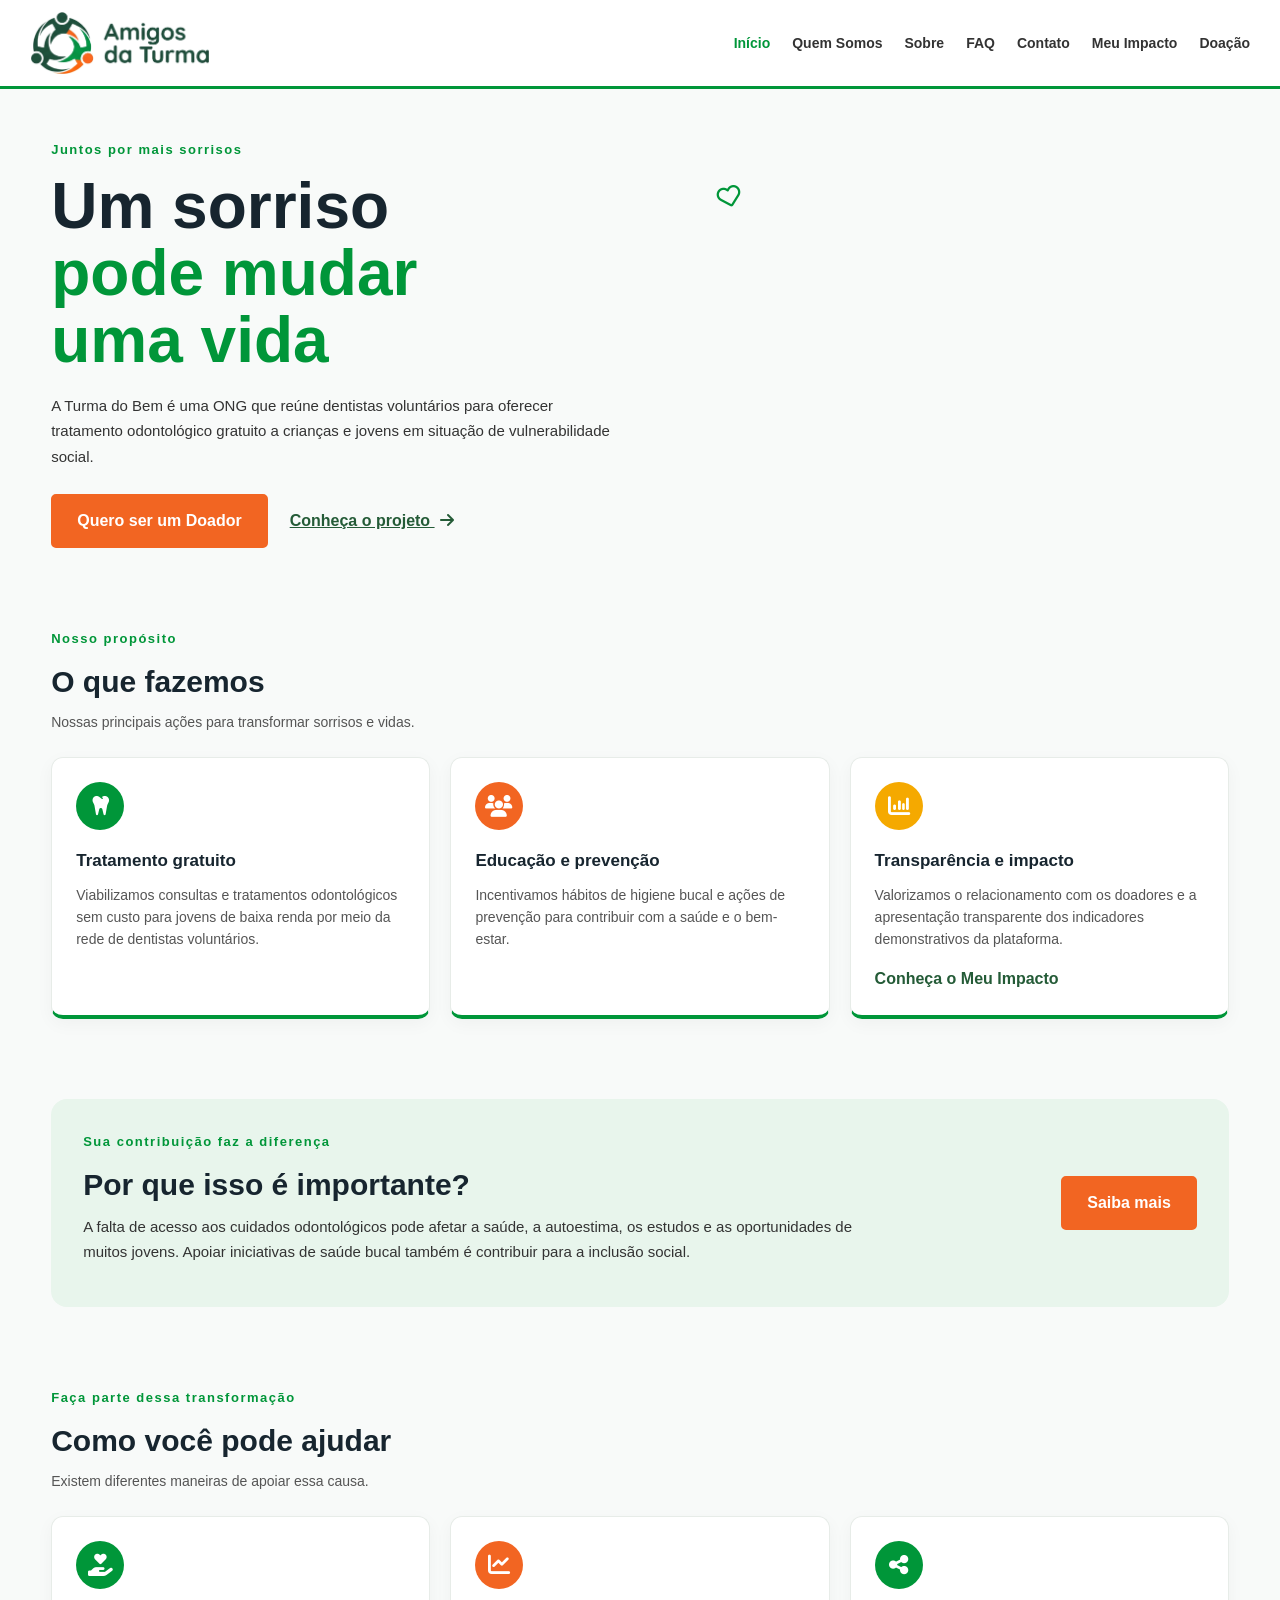
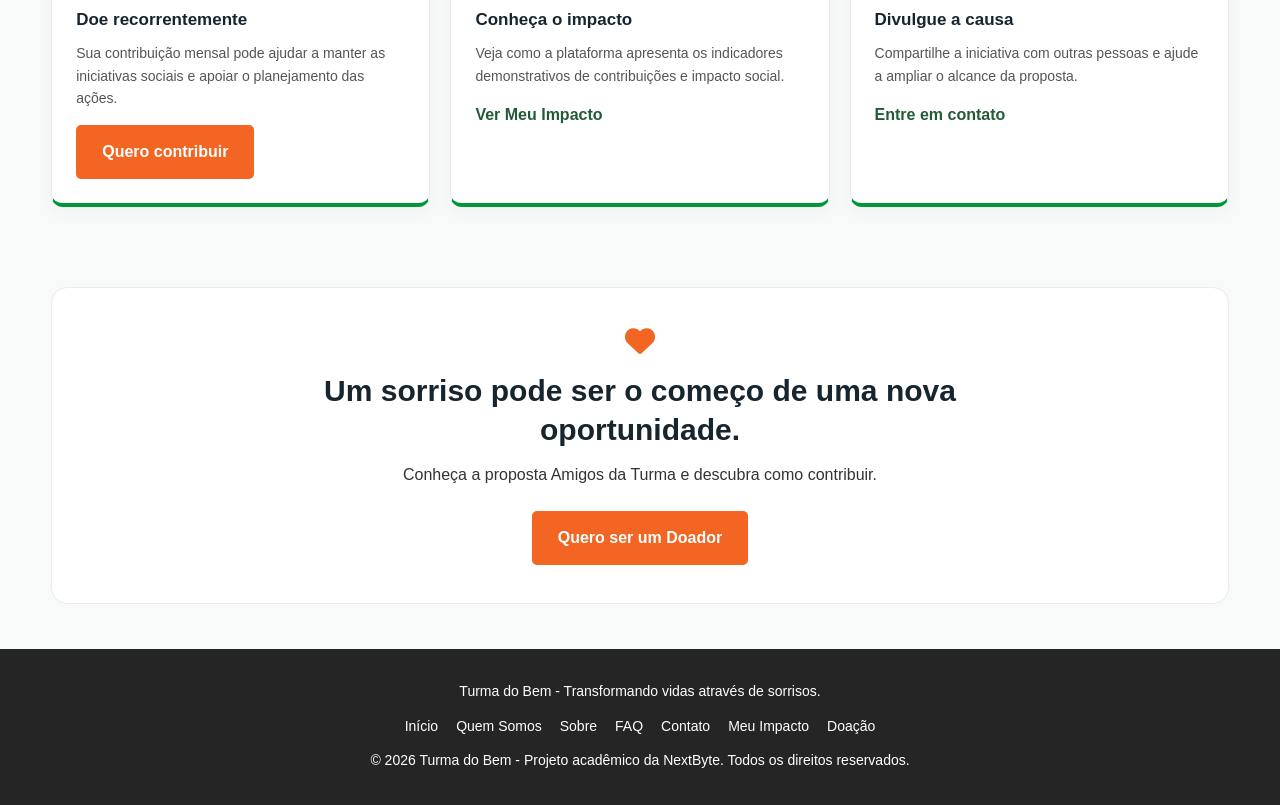
==== commit b7b56bd1: "Adicionado Logo Amigos da Turma" ====
--- a/index.html
+++ b/index.html
@@ -1,228 +1,234 @@
 <!doctype html>
 <html lang="pt-BR">
-  <head>
-    <meta charset="UTF-8" />
-    <meta name="viewport" content="width=device-width, initial-scale=1.0" />
-    <meta
-      name="description"
-      content="Amigos da Turma - Plataforma de captação e relacionamento para a Turma do Bem."
-    />
-
-    <link
-      rel="stylesheet"
-      href="https://cdnjs.cloudflare.com/ajax/libs/font-awesome/6.7.2/css/all.min.css"
-    />
-    <link rel="stylesheet" href="css/style.css" />
-
-    <title>Turma do Bem | Amigos da Turma</title>
-  </head>
-
-  <body>
-    <!-- Cabeçalho e menu de navegação -->
-    <header>
-      <a class="logo" href="./index.html">
-        <span>Amigos da Turma</span>
+<head>
+  <meta charset="UTF-8" />
+  <meta name="viewport" content="width=device-width, initial-scale=1.0" />
+  <meta
+    name="description"
+    content="Amigos da Turma - Plataforma de captação e relacionamento para a Turma do Bem."
+  />
+  <link rel="icon" type="image/png" href="imagens/favicon-amigos.png" />
+  <link rel="stylesheet" href="css/style.css">
+  <link rel="stylesheet" href="css/inicio.css">
+  <link rel="stylesheet" href="css/media.css">
+
+  <link
+    rel="stylesheet"
+    href="https://cdnjs.cloudflare.com/ajax/libs/font-awesome/6.7.2/css/all.min.css"
+  />
+
+  <title>Turma do Bem | Amigos da Turma</title>
+</head>
+
+<body>
+  <!-- Cabeçalho e menu de navegação -->
+  <header>
+    <a class="logo" href="./index.html" aria-label="Amigos da Turma - página inicial">
+      <img src="imagens/logo-amigos-da-turma.png" alt="Amigos da Turma" />
+    </a>
+
+    <button class="botao-menu" type="button" aria-expanded="false" aria-controls="menu-principal">☰ Menu</button>
+    <nav class="navbar" id="menu-principal">
+      <ul class="nav-menu">
+        <li><a class="nav-link active" href="./index.html">Início</a></li>
+        <li><a class="nav-link" href="./pages/integrantes.html">Quem Somos</a></li>
+        <li><a class="nav-link" href="./pages/sobre.html">Sobre</a></li>
+        <li><a class="nav-link" href="./pages/faq.html">FAQ</a></li>
+        <li><a class="nav-link" href="./pages/contato.html">Contato</a></li>
+        <li><a class="nav-link" href="./pages/meu-impacto.html">Meu Impacto</a></li>
+        <li><a class="nav-link" href="./pages/doacao.html">Doação</a></li>
+      </ul>
+    </nav>
+  </header>
+
+  <!-- Conteúdo principal da página inicial -->
+  <main class="pagina-inicial">
+    <!-- Banner de apresentação do projeto -->
+    <section class="banner-inicial">
+      <div class="banner-texto">
+        <p class="texto-destaque">Juntos por mais sorrisos</p>
+
+        <h1>
+          Um sorriso
+          <span class="titulo-verde">pode mudar</span>
+          <span class="titulo-verde">uma vida</span>
+        </h1>
+
+        <p>
+          A Turma do Bem é uma ONG que reúne dentistas voluntários para
+          oferecer tratamento odontológico gratuito a crianças e jovens em
+          situação de vulnerabilidade social.
+        </p>
+
+        <div class="banner-botoes">
+          <a class="btn-destaque" href="pages/doacao.html">
+            Quero ser um Doador
+          </a>
+
+          <a class="link-secundario" href="pages/sobre.html">
+            Conheça o projeto
+            <i class="fa-solid fa-arrow-right"></i>
+          </a>
+        </div>
+      </div>
+
+      <div class="banner-imagem">
+        <img src="imagens/banner.jpg" alt="Criança sorrindo" />
+
+        <i class="fa-regular fa-heart coracao-banner"></i>
+        <i class="fa-solid fa-sparkles brilho-banner"></i>
+      </div>
+    </section>
+
+    <!-- Apresentação das principais ações -->
+    <section class="secao-acoes">
+      <div class="titulo-secao">
+        <p class="texto-destaque">Nosso propósito</p>
+        <h2>O que fazemos</h2>
+        <p>Nossas principais ações para transformar sorrisos e vidas.</p>
+      </div>
+
+      <div class="cards cards-acoes">
+        <article class="card card-acao">
+          <div class="icone-card icone-verde">
+            <i class="fa-solid fa-tooth"></i>
+          </div>
+          <h3>Tratamento gratuito</h3>
+          <p>
+            Viabilizamos consultas e tratamentos odontológicos sem custo para
+            jovens de baixa renda por meio da rede de dentistas voluntários.
+          </p>
+        </article>
+
+        <article class="card card-acao">
+          <div class="icone-card icone-laranja">
+            <i class="fa-solid fa-users"></i>
+          </div>
+          <h3>Educação e prevenção</h3>
+          <p>
+            Incentivamos hábitos de higiene bucal e ações de prevenção para
+            contribuir com a saúde e o bem-estar.
+          </p>
+        </article>
+
+        <article class="card card-acao">
+          <div class="icone-card icone-amarelo">
+            <i class="fa-solid fa-chart-column"></i>
+          </div>
+          <h3>Transparência e impacto</h3>
+          <p>
+            Valorizamos o relacionamento com os doadores e a apresentação
+            transparente dos indicadores demonstrativos da plataforma.
+          </p>
+          <a href="pages/meu-impacto.html">Conheça o Meu Impacto</a>
+        </article>
+      </div>
+    </section>
+
+    <!-- Destaque sobre a importância da contribuição -->
+    <section class="banner-impacto">
+      <div class="banner-impacto-texto">
+        <p class="texto-destaque">Sua contribuição faz a diferença</p>
+        <h2>Por que isso é importante?</h2>
+        <p>
+          A falta de acesso aos cuidados odontológicos pode afetar a saúde, a
+          autoestima, os estudos e as oportunidades de muitos jovens. Apoiar
+          iniciativas de saúde bucal também é contribuir para a inclusão
+          social.
+        </p>
+      </div>
+
+      <div class="impacto-botao">
+        <a class="btn-destaque" href="pages/sobre.html">Saiba mais</a>
+      </div>
+    </section>
+
+    <!-- Formas de ajudar a causa -->
+    <section class="secao-ajuda">
+      <div class="titulo-secao">
+        <p class="texto-destaque">Faça parte dessa transformação</p>
+        <h2>Como você pode ajudar</h2>
+        <p>Existem diferentes maneiras de apoiar essa causa.</p>
+      </div>
+
+      <div class="cards cards-ajuda">
+        <article class="card card-ajuda">
+          <div class="icone-card icone-verde">
+            <i class="fa-solid fa-hand-holding-heart"></i>
+          </div>
+          <h3>Doe recorrentemente</h3>
+          <p>
+            Sua contribuição mensal pode ajudar a manter as iniciativas
+            sociais e apoiar o planejamento das ações.
+          </p>
+          <a class="btn-destaque" href="pages/doacao.html">
+            Quero contribuir
+          </a>
+        </article>
+
+        <article class="card card-ajuda">
+          <div class="icone-card icone-laranja">
+            <i class="fa-solid fa-chart-line"></i>
+          </div>
+          <h3>Conheça o impacto</h3>
+          <p>
+            Veja como a plataforma apresenta os indicadores demonstrativos de
+            contribuições e impacto social.
+          </p>
+          <a class="link-secundario" href="pages/meu-impacto.html">
+            Ver Meu Impacto
+          </a>
+        </article>
+
+        <article class="card card-ajuda">
+          <div class="icone-card icone-verde">
+            <i class="fa-solid fa-share-nodes"></i>
+          </div>
+          <h3>Divulgue a causa</h3>
+          <p>
+            Compartilhe a iniciativa com outras pessoas e ajude a ampliar o
+            alcance da proposta.
+          </p>
+          <a class="link-secundario" href="pages/contato.html">
+            Entre em contato
+          </a>
+        </article>
+      </div>
+    </section>
+
+    <!-- Chamada final para contribuição -->
+    <section class="chamada-final">
+      <i class="fa-solid fa-heart chamada-icone"></i>
+      <h2>Um sorriso pode ser o começo de uma nova oportunidade.</h2>
+      <p>Conheça a proposta Amigos da Turma e descubra como contribuir.</p>
+      <a class="btn-destaque" href="pages/doacao.html">
+        Quero ser um Doador
       </a>
-
-      <nav class="navbar">
-        <ul class="nav-menu">
-          <li><a class="nav-link active" href="./index.html">Início</a></li>
-          <li><a class="nav-link" href="./pages/integrantes.html">Quem Somos</a></li>
-          <li><a class="nav-link" href="./pages/sobre.html">Sobre</a></li>
-          <li><a class="nav-link" href="./pages/faq.html">FAQ</a></li>
-          <li><a class="nav-link" href="./pages/contato.html">Contato</a></li>
-          <li><a class="nav-link" href="./pages/meu-impacto.html">Meu Impacto</a></li>
-          <li><a class="nav-link" href="./pages/doacao.html">Doação</a></li>
-        </ul>
-      </nav>
-    </header>
-
-    <!-- Conteúdo principal da página inicial -->
-    <main class="pagina-inicial">
-      <!-- Banner de apresentação do projeto -->
-      <section class="banner-inicial">
-        <div class="banner-texto">
-          <p class="texto-destaque">Juntos por mais sorrisos</p>
-
-          <h1>
-            Um sorriso
-            <span class="titulo-verde">pode mudar</span>
-            <span class="titulo-verde">uma vida</span>
-          </h1>
-
-          <p>
-            A Turma do Bem é uma ONG que reúne dentistas voluntários para
-            oferecer tratamento odontológico gratuito a crianças e jovens em
-            situação de vulnerabilidade social.
-          </p>
-
-          <div class="banner-botoes">
-            <a class="btn-destaque" href="pages/doacao.html">
-              Quero ser um Doador
-            </a>
-
-            <a class="link-secundario" href="pages/sobre.html">
-              Conheça o projeto
-              <i class="fa-solid fa-arrow-right"></i>
-            </a>
-          </div>
-        </div>
-
-        <div class="banner-imagem">
-          <img src="imagens/banner.jpg" alt="Criança sorrindo" />
-
-          <i class="fa-regular fa-heart coracao-banner"></i>
-          <i class="fa-solid fa-sparkles brilho-banner"></i>
-        </div>
-      </section>
-
-      <!-- Apresentação das principais ações -->
-      <section class="secao-acoes">
-        <div class="titulo-secao">
-          <p class="texto-destaque">Nosso propósito</p>
-          <h2>O que fazemos</h2>
-          <p>Nossas principais ações para transformar sorrisos e vidas.</p>
-        </div>
-
-        <div class="cards cards-acoes">
-          <article class="card card-acao">
-            <div class="icone-card icone-verde">
-              <i class="fa-solid fa-tooth"></i>
-            </div>
-            <h3>Tratamento gratuito</h3>
-            <p>
-              Viabilizamos consultas e tratamentos odontológicos sem custo para
-              jovens de baixa renda por meio da rede de dentistas voluntários.
-            </p>
-          </article>
-
-          <article class="card card-acao">
-            <div class="icone-card icone-laranja">
-              <i class="fa-solid fa-users"></i>
-            </div>
-            <h3>Educação e prevenção</h3>
-            <p>
-              Incentivamos hábitos de higiene bucal e ações de prevenção para
-              contribuir com a saúde e o bem-estar.
-            </p>
-          </article>
-
-          <article class="card card-acao">
-            <div class="icone-card icone-amarelo">
-              <i class="fa-solid fa-chart-column"></i>
-            </div>
-            <h3>Transparência e impacto</h3>
-            <p>
-              Valorizamos o relacionamento com os doadores e a apresentação
-              transparente dos indicadores demonstrativos da plataforma.
-            </p>
-            <a href="pages/meu-impacto.html">Conheça o Meu Impacto</a>
-          </article>
-        </div>
-      </section>
-
-      <!-- Destaque sobre a importância da contribuição -->
-      <section class="banner-impacto">
-        <div class="banner-impacto-texto">
-          <p class="texto-destaque">Sua contribuição faz a diferença</p>
-          <h2>Por que isso é importante?</h2>
-          <p>
-            A falta de acesso aos cuidados odontológicos pode afetar a saúde, a
-            autoestima, os estudos e as oportunidades de muitos jovens. Apoiar
-            iniciativas de saúde bucal também é contribuir para a inclusão
-            social.
-          </p>
-        </div>
-
-        <div class="impacto-botao">
-          <a class="btn-destaque" href="pages/sobre.html">Saiba mais</a>
-        </div>
-      </section>
-
-      <!-- Formas de ajudar a causa -->
-      <section class="secao-ajuda">
-        <div class="titulo-secao">
-          <p class="texto-destaque">Faça parte dessa transformação</p>
-          <h2>Como você pode ajudar</h2>
-          <p>Existem diferentes maneiras de apoiar essa causa.</p>
-        </div>
-
-        <div class="cards cards-ajuda">
-          <article class="card card-ajuda">
-            <div class="icone-card icone-verde">
-              <i class="fa-solid fa-hand-holding-heart"></i>
-            </div>
-            <h3>Doe recorrentemente</h3>
-            <p>
-              Sua contribuição mensal pode ajudar a manter as iniciativas
-              sociais e apoiar o planejamento das ações.
-            </p>
-            <a class="btn-destaque" href="pages/doacao.html">
-              Quero contribuir
-            </a>
-          </article>
-
-          <article class="card card-ajuda">
-            <div class="icone-card icone-laranja">
-              <i class="fa-solid fa-chart-line"></i>
-            </div>
-            <h3>Conheça o impacto</h3>
-            <p>
-              Veja como a plataforma apresenta os indicadores demonstrativos de
-              contribuições e impacto social.
-            </p>
-            <a class="link-secundario" href="pages/meu-impacto.html">
-              Ver Meu Impacto
-            </a>
-          </article>
-
-          <article class="card card-ajuda">
-            <div class="icone-card icone-verde">
-              <i class="fa-solid fa-share-nodes"></i>
-            </div>
-            <h3>Divulgue a causa</h3>
-            <p>
-              Compartilhe a iniciativa com outras pessoas e ajude a ampliar o
-              alcance da proposta.
-            </p>
-            <a class="link-secundario" href="pages/contato.html">
-              Entre em contato
-            </a>
-          </article>
-        </div>
-      </section>
-
-      <!-- Chamada final para contribuição -->
-      <section class="chamada-final">
-        <i class="fa-solid fa-heart chamada-icone"></i>
-        <h2>Um sorriso pode ser o começo de uma nova oportunidade.</h2>
-        <p>Conheça a proposta Amigos da Turma e descubra como contribuir.</p>
-        <a class="btn-destaque" href="pages/doacao.html">
-          Quero ser um Doador
-        </a>
-      </section>
-    </main>
-
-    <!-- Rodapé com links e informações do projeto -->
-    <footer>
-      <p>Turma do Bem - Transformando vidas através de sorrisos.</p>
-
-      <nav class="footer-nav">
-        <ul>
-          <li><a href="./index.html">Início</a></li>
-          <li><a href="./pages/integrantes.html">Quem Somos</a></li>
-          <li><a href="./pages/sobre.html">Sobre</a></li>
-          <li><a href="./pages/faq.html">FAQ</a></li>
-          <li><a href="./pages/contato.html">Contato</a></li>
-          <li><a href="./pages/meu-impacto.html">Meu Impacto</a></li>
-          <li><a href="./pages/doacao.html">Doação</a></li>
-        </ul>
-      </nav>
-
-      <p>
-        &copy; 2026 Turma do Bem - Projeto acadêmico da NextByte. Todos os
-        direitos reservados.
-      </p>
-    </footer>
-  </body>
-</html>+    </section>
+  </main>
+
+  <!-- Rodapé com links e informações do projeto -->
+  <footer>
+    <p>Turma do Bem - Transformando vidas através de sorrisos.</p>
+
+    <nav class="footer-nav">
+      <ul>
+        <li><a href="./index.html">Início</a></li>
+        <li><a href="./pages/integrantes.html">Quem Somos</a></li>
+        <li><a href="./pages/sobre.html">Sobre</a></li>
+        <li><a href="./pages/faq.html">FAQ</a></li>
+        <li><a href="./pages/contato.html">Contato</a></li>
+        <li><a href="./pages/meu-impacto.html">Meu Impacto</a></li>
+        <li><a href="./pages/doacao.html">Doação</a></li>
+      </ul>
+    </nav>
+
+    <p>
+      &copy; 2026 Turma do Bem - Projeto acadêmico da NextByte. Todos os
+      direitos reservados.
+    </p>
+  </footer>
+
+  <script src="js/menu.js"></script>
+</body>
+</html>
--- a/css/style.css
+++ b/css/style.css
@@ -1,4 +1,19 @@
 :root {
+  /* Cores */
+  --verde: #009639;
+  --verde-escuro: #245B37;
+  --verde-claro: #E8F5EC;
+  --laranja: #F26522;
+  --laranja-escuro: #D95113;
+  --amarelo: #FFC857;
+  --fundo: #F8F9FA;
+  --branco: #FFFFFF;
+  --texto: #333333;
+  --texto-suave: #62717E;
+  --titulo-escuro: #17252F;
+  --borda: #E5EDE7;
+  --rodape: #252525;
+
   /* Fonte e tamanhos de texto */
   --fonte: Poppins, Arial, sans-serif;
   --fs-cell: 4rem;
@@ -20,7 +35,7 @@
 }
 
 
-/* ---------- 2. RESET E ESTILOS GERAIS ---------- */
+/* RESET E ESTILOS GERAIS */
 * {
   margin: 0;
   padding: 0;
@@ -28,9 +43,9 @@
 }
 
 body {
-  background-color: #F8F9FA;
+  background-color: var(--fundo);
   font-family: var(--fonte);
-  color: #333333;
+  color: var(--texto);
   font-size: var(--fs-texto);
   line-height: 1.5;
   overflow-wrap: break-word;
@@ -46,7 +61,7 @@
   font-size: var(--fs-titulo-compacto);
   line-height: 1.25;
   margin-bottom: 0.75rem;
-  color: #245B37;
+  color: var(--verde-escuro);
 }
 
 h2 {
@@ -54,14 +69,14 @@
   line-height: 1.3;
   margin-top: 1.375rem;
   margin-bottom: 0.625rem;
-  color: #245B37;
+  color: var(--verde-escuro);
 }
 
 h3 {
   font-size: 1.125rem;
   margin-top: 0.75rem;
   margin-bottom: 0.25rem;
-  color: #245B37;
+  color: var(--verde-escuro);
 }
 
 p {
@@ -84,11 +99,11 @@
 }
 
 a {
-  color: #009639;
+  color: var(--verde);
 }
 
 a:hover {
-  color: #F26522;
+  color: var(--laranja);
 }
 
 /* Contorno visível para quem navega pelo teclado */
@@ -97,12 +112,12 @@
 input:focus-visible,
 select:focus-visible,
 textarea:focus-visible {
-  outline: 0.1875rem solid #F26522;
+  outline: 0.1875rem solid var(--laranja);
   outline-offset: 0.125rem;
 }
 
 
-/* ---------- 3. CABEÇALHO E MENU ---------- */
+/* CABEÇALHO E MENU */
 header {
   display: flex;
   justify-content: space-between;
@@ -110,25 +125,25 @@
   width: 100%;
   gap: 1.5625rem;
   padding: 0.75rem 1.875rem;
-  background-color: #FFFFFF;
-  border-bottom: 0.1875rem solid #009639;
+  background-color: var(--branco);
+  border-bottom: 0.1875rem solid var(--verde);
 }
 
 /* Logo */
 header .logo,
 header > a {
-  display: inline-block;
-  font-size: 1.5rem;
-  font-weight: bold;
-  color: #333333;
+  display: inline-flex;
+  align-items: center;
+  flex: 0 0 auto;
   text-decoration: none;
   white-space: nowrap;
 }
 
-header .logo span,
-header > a span {
-  font-size: 1.5rem;
-  font-weight: bold;
+header .logo img {
+  display: block;
+  width: 11.25rem;
+  max-height: 3.875rem;
+  object-fit: contain;
 }
 
 header nav {
@@ -146,7 +161,7 @@
 }
 
 header nav a {
-  color: #333333;
+  color: var(--texto);
   text-decoration: none;
   font-weight: bold;
   font-size: 0.875rem;
@@ -157,7 +172,7 @@
 header nav a.active,
 header nav a.ativo,
 header nav a[aria-current="page"] {
-  color: #009639;
+  color: var(--verde);
 }
 
 /* Botão do menu hambúrguer (só aparece em telas menores,
@@ -166,26 +181,26 @@
   display: none;
   padding: 0.5rem 0.875rem;
   background-color: transparent;
-  color: #245B37;
-  border: 0.125rem solid #009639;
+  color: var(--verde-escuro);
+  border: 0.125rem solid var(--verde);
   font-size: 1rem;
 }
 
 header > button:hover {
-  background-color: #E8F5EC;
-  color: #245B37;
-}
-
-
-/* ---------- 4. BOTÕES ---------- */
+  background-color: var(--verde-claro);
+  color: var(--verde-escuro);
+}
+
+
+/* BOTÕES */
 /* Botão principal (laranja) */
 .btn-destaque,
 button {
   display: inline-block;
   padding: 0.8125rem 1.5rem;
-  background-color: #F26522;
-  color: #FFFFFF;
-  border: 0.125rem solid #F26522;
+  background-color: var(--laranja);
+  color: var(--branco);
+  border: 0.125rem solid var(--laranja);
   border-radius: var(--raio-botao);
   font-family: inherit;
   font-size: 1rem;
@@ -197,9 +212,9 @@
 
 .btn-destaque:hover,
 button:hover {
-  background-color: #D95113;
-  border-color: #D95113;
-  color: #FFFFFF;
+  background-color: var(--laranja-escuro);
+  border-color: var(--laranja-escuro);
+  color: var(--branco);
 }
 
 /* Botão secundário (contorno verde) */
@@ -209,8 +224,8 @@
   display: inline-block;
   padding: 0.8125rem 1.5rem;
   background-color: transparent;
-  color: #245B37;
-  border: 0.125rem solid #245B37;
+  color: var(--verde-escuro);
+  border: 0.125rem solid var(--verde-escuro);
   border-radius: var(--raio-botao);
   font-weight: bold;
   text-decoration: none;
@@ -220,19 +235,19 @@
 .btn-secundario:hover,
 .btn-sobre-secundario:hover,
 .btn-impacto-secundario:hover {
-  background-color: #245B37;
-  color: #FFFFFF;
+  background-color: var(--verde-escuro);
+  color: var(--branco);
 }
 
 /* Link de apoio ao lado dos botões */
 .link-secundario {
-  color: #245B37;
+  color: var(--verde-escuro);
   font-weight: bold;
   text-decoration: underline;
 }
 
 .link-secundario:hover {
-  color: #F26522;
+  color: var(--laranja);
 }
 
 .link-secundario i {
@@ -240,15 +255,15 @@
 }
 
 
-/* ---------- 5. FORMULÁRIOS (GERAL) ---------- */
+/* FORMULÁRIOS (GERAL) */
 form {
   width: 100%;
   max-width: 37.5rem;
   margin: 1.25rem 0;
   padding: 1.5625rem;
-  background-color: #FFFFFF;
+  background-color: var(--branco);
   border-radius: var(--raio);
-  border-top: 0.25rem solid #009639;
+  border-top: 0.25rem solid var(--verde);
 }
 
 label {
@@ -256,7 +271,7 @@
   margin-top: 0.9375rem;
   margin-bottom: 0.3125rem;
   font-weight: bold;
-  color: #245B37;
+  color: var(--verde-escuro);
 }
 
 input:not([type="radio"]):not([type="checkbox"]),
@@ -266,10 +281,10 @@
   width: 100%;
   max-width: 100%;
   padding: 0.75rem 0.875rem;
-  background-color: #FFFFFF;
+  background-color: var(--branco);
   border: 0.0625rem solid #D6E0D9;
   border-radius: var(--raio);
-  color: #333333;
+  color: var(--texto);
   font-family: inherit;
   font-size: var(--fs-pequeno);
 }
@@ -281,13 +296,13 @@
 input:focus,
 select:focus,
 textarea:focus {
-  border-color: #009639;
+  border-color: var(--verde);
 }
 
 input[type="radio"],
 input[type="checkbox"] {
   width: auto;
-  accent-color: #009639;
+  accent-color: var(--verde);
 }
 
 form button {
@@ -312,26 +327,26 @@
 .mensagem-sucesso {
   margin-top: 1.25rem;
   padding: 0.9375rem;
-  background-color: #E8F5EC;
-  border: 0.0625rem solid #009639;
+  background-color: var(--verde-claro);
+  border: 0.0625rem solid var(--verde);
   border-radius: var(--raio);
-  color: #245B37;
-  font-weight: bold;
-}
-
-
-/* ---------- 6. RODAPÉ ---------- */
+  color: var(--verde-escuro);
+  font-weight: bold;
+}
+
+
+/* RODAPÉ */
 footer {
   width: 100%;
   padding: 1.5rem 1.25rem;
-  background-color: #252525;
-  color: #FFFFFF;
+  background-color: var(--rodape);
+  color: var(--branco);
   text-align: center;
 }
 
 footer h2 {
   margin-top: 0;
-  color: #FFFFFF;
+  color: var(--branco);
 }
 
 footer p {
@@ -358,7 +373,7 @@
 
 footer nav a,
 .footer-nav a {
-  color: #FFFFFF;
+  color: var(--branco);
   font-size: var(--fs-pequeno);
   font-weight: normal;
   text-decoration: none;
@@ -366,17 +381,17 @@
 
 footer nav a:hover,
 .footer-nav a:hover {
-  color: #F26522;
-}
-
-
-/* ---------- 7. COMPONENTES COMPARTILHADOS ---------- */
+  color: var(--laranja);
+}
+
+
+/* COMPONENTES COMPARTILHADOS */
 /* Aviso de funcionalidade demonstrativa */
 .aviso-demo {
   margin: 0 0 1.25rem;
   padding: 0.875rem 1rem;
-  background-color: #E8F5EC;
-  border-left: 0.25rem solid #F26522;
+  background-color: var(--verde-claro);
+  border-left: 0.25rem solid var(--laranja);
   border-radius: 0.375rem;
   color: #365A45;
   font-size: var(--fs-pequeno);
@@ -392,23 +407,23 @@
 .card-sobre,
 .card-impacto,
 .indicador {
-  background-color: #FFFFFF;
+  background-color: var(--branco);
 }
 
 /* Ícones coloridos (círculo com símbolo) */
 .icone-verde {
-  background-color: #009639;
-  color: #FFFFFF;
+  background-color: var(--verde);
+  color: var(--branco);
 }
 
 .icone-laranja {
-  background-color: #F26522;
-  color: #FFFFFF;
+  background-color: var(--laranja);
+  color: var(--branco);
 }
 
 .icone-amarelo {
   background-color: #F5A900;
-  color: #FFFFFF;
+  color: var(--branco);
 }
 
 /* Etiqueta pequena acima dos títulos */
@@ -419,1931 +434,8 @@
 .etiqueta-impacto,
 .integrantes-etiqueta {
   margin-bottom: 0.75rem;
-  color: #009639;
+  color: var(--verde);
   font-size: 0.8125rem;
   font-weight: bold;
   letter-spacing: 0.0938rem;
-}
-
-
-/* ---------- 8. PÁGINA INICIAL ---------- */
-.pagina-inicial {
-  padding: 1.875rem 4%;
-  background-color: #F8FAF9;
-  color: #333333;
-}
-
-.pagina-inicial p {
-  line-height: 1.7;
-}
-
-.pagina-inicial h2 {
-  font-size: var(--fs-secao);
-}
-
-/* Banner principal */
-.banner-inicial {
-  display: flex;
-  align-items: center;
-  justify-content: space-between;
-  gap: 2.5rem;
-  padding: 1.25rem 0 2.1875rem;
-}
-
-.banner-texto {
-  flex: 1;
-  min-width: 0;
-}
-
-.banner-inicial .banner-texto h1 {
-  margin: 0.75rem 0 1.125rem;
-  color: #17252F;
-  font-size: var(--fs-cell);
-  line-height: 1.05;
-}
-
-.banner-texto .titulo-verde,
-.pagina-inicial .titulo-verde {
-  display: block;
-  color: #009639;
-}
-
-.banner-texto > p:not(.texto-destaque) {
-  max-width: 35rem;
-  margin-bottom: 1.5625rem;
-  font-size: 0.9375rem;
-  line-height: 1.7;
-}
-
-.banner-botoes {
-  display: flex;
-  align-items: center;
-  flex-wrap: wrap;
-  gap: 1.375rem;
-  margin-top: 1.375rem;
-}
-
-.banner-imagem {
-  position: relative;
-  flex: 1;
-  min-width: 0;
-}
-
-.banner-imagem img {
-  display: block;
-  width: 100%;
-  height: 21.25rem;
-  object-fit: cover;
-  object-position: center;
-  border-radius: 48% 0.75rem 48% 0.75rem;
-}
-
-.banner-imagem p {
-  position: absolute;
-  right: 0.625rem;
-  bottom: 0.625rem;
-  max-width: 10.625rem;
-  margin: 0;
-  padding: 0.75rem;
-  background-color: #FFFFFF;
-  color: #009639;
-  border-radius: 0.625rem;
-  font-weight: bold;
-  text-align: center;
-}
-
-.banner-imagem .frase-imagem {
-  width: 7.8125rem;
-  padding: 0;
-  background-color: transparent;
-  font-size: 1rem;
-  font-style: italic;
-  line-height: 1.25;
-  transform: rotate(-9deg);
-}
-
-.banner-imagem .frase-imagem span {
-  display: block;
-}
-
-.banner-imagem .coracao-banner {
-  position: absolute;
-  top: 0.625rem;
-  left: 10%;
-  color: #009639;
-  font-size: 1.5rem;
-  transform: rotate(-15deg);
-}
-
-.banner-imagem .brilho-banner {
-  position: absolute;
-  top: 0.9375rem;
-  right: 0.5rem;
-  color: #F26522;
-  font-size: 1.375rem;
-  transform: rotate(15deg);
-}
-
-/* Seções de ações e formas de ajudar */
-.secao-acoes,
-.secao-ajuda {
-  padding: 2.8125rem 0;
-}
-
-.titulo-secao {
-  margin-bottom: 1.375rem;
-}
-
-.titulo-secao h2,
-.banner-impacto h2,
-.chamada-final h2 {
-  margin: 0.5rem 0 0.625rem;
-  color: #17252F;
-}
-
-.titulo-secao > p:last-child {
-  margin-bottom: 0;
-  color: #555555;
-  font-size: var(--fs-pequeno);
-}
-
-.cards-acoes,
-.cards-ajuda {
-  display: flex;
-  align-items: stretch;
-  gap: 1.25rem;
-}
-
-.card-acao,
-.card-ajuda {
-  flex: 1;
-  min-width: 0;
-  padding: 1.5rem;
-  border: 0.0625rem solid #E7ECE8;
-  border-bottom: 0.25rem solid #009639;
-  border-radius: var(--raio-card);
-  box-shadow: 0 0.3125rem 1.125rem rgba(0, 0, 0, 0.04);
-}
-
-.icone-card {
-  display: flex;
-  align-items: center;
-  justify-content: center;
-  width: 3rem;
-  height: 3rem;
-  margin-bottom: 1.125rem;
-  border-radius: 50%;
-  font-size: 1.375rem;
-}
-
-.card-acao h3,
-.card-ajuda h3 {
-  margin-top: 0;
-  margin-bottom: 0.625rem;
-  color: #17252F;
-  font-size: 1.0625rem;
-}
-
-.card-acao p,
-.card-ajuda p {
-  margin-bottom: 1rem;
-  color: #555555;
-  font-size: var(--fs-pequeno);
-  line-height: 1.6;
-}
-
-.card-acao > a,
-.card-ajuda > a:not(.btn-destaque) {
-  color: #245B37;
-  font-weight: bold;
-  text-decoration: none;
-}
-
-/* Destaque sobre a importância do impacto */
-.banner-impacto {
-  display: flex;
-  align-items: center;
-  justify-content: space-between;
-  gap: 2.1875rem;
-  margin: 2.1875rem 0;
-  padding: 2rem;
-  background-color: #E8F5EC;
-  border-radius: var(--raio-grande);
-}
-
-.banner-impacto-texto,
-.banner-impacto > div:first-child {
-  max-width: 48.75rem;
-}
-
-.banner-impacto p:not(.texto-destaque) {
-  font-size: 0.9375rem;
-  line-height: 1.7;
-}
-
-.impacto-botao {
-  flex-shrink: 0;
-}
-
-/* Chamada final */
-.chamada-final {
-  margin-top: 2.1875rem;
-  margin-bottom: 0.9375rem;
-  padding: 2.375rem 1.5625rem;
-  background-color: #FFFFFF;
-  border: 0.0625rem solid #E7ECE8;
-  border-radius: var(--raio-grande);
-  text-align: center;
-}
-
-.chamada-final h2 {
-  max-width: 46.875rem;
-  margin: 0.75rem auto;
-}
-
-.chamada-final p {
-  margin-bottom: 1.375rem;
-}
-
-.chamada-icone {
-  color: #F26522;
-  font-size: 1.875rem;
-}
-
-
-/* ---------- 9. PÁGINA SOBRE ---------- */
-.pagina-sobre {
-  padding: 0;
-  background-color: #F8F9FA;
-  color: #333333;
-}
-
-/* Banner de apresentação */
-.banner-sobre {
-  display: flex;
-  align-items: center;
-  justify-content: space-between;
-  gap: 2.1875rem;
-  padding: 2.1875rem 5%;
-  background-color: #FFFFFF;
-  text-align: left;
-}
-
-.conteudo-banner-sobre {
-  flex: 1;
-  min-width: 0;
-}
-
-.conteudo-banner-sobre h1 {
-  margin-bottom: 0.9375rem;
-  font-size: var(--fs-titulo);
-  line-height: 1.2;
-}
-
-.conteudo-banner-sobre > p:not(.etiqueta-sobre) {
-  margin: 0 0 1.25rem;
-  font-size: 0.9375rem;
-  line-height: 1.7;
-}
-
-.imagem-banner-sobre {
-  flex: 1;
-  min-width: 0;
-}
-
-.imagem-banner-sobre img {
-  display: block;
-  width: 100%;
-  height: 18.75rem;
-  object-fit: cover;
-  border-radius: var(--raio-grande);
-}
-
-.botoes-sobre {
-  display: flex;
-  align-items: center;
-  flex-wrap: wrap;
-  gap: 0.75rem;
-  margin-top: 1.25rem;
-}
-
-.secao-sobre {
-  padding: 3.4375rem 8%;
-}
-
-.secao-ciclo,
-.secao-funcionamento {
-  padding: 3.4375rem 10%;
-}
-
-.titulo-sobre {
-  max-width: 47.5rem;
-  margin: 0 auto 2rem;
-  text-align: center;
-}
-
-.titulo-sobre h2,
-.texto-contexto h2,
-.secao-funcionamento h2,
-.chamada-sobre h2 {
-  margin-bottom: 1rem;
-  font-size: var(--fs-secao);
-}
-
-.titulo-sobre > p:not(.etiqueta-sobre),
-.texto-contexto p,
-.secao-funcionamento > p:not(.etiqueta-sobre),
-.chamada-sobre > p:not(.etiqueta-sobre) {
-  color: #62717E;
-  line-height: 1.8;
-}
-
-/* Cards da página Sobre (3 por linha) */
-.pagina-sobre .cards-sobre {
-  display: grid;
-  grid-template-columns: repeat(3, minmax(0, 1fr));
-  align-items: stretch;
-  gap: 1.25rem;
-  width: 100%;
-}
-
-.pagina-sobre .cards-sobre .card-sobre {
-  display: block;
-  width: 100%;
-  min-width: 0;
-  margin: 0;
-  padding: 1.5rem;
-  border: 0.0625rem solid #E5EDE7;
-  border-bottom: 0.1875rem solid #009639;
-  border-radius: var(--raio-card);
-  box-shadow: 0 0.25rem 0.875rem rgba(0, 0, 0, 0.04);
-  text-align: left;
-}
-
-.pagina-sobre .cards-sobre .card-programa {
-  border-bottom-color: #F26522;
-}
-
-.pagina-sobre .cards-sobre .card-sobre h3 {
-  margin-top: 0;
-  margin-bottom: 0.625rem;
-  font-size: 1.0625rem;
-}
-
-.pagina-sobre .cards-sobre .card-sobre p {
-  margin-bottom: 0;
-  color: #444444;
-  font-size: var(--fs-pequeno);
-  line-height: 1.6;
-}
-
-.numero-sobre {
-  margin-bottom: 0.75rem;
-  color: #F26522;
-  font-size: 1.625rem;
-  font-weight: bold;
-}
-
-.pagina-sobre .cards-sobre .icone-sobre {
-  display: flex;
-  align-items: center;
-  justify-content: center;
-  width: 2.75rem;
-  height: 2.75rem;
-  margin-bottom: 1rem;
-  border-radius: 0.625rem;
-}
-
-.pagina-sobre .cards-sobre .icone-sobre i {
-  font-size: 1.4375rem;
-}
-
-.pagina-sobre .cards-sobre .icone-verde {
-  background-color: #E8F5EC;
-  color: #009639;
-}
-
-.pagina-sobre .cards-sobre .icone-laranja {
-  background-color: #FFF0E8;
-  color: #F26522;
-}
-
-/* Contexto sobre saúde bucal */
-.secao-contexto {
-  display: grid;
-  grid-template-columns: 1.3fr 1fr;
-  align-items: center;
-  gap: 2.5rem;
-  background-color: #FFFFFF;
-}
-
-.destaque-contexto {
-  padding: 2rem;
-  background-color: #E8F5EC;
-  border-left: 0.3125rem solid #009639;
-  border-radius: 0.875rem;
-}
-
-.destaque-contexto h3 {
-  margin-bottom: 0.75rem;
-  font-size: 1.4375rem;
-  line-height: 1.5;
-}
-
-.destaque-contexto p {
-  color: #62717E;
-  line-height: 1.7;
-}
-
-/* Etapas do ciclo da pobreza */
-.secao-ciclo .titulo-sobre {
-  max-width: 53.125rem;
-}
-
-.lista-ciclo {
-  max-width: 53.125rem;
-  margin: 0 auto;
-}
-
-.item-ciclo {
-  display: flex;
-  align-items: center;
-  gap: 1.125rem;
-  margin-bottom: 0.75rem;
-  padding: 1.125rem 1.375rem;
-  background-color: #FFFFFF;
-  border: 0.0625rem solid #E5EDE7;
-  border-radius: var(--raio-card);
-}
-
-.item-ciclo span {
-  display: flex;
-  align-items: center;
-  justify-content: center;
-  flex-shrink: 0;
-  width: 2.625rem;
-  height: 2.625rem;
-  background-color: #E8F5EC;
-  color: #009639;
-  border-radius: 50%;
-  font-weight: bold;
-}
-
-.item-ciclo p {
-  margin-bottom: 0;
-  color: #62717E;
-  line-height: 1.6;
-}
-
-/* Funcionamento do programa (fundo verde escuro) */
-.secao-funcionamento {
-  background-color: #245B37;
-  color: #FFFFFF;
-}
-
-.secao-funcionamento h2 {
-  color: #FFFFFF;
-}
-
-.secao-funcionamento .etiqueta-sobre {
-  color: #9FE3B6;
-}
-
-.secao-funcionamento > p:not(.etiqueta-sobre) {
-  max-width: 50rem;
-  color: #DCE8EE;
-}
-
-.lista-etapas {
-  max-width: 53.125rem;
-  margin-top: 1.5625rem;
-  padding-left: 1.5625rem;
-}
-
-.lista-etapas li {
-  padding: 0.625rem 0 0.625rem 0.5rem;
-  color: #FFFFFF;
-  line-height: 1.7;
-}
-
-.secao-presenca {
-  background-color: #FFFFFF;
-}
-
-.chamada-sobre {
-  padding: 3.75rem 12%;
-  background-color: #E8F5EC;
-  text-align: center;
-}
-
-.chamada-sobre > p:not(.etiqueta-sobre) {
-  max-width: 50rem;
-  margin: 0 auto;
-}
-
-
-/* ---------- 10. PÁGINA FAQ ---------- */
-.pagina-faq {
-  padding: 0 0 3.125rem 0;
-  background-color: #F8F9FA;
-}
-
-.banner-faq {
-  padding: 3.4375rem 12%;
-  background-color: #E8F5EC;
-  text-align: center;
-}
-
-.banner-faq h1 {
-  margin-bottom: 1.125rem;
-  font-size: var(--fs-titulo);
-}
-
-.banner-faq > p:last-child {
-  max-width: 46.875rem;
-  margin: 0 auto;
-  color: #62717E;
-  line-height: 1.8;
-}
-
-/* Perguntas e respostas */
-.faq-lista {
-  max-width: 56.25rem;
-  margin: 2.5rem auto;
-  padding: 0 1.5625rem;
-}
-
-.faq-lista h2 {
-  margin-bottom: 1.25rem;
-  font-size: 1.5625rem;
-}
-
-.faq-item {
-  margin-bottom: 0.9375rem;
-  padding: 1.4375rem 1.625rem;
-  background-color: #FFFFFF;
-  border: 0.0625rem solid #E5EDE7;
-  border-left: 0.25rem solid #009639;
-  border-radius: 0.625rem;
-  box-shadow: 0 0.25rem 0.875rem rgba(36, 91, 55, 0.05);
-}
-
-.faq-item h3 {
-  margin-top: 0;
-  margin-bottom: 0.75rem;
-  font-size: 1.0625rem;
-}
-
-.faq-item p {
-  color: #62717E;
-  font-size: 0.9375rem;
-  line-height: 1.8;
-}
-
-.faq-item a {
-  display: inline-block;
-  margin-top: 0.9375rem;
-  color: #245B37;
-  font-weight: bold;
-  text-decoration: none;
-}
-
-.faq-item a:hover {
-  text-decoration: underline;
-}
-
-/* Chamada para entrar em contato */
-.chamada-faq {
-  max-width: 53.125rem;
-  margin: 3.125rem auto 0;
-  padding: 2.5rem;
-  background-color: #245B37;
-  border-radius: var(--raio-grande);
-  text-align: center;
-}
-
-.chamada-faq h2 {
-  margin-bottom: 0.75rem;
-  color: #FFFFFF;
-  font-size: 1.75rem;
-}
-
-.chamada-faq .etiqueta-faq {
-  color: #9FE3B6;
-}
-
-.chamada-faq > p:not(.etiqueta-faq) {
-  margin-bottom: 1.25rem;
-  color: #DCE8EE;
-  line-height: 1.7;
-}
-
-
-/* ---------- 11. PÁGINA CONTATO ---------- */
-.pagina-contato {
-  min-height: auto;
-  padding: 3.125rem 1.25rem;
-  background-color: #F8F9FA;
-}
-
-.pagina-contato + footer {
-  margin-top: 0;
-}
-
-.secao-contato {
-  display: grid;
-  grid-template-columns: 1fr 1fr;
-  align-items: center;
-  gap: 2.8125rem;
-  max-width: 47.5rem;
-  margin: 0 auto;
-}
-
-.introducao-contato {
-  position: relative;
-  min-width: 0;
-  margin-bottom: 1.875rem;
-  padding: 0.625rem 0;
-  text-align: center;
-}
-
-.introducao-contato h1 {
-  margin-bottom: 1rem;
-  font-size: var(--fs-titulo);
-}
-
-.introducao-contato > p:last-child {
-  color: #62717E;
-  line-height: 1.8;
-}
-
-/* Ilustração decorativa */
-.ilustracao-contato {
-  position: relative;
-  height: 13.75rem;
-  margin-top: 1.5625rem;
-  overflow: hidden;
-}
-
-.forma-laranja {
-  position: absolute;
-  left: -3.4375rem;
-  top: 1.875rem;
-  width: 6.5625rem;
-  height: 6.5625rem;
-  background-color: #FFE0A3;
-  border-radius: 50%;
-}
-
-.forma-verde {
-  position: absolute;
-  left: -1.5625rem;
-  bottom: -5.9375rem;
-  width: 16.875rem;
-  height: 10.625rem;
-  background-color: #D5E9DE;
-  border-radius: 50%;
-}
-
-.coracao-contato {
-  position: absolute;
-  left: 2.8125rem;
-  top: 6.875rem;
-  color: #009639;
-  font-size: 1.25rem;
-  transform: rotate(-15deg);
-}
-
-.icone-envelope {
-  position: absolute;
-  left: 6.5625rem;
-  top: 2.1875rem;
-  color: #009639;
-  font-size: 2.625rem;
-  transform: rotate(-12deg);
-}
-
-.icone-mensagem {
-  position: absolute;
-  left: 10.3125rem;
-  top: 5.9375rem;
-  color: #009639;
-  font-size: 2.6875rem;
-  line-height: 1;
-  transform: rotate(8deg);
-}
-
-/* Caixa e campos do formulário de contato */
-.formulario-contato {
-  min-width: 0;
-  padding: 2rem;
-  background-color: #FFFFFF;
-  border: 0.0625rem solid #E5EDE7;
-  border-radius: var(--raio-grande);
-  box-shadow: 0 0.3125rem 1.25rem rgba(36, 91, 55, 0.08);
-}
-
-.formulario-contato form {
-  width: 100%;
-  max-width: none;
-  margin: 0;
-  padding: 1.25rem 0 0;
-  background-color: #FFFFFF;
-  border-top: 0.1875rem solid #009639;
-  border-radius: 0;
-}
-
-.campo-contato {
-  margin-bottom: 1.25rem;
-}
-
-.campo-contato label {
-  margin: 0 0 0.5rem;
-  font-size: var(--fs-pequeno);
-}
-
-
-/* ---------- 12. PÁGINA QUEM SOMOS (INTEGRANTES) ---------- */
-.pagina-integrantes {
-  padding: 2.8125rem 5%;
-  background-color: #F8F9FA;
-  overflow: hidden;
-}
-
-.secao-integrantes {
-  position: relative;
-  max-width: 71.875rem;
-  margin: 0 auto;
-}
-
-.integrantes-introducao {
-  position: relative;
-  max-width: 47.5rem;
-  margin: 0 auto 2.5rem;
-  text-align: center;
-}
-
-.integrantes-introducao h1 {
-  margin-bottom: 1rem;
-  font-size: var(--fs-titulo);
-}
-
-.integrantes-introducao > p:last-child {
-  color: #62717E;
-  line-height: 1.7;
-}
-
-/* Grade de cards */
-.grid-equipe,
-.grid-integrantes {
-  margin-top: 1.875rem;
-  gap: 1.5rem;
-}
-
-.grid-equipe {
-  display: flex;
-  flex-wrap: wrap;
-  justify-content: flex-start;
-}
-
-.grid-integrantes {
-  display: grid;
-  grid-template-columns: repeat(2, 1fr);
-  gap: 1.375rem;
-}
-
-.card-membro {
-  width: 13.75rem;
-  padding: 1.25rem;
-  border-bottom: 0.1875rem solid #009639;
-  border-radius: var(--raio);
-  text-align: center;
-}
-
-.card-membro img {
-  width: 9.375rem;
-  height: 9.375rem;
-  object-fit: cover;
-  border-radius: var(--raio);
-}
-
-.card-integrante {
-  display: flex;
-  align-items: center;
-  gap: 1.25rem;
-  width: 100%;
-  padding: 1.25rem;
-  border: 0.0625rem solid #E5EDE7;
-  border-bottom: 0.1875rem solid #F26522;
-  border-radius: var(--raio-grande);
-  box-shadow: 0 0.3125rem 1.125rem rgba(36, 91, 55, 0.08);
-  text-align: center;
-}
-
-.card-integrante img {
-  flex-shrink: 0;
-  width: 8.4375rem;
-  height: 8.75rem;
-  object-fit: cover;
-  border-radius: var(--raio-card);
-}
-
-.integrante-informacoes {
-  flex: 1;
-  min-width: 0;
-  text-align: left;
-}
-
-.integrante-informacoes h2 {
-  margin-top: 0;
-  margin-bottom: 0.5rem;
-  font-size: 1.0625rem;
-  line-height: 1.4;
-}
-
-.integrante-rm {
-  margin-bottom: 0.875rem;
-  color: #71808C;
-  font-size: 0.8125rem;
-}
-
-.integrante-links {
-  display: flex;
-  flex-wrap: wrap;
-  gap: 0.5rem;
-}
-
-.integrante-links a {
-  display: inline-flex;
-  align-items: center;
-  gap: 0.3125rem;
-  color: #245B37;
-  text-decoration: none;
-}
-
-.integrante-links a:hover {
-  color: #F26522;
-}
-
-.integrante-links a i {
-  margin-right: 0.125rem;
-}
-
-.integrante-links a i + span {
-  text-decoration: underline;
-}
-
-.integrante-links a img {
-  display: inline-block;
-  width: 1rem;
-  height: 1rem;
-  object-fit: contain;
-  vertical-align: middle;
-}
-
-.integrante-links .fa-github {
-  color: #181717;
-}
-
-.integrante-links .fa-linkedin {
-  color: #0A66C2;
-}
-
-/* Decoração da página de integrantes */
-.decoracao-coracoes {
-  position: absolute;
-  top: 1.5625rem;
-  right: -4.0625rem;
-  margin: 0;
-  color: #009639;
-  font-size: 1.375rem;
-  line-height: 1.5;
-  transform: rotate(12deg);
-}
-
-.decoracao-laranja {
-  position: absolute;
-  top: 5.3125rem;
-  right: -3.4375rem;
-  margin: 0;
-  color: #F26522;
-  font-size: 1.125rem;
-}
-
-.decoracao-canto {
-  position: absolute;
-  right: -2.5rem;
-  bottom: -2.1875rem;
-  width: 4.0625rem;
-  height: 6.25rem;
-  margin: 0;
-  background-color: #009639;
-  border-radius: 50% 0 0 0;
-  pointer-events: none;
-}
-
-
-/* ---------- 13. PÁGINA MEU IMPACTO ---------- */
-.pagina-impacto {
-  padding: 1.5625rem 0;
-  background-color: #F8F9FA;
-  color: #333333;
-}
-
-/* Banner de apresentação */
-.banner-impacto-pagina {
-  position: relative;
-  display: flex;
-  align-items: center;
-  justify-content: space-between;
-  gap: 2.1875rem;
-  margin: 0 1.5%;
-  padding: 1.5625rem 5%;
-  background-color: #E5F4E9;
-}
-
-.conteudo-banner-impacto {
-  flex: 1;
-  min-width: 0;
-}
-
-.banner-impacto-pagina .etiqueta-impacto,
-.titulo-impacto .etiqueta-impacto,
-.historia-detalhe .etiqueta-impacto,
-.chamada-impacto .etiqueta-impacto {
-  color: #008F3D;
-  font-size: 0.75rem;
-  letter-spacing: 0.0938rem;
-  margin-bottom: 0.625rem;
-}
-
-.banner-impacto-pagina h1 {
-  margin-bottom: 0.625rem;
-  font-size: var(--fs-titulo-compacto);
-}
-
-.conteudo-banner-impacto > p:not(.etiqueta-impacto) {
-  margin-bottom: 0.75rem;
-  color: #526B5C;
-  font-size: var(--fs-pequeno);
-  line-height: 1.6;
-}
-
-.aviso-impacto {
-  padding: 0.625rem 0.875rem;
-  background-color: #FFFFFF;
-  border: 0.0625rem solid #D5E8DB;
-  border-radius: var(--raio);
-  font-size: 0.75rem;
-}
-
-.imagem-banner-impacto {
-  position: relative;
-  flex-shrink: 0;
-  width: 18.75rem;
-  border-radius: 0.875rem;
-}
-
-.imagem-banner-impacto img {
-  display: block;
-  width: 100%;
-  height: 11.25rem;
-  object-fit: cover;
-  border-radius: 0.875rem;
-}
-
-.imagem-banner-impacto p {
-  position: absolute;
-  right: 0.625rem;
-  bottom: 0.625rem;
-  width: 9.375rem;
-  margin: 0;
-  padding: 0.625rem;
-  background-color: #FFFFFF;
-  border-left: 0.25rem solid #F26522;
-  border-radius: var(--raio);
-  box-shadow: 0 0.25rem 0.75rem rgba(0, 0, 0, 0.1);
-  color: #245B37;
-  font-size: 0.75rem;
-  font-weight: bold;
-}
-
-/* Indicadores demonstrativos */
-.secao-indicadores {
-  padding: 1.25rem 5%;
-}
-
-.titulo-impacto {
-  margin-bottom: 0.9375rem;
-}
-
-.titulo-impacto h2 {
-  position: relative;
-  margin: 0 0 0.625rem;
-  font-size: 1.375rem;
-}
-
-.titulo-impacto h2::after {
-  content: "";
-  display: block;
-  width: 3rem;
-  height: 0.25rem;
-  margin-top: 0.5625rem;
-  background-color: #F26522;
-  border-radius: 0.25rem;
-}
-
-.cards-impacto {
-  display: flex;
-  align-items: stretch;
-  gap: 0.875rem;
-}
-
-.card-impacto {
-  position: relative;
-  flex: 1;
-  min-width: 0;
-  padding: 1rem;
-  border: 0.0625rem solid #E5EDE7;
-  border-top: 0.25rem solid #009639;
-  border-bottom: 0.1875rem solid #DCECE1;
-  border-radius: 0.8125rem;
-  box-shadow: 0 0.1875rem 0.625rem rgba(36, 91, 55, 0.08);
-  text-align: left;
-  transition: transform 0.2s;
-}
-
-.card-impacto:hover {
-  transform: translateY(-0.25rem);
-}
-
-.card-impacto:nth-child(2) {
-  border-top-color: #F26522;
-}
-
-.card-impacto:nth-child(3) {
-  border-top-color: #F2A900;
-}
-
-.icone-impacto {
-  display: flex;
-  align-items: center;
-  justify-content: center;
-  width: 2.75rem;
-  height: 2.75rem;
-  margin-bottom: 0.625rem;
-  border-radius: 50%;
-  font-size: 1.625rem;
-}
-
-.icone-impacto i {
-  font-size: 1.5625rem;
-}
-
-.card-impacto:nth-child(1) .icone-impacto {
-  background-color: #E8F5EC;
-  color: #009639;
-}
-
-.card-impacto:nth-child(2) .icone-impacto {
-  background-color: #FFE8DB;
-  color: #E65312;
-}
-
-.card-impacto:nth-child(3) .icone-impacto {
-  background-color: #FFF0C7;
-  color: #B77B00;
-}
-
-.card-impacto h3 {
-  margin-top: 0;
-  margin-bottom: 0.3125rem;
-  font-size: var(--fs-pequeno);
-}
-
-.card-impacto p {
-  margin-top: 0.3125rem;
-  margin-bottom: 0;
-  font-size: 0.75rem;
-  line-height: 1.4;
-}
-
-.card-impacto > p:last-child {
-  color: #62717E;
-}
-
-.card-impacto .indicador-impacto {
-  margin-bottom: 0.3125rem;
-  color: #009639;
-  font-size: 1.25rem;
-  font-weight: bold;
-}
-
-.card-impacto:nth-child(2) .indicador-impacto {
-  color: #E65312;
-}
-
-.card-impacto:nth-child(3) .indicador-impacto {
-  color: #B77B00;
-}
-
-/* História ilustrativa */
-.secao-historia-impacto {
-  display: flex;
-  align-items: stretch;
-  margin: 1.125rem 5%;
-  background-color: #FFFFFF;
-  border: 0.0625rem solid #E5EDE7;
-  border-radius: 0.875rem;
-  box-shadow: 0 0.3125rem 1.125rem rgba(36, 91, 55, 0.06);
-  overflow: hidden;
-}
-
-.imagem-historia-impacto {
-  flex: 0 0 28%;
-  max-width: 28%;
-}
-
-.imagem-historia-impacto img {
-  display: block;
-  width: 100%;
-  height: 9.375rem;
-  object-fit: cover;
-}
-
-.historia-detalhe {
-  flex: 1;
-  min-width: 0;
-  padding: 0.875rem 1.125rem;
-  background-color: #FFFFFF;
-  border-left: 0.3125rem solid #F26522;
-}
-
-.historia-detalhe h2 {
-  margin: 0 0 0.5rem;
-  font-size: 1.3125rem;
-}
-
-.historia-detalhe h3 {
-  margin: 0 0 0.5rem;
-  font-size: 1rem;
-}
-
-.historia-detalhe p {
-  margin-top: 0.375rem;
-  margin-bottom: 0.5rem;
-  color: #62717E;
-  font-size: 0.8125rem;
-  line-height: 1.5;
-}
-
-.historia-detalhe .aviso-historia {
-  color: #7A8580;
-  font-style: italic;
-}
-
-/* Chamada para contribuir */
-.chamada-impacto {
-  position: relative;
-  display: flex;
-  align-items: center;
-  justify-content: space-between;
-  gap: 1.5625rem;
-  margin: 1.25rem 5%;
-  padding: 1.75rem;
-  background-color: #E8F5EC;
-  border-bottom: 0.3125rem solid #F26522;
-  border-radius: 1.125rem;
-  overflow: hidden;
-}
-
-.chamada-impacto::before {
-  content: "";
-  position: absolute;
-  top: -4.0625rem;
-  right: 6.25rem;
-  width: 10rem;
-  height: 10rem;
-  border: 0.125rem solid rgba(0, 150, 57, 0.15);
-  border-radius: 50%;
-}
-
-.chamada-impacto::after {
-  content: "";
-  position: absolute;
-  right: 1.875rem;
-  bottom: -4.6875rem;
-  width: 11.25rem;
-  height: 11.25rem;
-  background-color: rgba(0, 150, 57, 0.12);
-  border-radius: 50%;
-}
-
-.texto-chamada-impacto {
-  position: relative;
-  z-index: 1;
-  flex: 1;
-  min-width: 0;
-}
-
-.texto-chamada-impacto h2 {
-  margin: 0 0 0.75rem;
-  font-size: 1.5rem;
-}
-
-.texto-chamada-impacto > p:not(.etiqueta-impacto) {
-  margin-bottom: 0.75rem;
-  color: #365B43;
-  font-size: var(--fs-pequeno);
-  line-height: 1.7;
-}
-
-.botoes-impacto {
-  display: flex;
-  align-items: center;
-  flex-wrap: wrap;
-  gap: 0.625rem;
-}
-
-.decoracao-chamada-impacto {
-  position: relative;
-  z-index: 1;
-  display: flex;
-  align-items: center;
-  justify-content: center;
-  flex-shrink: 0;
-  gap: 0.9375rem;
-  min-width: 12.5rem;
-  padding: 1.25rem;
-}
-
-.decoracao-chamada-impacto span:nth-child(2) {
-  align-self: flex-start;
-}
-
-.decoracao-chamada-impacto span:nth-child(3) {
-  align-self: flex-end;
-}
-
-.decoracao-chamada-impacto i {
-  display: inline-block;
-}
-
-.decoracao-chamada-impacto .fa-heart {
-  color: #F26522;
-  font-size: 4.0625rem;
-  transform: rotate(-12deg);
-}
-
-.decoracao-chamada-impacto .fa-leaf {
-  color: #009639;
-  font-size: 3.25rem;
-  transform: rotate(20deg);
-}
-
-.decoracao-chamada-impacto .fa-seedling {
-  color: #75B843;
-  font-size: 2.625rem;
-  transform: rotate(-10deg);
-}
-
-
-/* ---------- 14. PÁGINA DOAÇÃO ---------- */
-.pagina-doacao {
-  padding: 2.5rem 4%;
-  background-color: #F8F9FA;
-  overflow: hidden;
-}
-
-.doacao-colunas {
-  display: grid;
-  grid-template-columns: 0.9fr 1.1fr;
-  align-items: stretch;
-  gap: 1.75rem;
-  max-width: 78.125rem;
-  margin: 0 auto;
-}
-
-/* Coluna da imagem */
-.doacao-imagem {
-  position: relative;
-  display: flex;
-  flex-direction: column;
-  min-width: 0;
-  background-color: #245B37;
-  border-radius: 0.625rem;
-  overflow: hidden;
-}
-
-.doacao-imagem img {
-  display: block;
-  width: 100%;
-  height: 29.375rem;
-  object-fit: cover;
-  object-position: center;
-  border-radius: 0;
-}
-
-.texto-doacao-imagem {
-  position: relative;
-  flex: 1;
-  min-height: 20.625rem;
-  padding: 1.875rem;
-  background-color: #245B37;
-  border-top: 0.0625rem solid rgba(255, 255, 255, 0.08);
-  color: #FFFFFF;
-  overflow: hidden;
-}
-
-.texto-doacao-imagem .etiqueta-doacao {
-  position: relative;
-  z-index: 1;
-  margin-bottom: 0.5rem;
-  color: #FFC15C;
-  font-size: 0.8125rem;
-  font-weight: bold;
-  letter-spacing: 0.0625rem;
-}
-
-.texto-doacao-imagem h2 {
-  position: relative;
-  z-index: 1;
-  margin: 0 0 0.75rem;
-  color: #FFFFFF;
-  font-size: var(--fs-secao);
-  line-height: 1.35;
-}
-
-.texto-doacao-imagem > p:last-child {
-  position: relative;
-  z-index: 1;
-  margin: 0;
-  color: #E8F5EC;
-  font-size: var(--fs-texto);
-  line-height: 1.7;
-}
-
-/* Coluna do formulário */
-.doacao-formulario {
-  min-width: 0;
-  padding: 2rem;
-  background-color: #FFFFFF;
-  border: 0.0625rem solid #E6EDE8;
-  border-radius: 0.625rem;
-  box-shadow: 0 0.1875rem 0.75rem rgba(36, 91, 55, 0.06);
-}
-
-.introducao-doacao {
-  margin-bottom: 1rem;
-}
-
-.introducao-doacao .etiqueta-doacao {
-  margin-bottom: 0.375rem;
-  color: #F26522;
-  font-size: 0.75rem;
-  font-weight: bold;
-  letter-spacing: 0.05rem;
-}
-
-.introducao-doacao h1 {
-  margin: 0 0 0.4375rem;
-  color: #17251C;
-  font-size: var(--fs-titulo-compacto);
-  line-height: 1.25;
-}
-
-.introducao-doacao > p:last-child {
-  margin: 0;
-  color: #526B5C;
-  font-size: 0.9375rem;
-  line-height: 1.5;
-}
-
-.doacao-formulario .aviso-demo {
-  font-size: 0.8125rem;
-  line-height: 1.5;
-}
-
-.doacao-formulario form {
-  width: 100%;
-  max-width: none;
-  margin: 0;
-  padding: 0;
-  background: transparent;
-  border: none;
-}
-
-.doacao-formulario form h2 {
-  margin: 1.375rem 0 0.75rem;
-  font-size: 1rem;
-}
-
-/* Opções de frequência, valor e pagamento */
-.opcoes {
-  display: flex;
-  align-items: stretch;
-  flex-wrap: wrap;
-  gap: 0.625rem;
-  margin-bottom: 1rem;
-}
-
-.opcoes .opcao {
-  display: flex;
-  align-items: center;
-  justify-content: flex-start;
-  flex: 1;
-  min-width: 4.6875rem;
-  gap: 0.5rem;
-  margin: 0;
-  padding: 0.8125rem 0.75rem;
-  background-color: #FFFFFF;
-  border: 0.0625rem solid #DCE6DF;
-  border-radius: 0.4375rem;
-  color: #33483A;
-  font-size: 0.8125rem;
-  font-weight: normal;
-  cursor: pointer;
-}
-
-.opcoes .opcao input[type="radio"] {
-  flex-shrink: 0;
-  margin: 0;
-}
-
-.opcoes .opcao:focus-within {
-  outline: 0.125rem solid #F26522;
-}
-
-.campo-doacao {
-  margin-bottom: 1rem;
-}
-
-.campo-doacao label {
-  margin: 0 0 0.4375rem;
-  font-size: 0.8125rem;
-}
-
-.campo-doacao input {
-  padding: 0.75rem;
-  font-size: 0.8125rem;
-}
-
-.consentimento {
-  display: flex;
-  align-items: flex-start;
-  gap: 0.625rem;
-  margin: 1.125rem 0 1.375rem;
-}
-
-.consentimento label {
-  display: flex;
-  align-items: flex-start;
-  gap: 0.4375rem;
-  margin: 0;
-  color: #526B5C;
-  font-size: 0.75rem;
-  font-weight: normal;
-  line-height: 1.5;
-}
-
-.consentimento input[type="checkbox"] {
-  flex-shrink: 0;
-  margin: 0.125rem 0 0;
-}
-
-.doacao-formulario button.btn-destaque {
-  display: block;
-  width: 100%;
-  margin-top: 1.125rem;
-  padding: 0.9375rem;
-}
-
-/* Decoração (corações e detalhes) */
-.coracao-decorativo {
-  position: absolute;
-  z-index: 3;
-  color: #FFC857;
-  font-size: 2.625rem;
-  font-weight: bold;
-  line-height: 1;
-  pointer-events: none;
-}
-
-.coracao-amarelo {
-  top: 35%;
-  right: 1.375rem;
-  transform: rotate(12deg);
-}
-
-.coracao-laranja {
-  bottom: 5.625rem;
-  right: 1.75rem;
-  font-size: 3.4375rem;
-  transform: rotate(-12deg);
-}
-
-.detalhe-amarelo {
-  position: absolute;
-  z-index: 3;
-  display: block;
-  width: 0.375rem;
-  height: 0.375rem;
-  background-color: #FFC857;
-  border-radius: 50%;
-}
-
-.detalhe-um {
-  bottom: 4.0625rem;
-  left: 32%;
-}
-
-.detalhe-dois {
-  bottom: 2.8125rem;
-  left: 40%;
-  width: 0.25rem;
-  height: 0.25rem;
-  background-color: #F26522;
-}
-
-.curva-amarela {
-  position: absolute;
-  bottom: -2rem;
-  left: 1.5625rem;
-  z-index: 2;
-  width: 6.25rem;
-  height: 4.0625rem;
-  background-color: #FFC857;
-  border-radius: 60% 60% 0 0;
-  transform: rotate(15deg);
-  pointer-events: none;
-}
-
-
-/* ---------- 15. MEDIA QUERIES ---------- */
-
-/* Tablets e celulares (até 992px): menu hambúrguer e layouts em coluna */
-@media (max-width: 62rem) {
-  :root {
-    --fs-cell: 2.75rem;
-    --fs-titulo: 2.125rem;
-    --fs-secao: 1.6875rem;
-    --espaco-secao: 2.8125rem;
-  }
-
-  /* Menu: se houver botão no header, o menu abre e fecha com ele.
-     Sem botão, os links quebram de linha normalmente. */
-  header {
-    flex-wrap: wrap;
-    padding: 0.9375rem 1.25rem;
-  }
-
-  main {
-    padding: 1.5625rem 1.25rem;
-  }
-
-  .pagina-inicial {
-    padding: 1.5625rem 1.25rem;
-  }
-
-  .secao-sobre {
-    padding: 2.8125rem 5%;
-  }
-
-  .secao-ciclo,
-  .secao-funcionamento {
-    padding: 2.8125rem 5%;
-  }
-
-  header nav {
-    width: 100%;
-  }
-
-  header ul {
-    flex-wrap: wrap;
-    gap: 0.75rem 1.125rem;
-  }
-
-  header > button {
-    display: block;
-  }
-
-  header:has(> button) nav {
-    display: none;
-    margin-top: 0.625rem;
-  }
-
-  header:has(> button) nav.aberto {
-    display: block;
-  }
-
-  header:has(> button) ul {
-    flex-direction: column;
-    align-items: flex-start;
-    gap: 0;
-  }
-
-  header:has(> button) nav a {
-    display: block;
-    padding: 0.75rem 0.25rem;
-  }
-
-  /* Página inicial */
-  .banner-inicial {
-    gap: 1.5625rem;
-  }
-
-  .banner-imagem img {
-    height: 18.75rem;
-  }
-
-  .cards-acoes,
-  .cards-ajuda {
-    flex-wrap: wrap;
-  }
-
-  .card-acao,
-  .card-ajuda {
-    flex: 1 1 16.25rem;
-  }
-
-  /* Sobre */
-  .pagina-sobre .cards-sobre {
-    grid-template-columns: repeat(2, minmax(0, 1fr));
-  }
-
-  .secao-contexto {
-    grid-template-columns: 1fr;
-  }
-
-  .banner-sobre {
-    flex-direction: column;
-    align-items: stretch;
-  }
-
-  /* Contato */
-  .secao-contato {
-    grid-template-columns: 1fr;
-    row-gap: 0.9375rem;
-  }
-
-  /* Integrantes */
-  .grid-integrantes {
-    grid-template-columns: 1fr;
-  }
-
-  .decoracao-coracoes,
-  .decoracao-laranja,
-  .decoracao-canto {
-    display: none;
-  }
-
-  /* Meu Impacto */
-  .banner-impacto-pagina {
-    flex-direction: column;
-    align-items: stretch;
-    margin: 0;
-  }
-
-  .imagem-banner-impacto {
-    width: 100%;
-    max-width: 26.25rem;
-  }
-
-  .cards-impacto {
-    flex-wrap: wrap;
-  }
-
-  .card-impacto {
-    flex: 1 1 12.5rem;
-  }
-
-  .chamada-impacto {
-    flex-direction: column;
-    align-items: flex-start;
-  }
-
-  /* Doação */
-  .doacao-colunas {
-    grid-template-columns: 1fr;
-  }
-
-  .doacao-imagem img {
-    height: 20rem;
-  }
-
-  .texto-doacao-imagem {
-    min-height: 0;
-  }
-}
-
-/* Celulares grandes (até 768px) */
-@media (max-width: 48rem) {
-  :root {
-    --fs-cell: 2.25rem;
-    --fs-titulo: 1.875rem;
-    --fs-titulo-compacto: 1.6875rem;
-    --fs-secao: 1.5rem;
-    --espaco-secao: 2.1875rem;
-  }
-
-  main {
-    padding: 1.375rem 1rem;
-  }
-
-  .pagina-inicial {
-    padding: 1.25rem 1rem;
-  }
-
-  .secao-sobre,
-  .secao-ciclo,
-  .secao-funcionamento {
-    padding: 2.1875rem 5%;
-  }
-
-  .pagina-contato {
-    padding: 2.1875rem 1rem;
-  }
-
-  h2 {
-    font-size: 1.3125rem;
-  }
-
-  /* Página inicial */
-  .banner-inicial {
-    flex-direction: column;
-    align-items: stretch;
-    padding-top: 0.625rem;
-    padding-bottom: 1.875rem;
-  }
-
-  .banner-imagem img {
-    height: 16.25rem;
-  }
-
-  .banner-botoes {
-    flex-direction: column;
-    align-items: flex-start;
-  }
-
-  .secao-acoes,
-  .secao-ajuda {
-    padding: 1.875rem 0;
-  }
-
-  .cards-acoes,
-  .cards-ajuda {
-    flex-direction: column;
-  }
-
-  .banner-impacto {
-    flex-direction: column;
-    align-items: flex-start;
-    padding: 1.5625rem;
-  }
-
-  .chamada-final {
-    padding: 1.875rem 1.25rem;
-  }
-
-  /* Sobre */
-  .pagina-sobre .cards-sobre {
-    grid-template-columns: 1fr;
-  }
-
-  .imagem-banner-sobre img {
-    height: 13.75rem;
-  }
-
-  .chamada-sobre {
-    padding: 2.5rem 5%;
-  }
-
-  /* FAQ */
-  .banner-faq {
-    padding: 2.5rem 5%;
-  }
-
-  .faq-lista {
-    padding: 0 1rem;
-  }
-
-  .chamada-faq {
-    margin-left: 1rem;
-    margin-right: 1rem;
-    padding: 1.875rem 1.25rem;
-  }
-
-  /* Contato */
-  .formulario-contato {
-    padding: 1.375rem;
-  }
-
-  /* Integrantes */
-  .card-integrante {
-    flex-direction: column;
-    text-align: center;
-  }
-
-  .integrante-informacoes {
-    text-align: center;
-  }
-
-  .integrante-links {
-    justify-content: center;
-  }
-
-  /* Meu Impacto */
-  .secao-historia-impacto {
-    flex-direction: column;
-  }
-
-  .imagem-historia-impacto {
-    flex: none;
-    max-width: 100%;
-  }
-
-  .imagem-historia-impacto img {
-    height: 11.25rem;
-  }
-
-  .historia-detalhe {
-    border-left: none;
-    border-top: 0.3125rem solid #F26522;
-  }
-
-  .decoracao-chamada-impacto {
-    min-width: 0;
-    padding: 0;
-  }
-
-  /* Doação */
-  .doacao-formulario {
-    padding: 1.375rem;
-  }
-}
-
-/* Celulares pequenos (até 480px) */
-@media (max-width: 30rem) {
-  :root {
-    --fs-cell: 1.875rem;
-    --fs-titulo: 1.625rem;
-    --fs-titulo-compacto: 1.5rem;
-    --fs-secao: 1.375rem;
-  }
-
-  header > a {
-    font-size: 1.3125rem;
-  }
-
-  /* Botões ocupam a largura toda */
-  .btn-destaque,
-  .btn-secundario,
-  .btn-sobre-secundario,
-  .btn-impacto-secundario {
-    display: block;
-    width: 100%;
-    text-align: center;
-  }
-
-  .botoes-sobre,
-  .botoes-impacto {
-    flex-direction: column;
-    align-items: stretch;
-  }
-
-  .banner-botoes {
-    align-items: stretch;
-  }
-
-  .opcoes .opcao {
-    min-width: 40%;
-  }
-
-  .item-ciclo {
-    padding: 0.875rem;
-  }
-
-  .faq-item {
-    padding: 1.125rem;
-  }
-
-  .destaque-contexto {
-    padding: 1.375rem;
-  }
-
-  .decoracao-chamada-impacto .fa-heart {
-    font-size: 2.8125rem;
-  }
-
-  .decoracao-chamada-impacto .fa-leaf {
-    font-size: 2.25rem;
-  }
-
-  .decoracao-chamada-impacto .fa-seedling {
-    font-size: 1.875rem;
-  }
-
-  footer nav ul {
-    gap: 0.625rem 0.875rem;
-  }
 }
--- a/css/inicio.css
+++ b/css/inicio.css
@@ -0,0 +1,244 @@
+.pagina-inicial {
+  padding: 1.875rem 4%;
+  background-color: #F8FAF9;
+  color: var(--texto);
+}
+
+.pagina-inicial p {
+  line-height: 1.7;
+}
+
+.pagina-inicial h2 {
+  font-size: var(--fs-secao);
+}
+
+/* Banner principal */
+.banner-inicial {
+  display: flex;
+  align-items: center;
+  justify-content: space-between;
+  gap: 2.5rem;
+  padding: 1.25rem 0 2.1875rem;
+}
+
+.banner-texto {
+  flex: 1;
+  min-width: 0;
+}
+
+.banner-inicial .banner-texto h1 {
+  margin: 0.75rem 0 1.125rem;
+  color: var(--titulo-escuro);
+  font-size: var(--fs-cell);
+  line-height: 1.05;
+}
+
+.banner-texto .titulo-verde,
+.pagina-inicial .titulo-verde {
+  display: block;
+  color: var(--verde);
+}
+
+.banner-texto > p:not(.texto-destaque) {
+  max-width: 35rem;
+  margin-bottom: 1.5625rem;
+  font-size: 0.9375rem;
+  line-height: 1.7;
+}
+
+.banner-botoes {
+  display: flex;
+  align-items: center;
+  flex-wrap: wrap;
+  gap: 1.375rem;
+  margin-top: 1.375rem;
+}
+
+.banner-imagem {
+  position: relative;
+  flex: 1;
+  min-width: 0;
+}
+
+.banner-imagem img {
+  display: block;
+  width: 100%;
+  height: 21.25rem;
+  object-fit: cover;
+  object-position: center;
+  border-radius: 48% 0.75rem 48% 0.75rem;
+}
+
+.banner-imagem p {
+  position: absolute;
+  right: 0.625rem;
+  bottom: 0.625rem;
+  max-width: 10.625rem;
+  margin: 0;
+  padding: 0.75rem;
+  background-color: var(--branco);
+  color: var(--verde);
+  border-radius: 0.625rem;
+  font-weight: bold;
+  text-align: center;
+}
+
+.banner-imagem .frase-imagem {
+  width: 7.8125rem;
+  padding: 0;
+  background-color: transparent;
+  font-size: 1rem;
+  font-style: italic;
+  line-height: 1.25;
+  transform: rotate(-9deg);
+}
+
+.banner-imagem .frase-imagem span {
+  display: block;
+}
+
+.banner-imagem .coracao-banner {
+  position: absolute;
+  top: 0.625rem;
+  left: 10%;
+  color: var(--verde);
+  font-size: 1.5rem;
+  transform: rotate(-15deg);
+}
+
+.banner-imagem .brilho-banner {
+  position: absolute;
+  top: 0.9375rem;
+  right: 0.5rem;
+  color: var(--laranja);
+  font-size: 1.375rem;
+  transform: rotate(15deg);
+}
+
+/* Seções de ações e formas de ajudar */
+.secao-acoes,
+.secao-ajuda {
+  padding: 2.8125rem 0;
+}
+
+.titulo-secao {
+  margin-bottom: 1.375rem;
+}
+
+.titulo-secao h2,
+.banner-impacto h2,
+.chamada-final h2 {
+  margin: 0.5rem 0 0.625rem;
+  color: var(--titulo-escuro);
+}
+
+.titulo-secao > p:last-child {
+  margin-bottom: 0;
+  color: #555555;
+  font-size: var(--fs-pequeno);
+}
+
+.cards-acoes,
+.cards-ajuda {
+  display: flex;
+  align-items: stretch;
+  gap: 1.25rem;
+}
+
+.card-acao,
+.card-ajuda {
+  flex: 1;
+  min-width: 0;
+  padding: 1.5rem;
+  border: 0.0625rem solid #E7ECE8;
+  border-bottom: 0.25rem solid var(--verde);
+  border-radius: var(--raio-card);
+  box-shadow: 0 0.3125rem 1.125rem rgba(0, 0, 0, 0.04);
+}
+
+.icone-card {
+  display: flex;
+  align-items: center;
+  justify-content: center;
+  width: 3rem;
+  height: 3rem;
+  margin-bottom: 1.125rem;
+  border-radius: 50%;
+  font-size: 1.375rem;
+}
+
+.card-acao h3,
+.card-ajuda h3 {
+  margin-top: 0;
+  margin-bottom: 0.625rem;
+  color: var(--titulo-escuro);
+  font-size: 1.0625rem;
+}
+
+.card-acao p,
+.card-ajuda p {
+  margin-bottom: 1rem;
+  color: #555555;
+  font-size: var(--fs-pequeno);
+  line-height: 1.6;
+}
+
+.card-acao > a,
+.card-ajuda > a:not(.btn-destaque) {
+  color: var(--verde-escuro);
+  font-weight: bold;
+  text-decoration: none;
+}
+
+/* Destaque sobre a importância do impacto */
+.banner-impacto {
+  display: flex;
+  align-items: center;
+  justify-content: space-between;
+  gap: 2.1875rem;
+  margin: 2.1875rem 0;
+  padding: 2rem;
+  background-color: var(--verde-claro);
+  border-radius: var(--raio-grande);
+}
+
+.banner-impacto-texto,
+.banner-impacto > div:first-child {
+  max-width: 48.75rem;
+}
+
+.banner-impacto p:not(.texto-destaque) {
+  font-size: 0.9375rem;
+  line-height: 1.7;
+}
+
+.impacto-botao {
+  flex-shrink: 0;
+}
+
+/* Chamada final */
+.chamada-final {
+  margin-top: 2.1875rem;
+  margin-bottom: 0.9375rem;
+  padding: 2.375rem 1.5625rem;
+  background-color: var(--branco);
+  border: 0.0625rem solid #E7ECE8;
+  border-radius: var(--raio-grande);
+  text-align: center;
+}
+
+.chamada-final h2 {
+  max-width: 46.875rem;
+  margin: 0.75rem auto;
+}
+
+.chamada-final p {
+  margin-bottom: 1.375rem;
+}
+
+.chamada-icone {
+  color: var(--laranja);
+  font-size: 1.875rem;
+}
+
+
--- a/css/media.css
+++ b/css/media.css
@@ -0,0 +1,633 @@
+/* Tablets e celulares (até 992px): menu hambúrguer e layouts em coluna */
+@media (max-width: 62rem) {
+  :root {
+    --fs-cell: 2.75rem;
+    --fs-titulo: 2.125rem;
+    --fs-secao: 1.6875rem;
+    --espaco-secao: 2.8125rem;
+  }
+
+  /* Menu: se houver botão no header, o menu abre e fecha com ele.
+     Sem botão, os links quebram de linha normalmente. */
+  header {
+    flex-wrap: wrap;
+    padding: 0.9375rem 1.25rem;
+  }
+
+  main {
+    padding: 1.5625rem 1.25rem;
+  }
+
+  .pagina-inicial {
+    padding: 1.5625rem 1.25rem;
+  }
+
+  .secao-sobre {
+    padding: 2.8125rem 5%;
+  }
+
+  .secao-ciclo,
+  .secao-funcionamento {
+    padding: 2.8125rem 5%;
+  }
+
+  header nav {
+    width: 100%;
+  }
+
+  header ul {
+    flex-wrap: wrap;
+    gap: 0.75rem 1.125rem;
+  }
+
+  header > button {
+    display: block;
+  }
+
+  header:has(> button) nav {
+    display: none;
+    margin-top: 0.625rem;
+  }
+
+  header:has(> button) nav.aberto {
+    display: block;
+  }
+
+  header:has(> button) ul {
+    flex-direction: column;
+    align-items: flex-start;
+    gap: 0;
+  }
+
+  header:has(> button) nav a {
+    display: block;
+    padding: 0.75rem 0.25rem;
+  }
+
+  /* Página inicial */
+  .banner-inicial {
+    gap: 1.5625rem;
+  }
+
+  .banner-imagem img {
+    height: 18.75rem;
+  }
+
+  .cards-acoes,
+  .cards-ajuda {
+    flex-wrap: wrap;
+  }
+
+  .card-acao,
+  .card-ajuda {
+    flex: 1 1 16.25rem;
+  }
+
+  /* Sobre */
+  .pagina-sobre .cards-sobre {
+    grid-template-columns: repeat(2, minmax(0, 1fr));
+  }
+
+  .secao-contexto {
+    grid-template-columns: 1fr;
+  }
+
+  .banner-sobre {
+    flex-direction: column;
+    align-items: stretch;
+  }
+
+  /* Contato */
+  .secao-contato {
+    grid-template-columns: 1fr;
+    row-gap: 0.9375rem;
+  }
+
+  /* Integrantes */
+  .grid-integrantes {
+    grid-template-columns: 1fr;
+  }
+
+  .decoracao-coracoes,
+  .decoracao-laranja,
+  .decoracao-canto {
+    display: none;
+  }
+
+  /* Meu Impacto */
+  .banner-impacto-pagina {
+    flex-direction: column;
+    align-items: stretch;
+    margin: 0;
+  }
+
+  .imagem-banner-impacto {
+    width: 100%;
+    max-width: 26.25rem;
+  }
+
+  .cards-impacto {
+    flex-wrap: wrap;
+  }
+
+  .card-impacto {
+    flex: 1 1 12.5rem;
+  }
+
+  .chamada-impacto {
+    flex-direction: column;
+    align-items: flex-start;
+  }
+
+  /* Doação */
+  .doacao-colunas {
+    grid-template-columns: 1fr;
+  }
+
+  .doacao-imagem img {
+    height: 20rem;
+  }
+
+  .texto-doacao-imagem {
+    min-height: 0;
+  }
+}
+
+/* Celulares grandes (até 768px) */
+@media (max-width: 48rem) {
+  :root {
+    --fs-cell: 2.25rem;
+    --fs-titulo: 1.875rem;
+    --fs-titulo-compacto: 1.6875rem;
+    --fs-secao: 1.5rem;
+    --espaco-secao: 2.1875rem;
+  }
+
+  main {
+    padding: 1.375rem 1rem;
+  }
+
+  .pagina-inicial {
+    padding: 1.25rem 1rem;
+  }
+
+  .secao-sobre,
+  .secao-ciclo,
+  .secao-funcionamento {
+    padding: 2.1875rem 5%;
+  }
+
+  .pagina-contato {
+    padding: 2.1875rem 1rem;
+  }
+
+  h2 {
+    font-size: 1.3125rem;
+  }
+
+  /* Página inicial */
+  .banner-inicial {
+    flex-direction: column;
+    align-items: stretch;
+    padding-top: 0.625rem;
+    padding-bottom: 1.875rem;
+  }
+
+  .banner-imagem img {
+    height: 16.25rem;
+  }
+
+  .banner-botoes {
+    flex-direction: column;
+    align-items: flex-start;
+  }
+
+  .secao-acoes,
+  .secao-ajuda {
+    padding: 1.875rem 0;
+  }
+
+  .cards-acoes,
+  .cards-ajuda {
+    flex-direction: column;
+  }
+
+  .banner-impacto {
+    flex-direction: column;
+    align-items: flex-start;
+    padding: 1.5625rem;
+  }
+
+  .chamada-final {
+    padding: 1.875rem 1.25rem;
+  }
+
+  /* Sobre */
+  .pagina-sobre .cards-sobre {
+    grid-template-columns: 1fr;
+  }
+
+  .imagem-banner-sobre img {
+    height: 13.75rem;
+  }
+
+  .chamada-sobre {
+    padding: 2.5rem 5%;
+  }
+
+  /* FAQ */
+  .banner-faq {
+    padding: 2.5rem 5%;
+  }
+
+  .faq-lista {
+    padding: 0 1rem;
+  }
+
+  .chamada-faq {
+    margin-left: 1rem;
+    margin-right: 1rem;
+    padding: 1.875rem 1.25rem;
+  }
+
+  /* Contato */
+  .formulario-contato {
+    padding: 1.375rem;
+  }
+
+  /* Integrantes */
+  .card-integrante {
+    flex-direction: column;
+    text-align: center;
+  }
+
+  .integrante-informacoes {
+    text-align: center;
+  }
+
+  .integrante-links {
+    justify-content: center;
+  }
+
+  /* Meu Impacto */
+  .secao-historia-impacto {
+    flex-direction: column;
+  }
+
+  .imagem-historia-impacto {
+    flex: none;
+    max-width: 100%;
+  }
+
+  .imagem-historia-impacto img {
+    height: 11.25rem;
+  }
+
+  .historia-detalhe {
+    border-left: none;
+    border-top: 0.3125rem solid var(--laranja);
+  }
+
+  .decoracao-chamada-impacto {
+    min-width: 0;
+    padding: 0;
+  }
+
+  /* Doação */
+  .doacao-formulario {
+    padding: 1.375rem;
+  }
+}
+
+/* Celulares pequenos (até 480px) */
+@media (max-width: 30rem) {
+  :root {
+    --fs-cell: 1.875rem;
+    --fs-titulo: 1.625rem;
+    --fs-titulo-compacto: 1.5rem;
+    --fs-secao: 1.375rem;
+  }
+
+  header > a {
+    font-size: 1.3125rem;
+  }
+
+  /* Botões ocupam a largura toda */
+  .btn-destaque,
+  .btn-secundario,
+  .btn-sobre-secundario,
+  .btn-impacto-secundario {
+    display: block;
+    width: 100%;
+    text-align: center;
+  }
+
+  .botoes-sobre,
+  .botoes-impacto {
+    flex-direction: column;
+    align-items: stretch;
+  }
+
+  .banner-botoes {
+    align-items: stretch;
+  }
+
+  .opcoes .opcao {
+    min-width: 40%;
+  }
+
+  .item-ciclo {
+    padding: 0.875rem;
+  }
+
+  .faq-item {
+    padding: 1.125rem;
+  }
+
+  .destaque-contexto {
+    padding: 1.375rem;
+  }
+
+  .decoracao-chamada-impacto .fa-heart {
+    font-size: 2.8125rem;
+  }
+
+  .decoracao-chamada-impacto .fa-leaf {
+    font-size: 2.25rem;
+  }
+
+  .decoracao-chamada-impacto .fa-seedling {
+    font-size: 1.875rem;
+  }
+
+  footer nav ul {
+    gap: 0.625rem 0.875rem;
+  }
+}
+
+
+/* Feedback específico do formulário de contato */
+.feedback-contato {
+  min-height: 1.5rem;
+  margin-top: 0.875rem;
+}
+
+.mensagem-erro-geral {
+  color: #C62828;
+  font-size: 0.875rem;
+  font-weight: bold;
+}
+
+/* Ajustes do painel de preferências em telas menores */
+@media (max-width: 600px) {
+  .area-doador .preferencias-doador {
+    width: 100%;
+    margin: 20px auto 36px;
+    padding: 20px;
+  }
+}
+
+/* Página de contato: composição em coluna em telas menores */
+@media (max-width: 62rem) {
+  .secao-contato {
+    max-width: 38rem;
+    grid-template-columns: 1fr;
+    gap: 1.5rem;
+  }
+
+  .introducao-contato {
+    text-align: center;
+    padding: 0.5rem 0;
+  }
+
+  .introducao-contato > p:last-of-type {
+    margin-left: auto;
+    margin-right: auto;
+  }
+
+  .ilustracao-contato {
+    margin-top: 1rem;
+  }
+}
+
+@media (max-width: 48rem) {
+  .formulario-contato {
+    padding: 1.25rem;
+  }
+}
+
+/* Ajustes responsivos da revisão visual */
+@media (max-width: 62rem) {
+  .secao-contato {
+    max-width: 42rem;
+    grid-template-columns: 1fr;
+    gap: 1.75rem;
+  }
+
+  .introducao-contato {
+    text-align: center;
+  }
+
+  .introducao-contato > p:last-of-type {
+    margin-left: auto;
+    margin-right: auto;
+  }
+
+  .ilustracao-contato {
+    margin: 1.25rem auto 0;
+  }
+
+  .doacao-foto-inferior .doacao-imagem {
+    grid-template-columns: 1fr;
+  }
+
+  .doacao-foto-inferior .doacao-imagem img {
+    height: 17rem;
+    min-height: 17rem;
+  }
+
+  .doacao-foto-inferior .texto-doacao-imagem {
+    padding: 2rem;
+  }
+}
+
+@media (max-width: 48rem) {
+  .pagina-contato {
+    padding: 2rem 1rem;
+  }
+
+  .secao-contato {
+    gap: 1.25rem;
+  }
+
+  .formulario-contato {
+    padding: 1.25rem;
+  }
+
+  .doacao-foto-inferior {
+    margin-top: 1.5rem;
+  }
+
+  .doacao-foto-inferior .doacao-imagem img {
+    height: 14rem;
+    min-height: 14rem;
+  }
+
+  .doacao-foto-inferior .texto-doacao-imagem {
+    padding: 1.5rem;
+  }
+
+  .area-doador .preferencias-doador {
+    padding: 1.25rem;
+    margin: 1.25rem auto 2rem;
+  }
+}
+
+
+/* Menu compacto para celulares: evita que os links quebrem em duas linhas */
+@media (max-width: 62rem) {
+  header {
+    display: flex;
+    flex-wrap: wrap;
+    align-items: center;
+    justify-content: space-between;
+    gap: 0.75rem;
+    padding: 0.875rem 1rem;
+  }
+
+  header .logo img {
+    width: 9rem;
+    max-height: 3.125rem;
+  }
+
+  header > .botao-menu {
+    display: block;
+    padding: 0.55rem 0.8rem;
+    color: var(--verde-escuro);
+    background-color: var(--branco);
+    border: 1px solid var(--verde);
+    border-radius: 0.5rem;
+    font-size: 0.9rem;
+    font-weight: 700;
+  }
+
+  header nav#menu-principal {
+    display: none;
+    width: 100%;
+    margin-top: 0.25rem;
+  }
+
+  header nav#menu-principal.aberto {
+    display: block;
+  }
+
+  header nav#menu-principal ul {
+    display: flex;
+    flex-direction: column;
+    align-items: stretch;
+    gap: 0;
+    padding-top: 0.35rem;
+  }
+
+  header nav#menu-principal li {
+    border-top: 1px solid var(--borda);
+  }
+
+  header nav#menu-principal a {
+    display: block;
+    padding: 0.75rem 0.25rem;
+    font-size: 0.95rem;
+  }
+}
+
+@media (min-width: 62.01rem) {
+  header > .botao-menu {
+    display: none;
+  }
+}
+
+
+@media (max-width: 48rem) {
+  .doacao-foto-inferior {
+    margin-bottom: 1.5rem;
+  }
+
+  .doacao-foto-inferior .texto-doacao-imagem {
+    padding: 1.5rem;
+  }
+
+  .botao-banner-doacao {
+    align-self: stretch;
+    text-align: center;
+  }
+}
+
+/* Banner de doação em faixa horizontal no desktop e empilhado no celular. */
+@media (max-width: 48rem) {
+  .doacao-foto-inferior {
+    width: calc(100% + 2.5rem);
+    margin: 0 -1.25rem 1.75rem;
+  }
+
+  .doacao-foto-inferior .doacao-imagem {
+    height: auto;
+    min-height: 0;
+    grid-template-columns: 1fr;
+    border-radius: 0;
+  }
+
+  .doacao-foto-inferior .doacao-imagem img {
+    height: 13rem;
+    min-height: 13rem;
+    object-position: center 35%;
+  }
+
+  .doacao-foto-inferior .texto-doacao-imagem {
+    min-height: 0;
+    padding: 1.5rem 1.25rem;
+  }
+}
+
+/* Mantém os cantos arredondados do banner em telas menores. */
+@media (max-width: 48rem) {
+  .doacao-foto-inferior {
+    border-radius: 0.9rem;
+    overflow: hidden;
+  }
+
+  .doacao-foto-inferior .doacao-imagem {
+    border-radius: 0.9rem;
+    overflow: hidden;
+  }
+
+  .doacao-foto-inferior .doacao-imagem img {
+    object-position: center 24%;
+  }
+}
+
+/* Banner de doação em telas pequenas: foto com enquadramento mais aberto. */
+@media (max-width: 48rem) {
+  .doacao-foto-inferior {
+    border-radius: 0.9rem;
+    overflow: hidden;
+  }
+
+  .doacao-foto-inferior .doacao-imagem {
+    height: auto;
+    min-height: 0;
+    grid-template-columns: 1fr;
+    border-radius: 0.9rem;
+    overflow: hidden;
+  }
+
+  .doacao-foto-inferior .doacao-imagem img {
+    height: 18rem;
+    min-height: 18rem;
+    object-position: center 28%;
+  }
+
+  .doacao-foto-inferior .texto-doacao-imagem {
+    min-height: 0;
+    padding: 1.5rem 1.25rem;
+  }
+}
